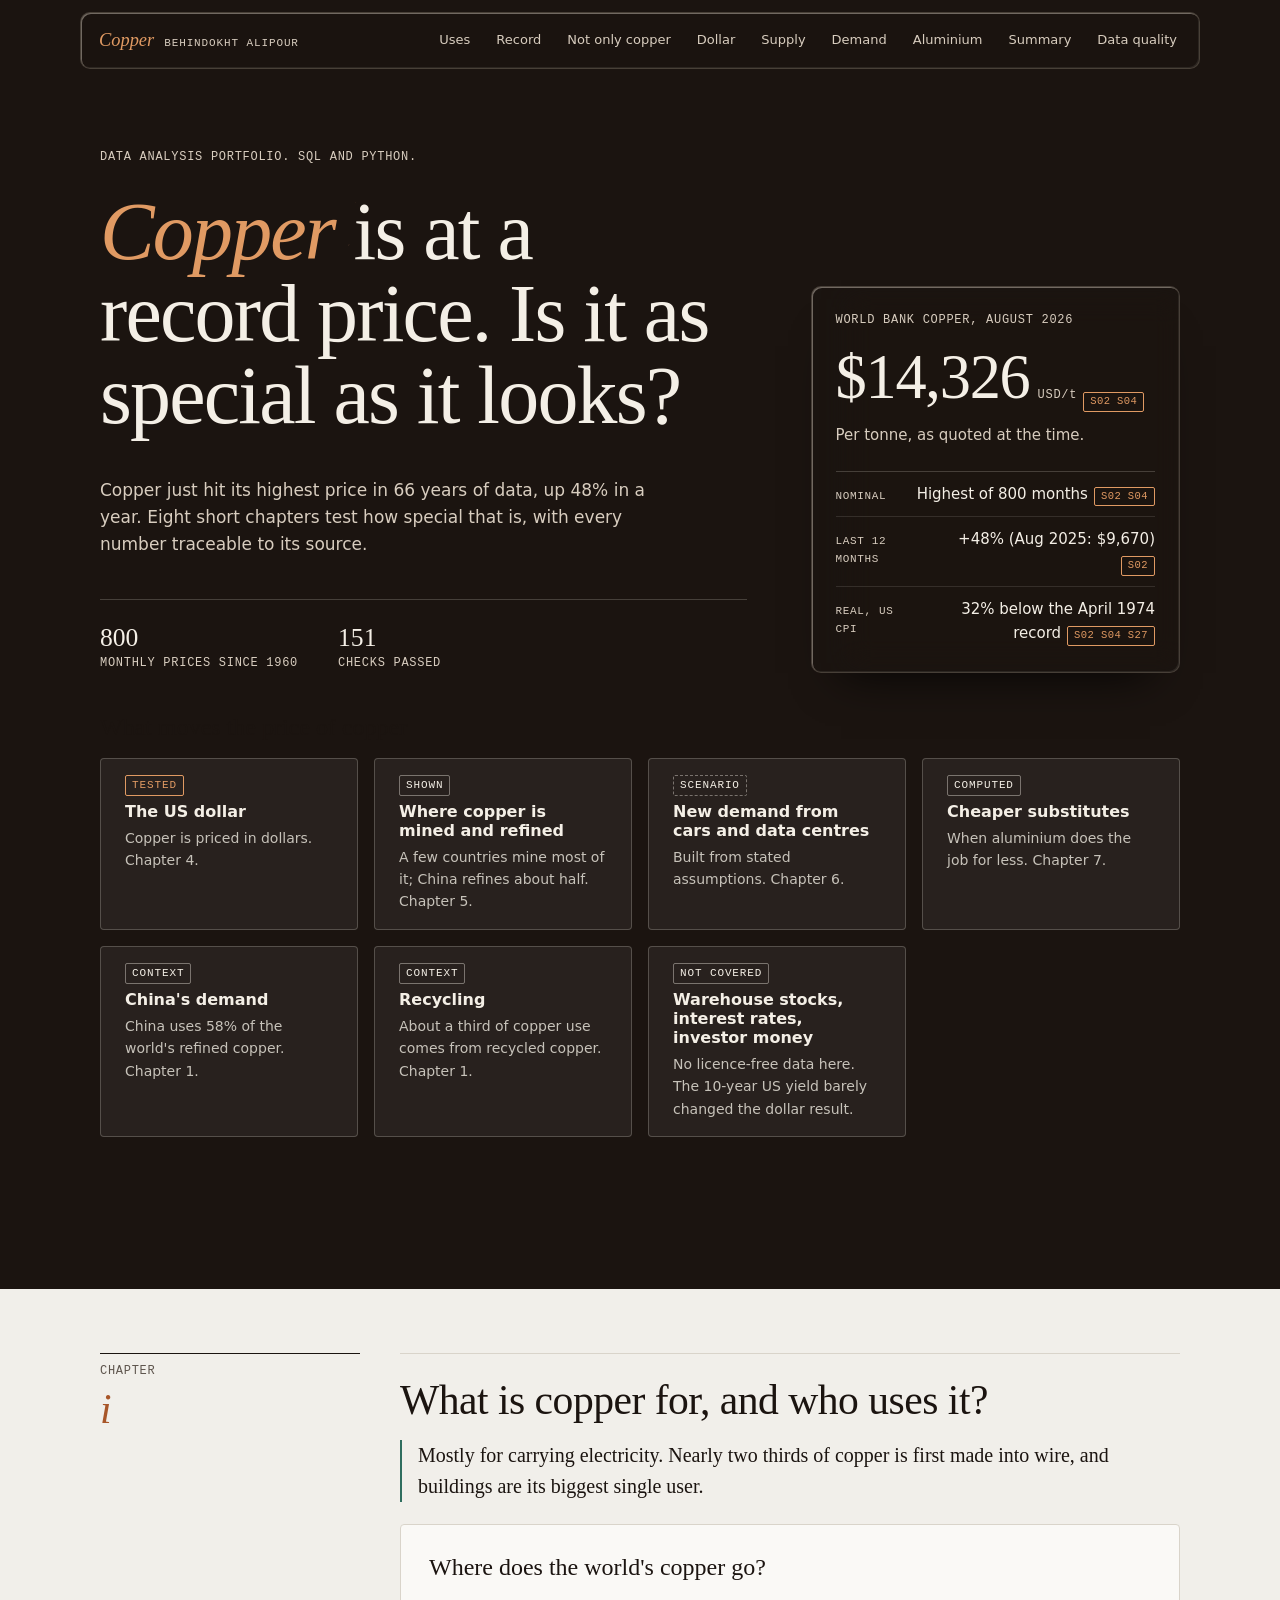
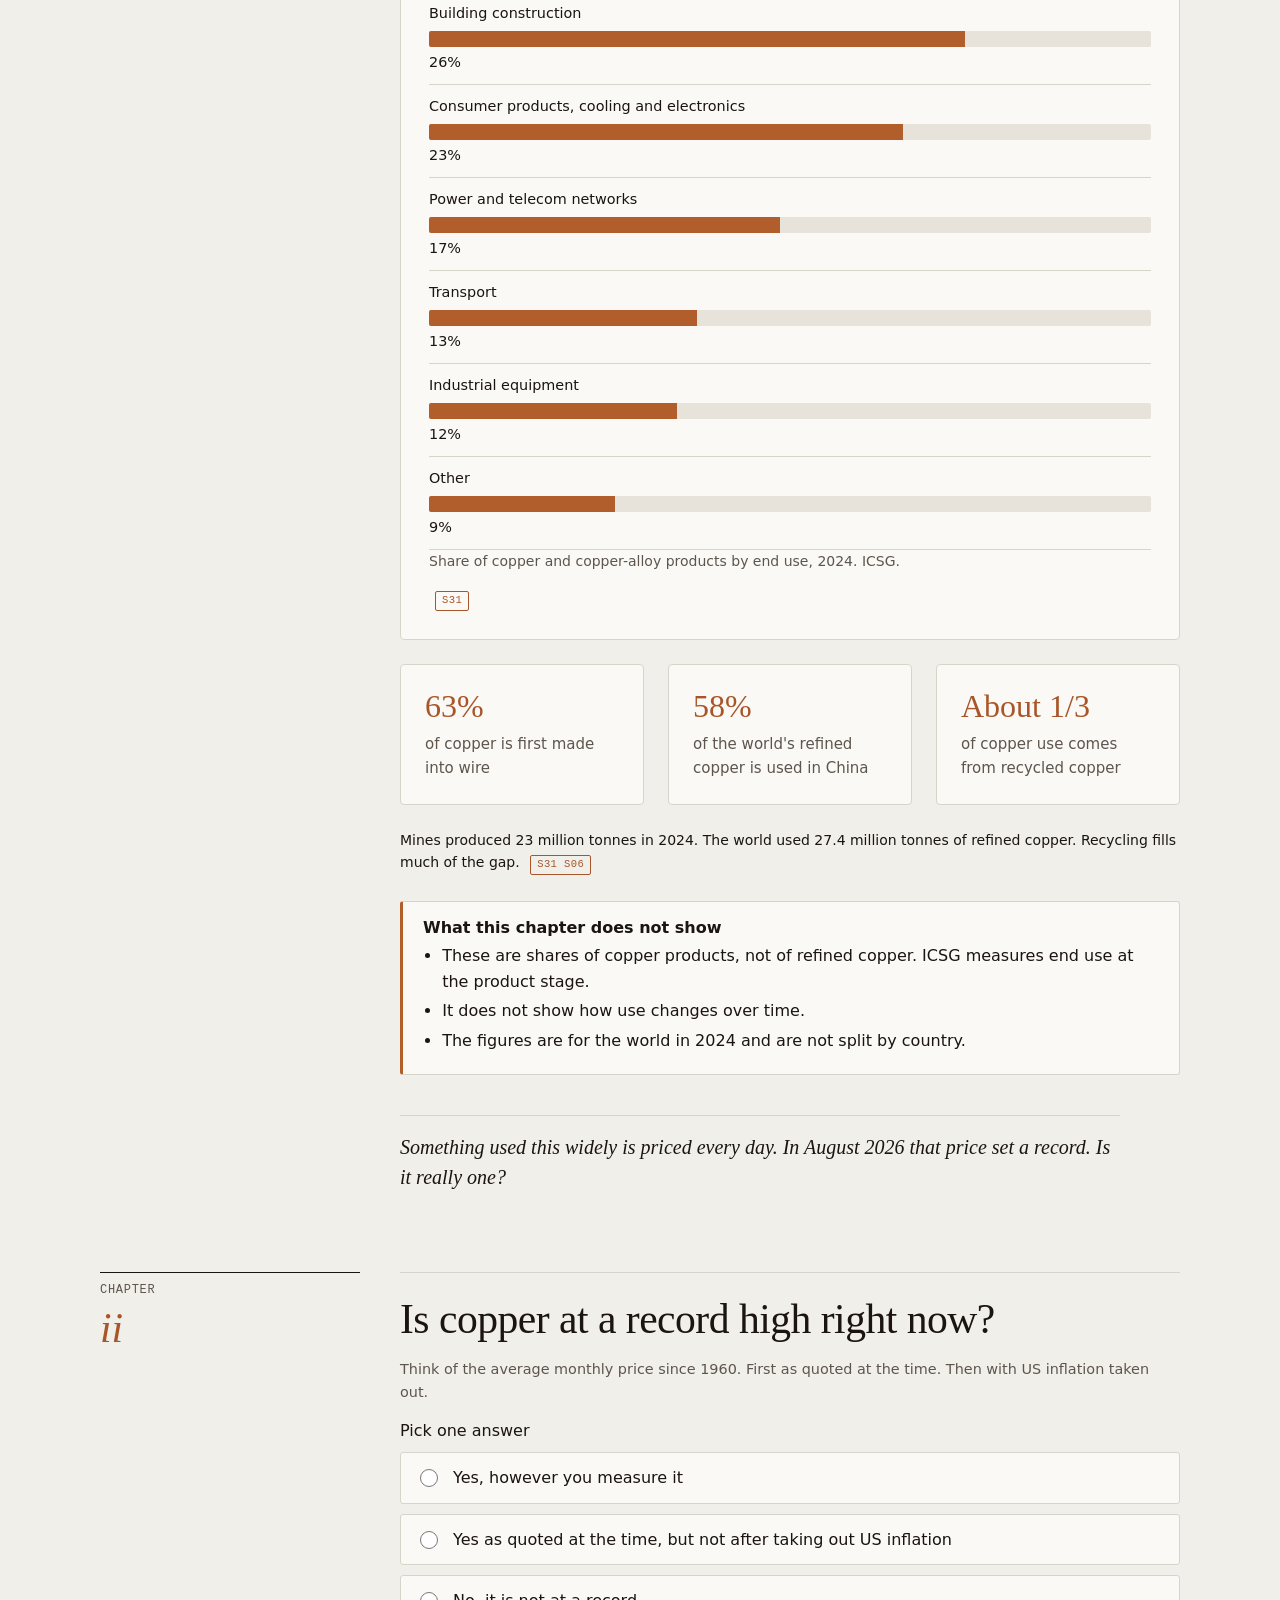
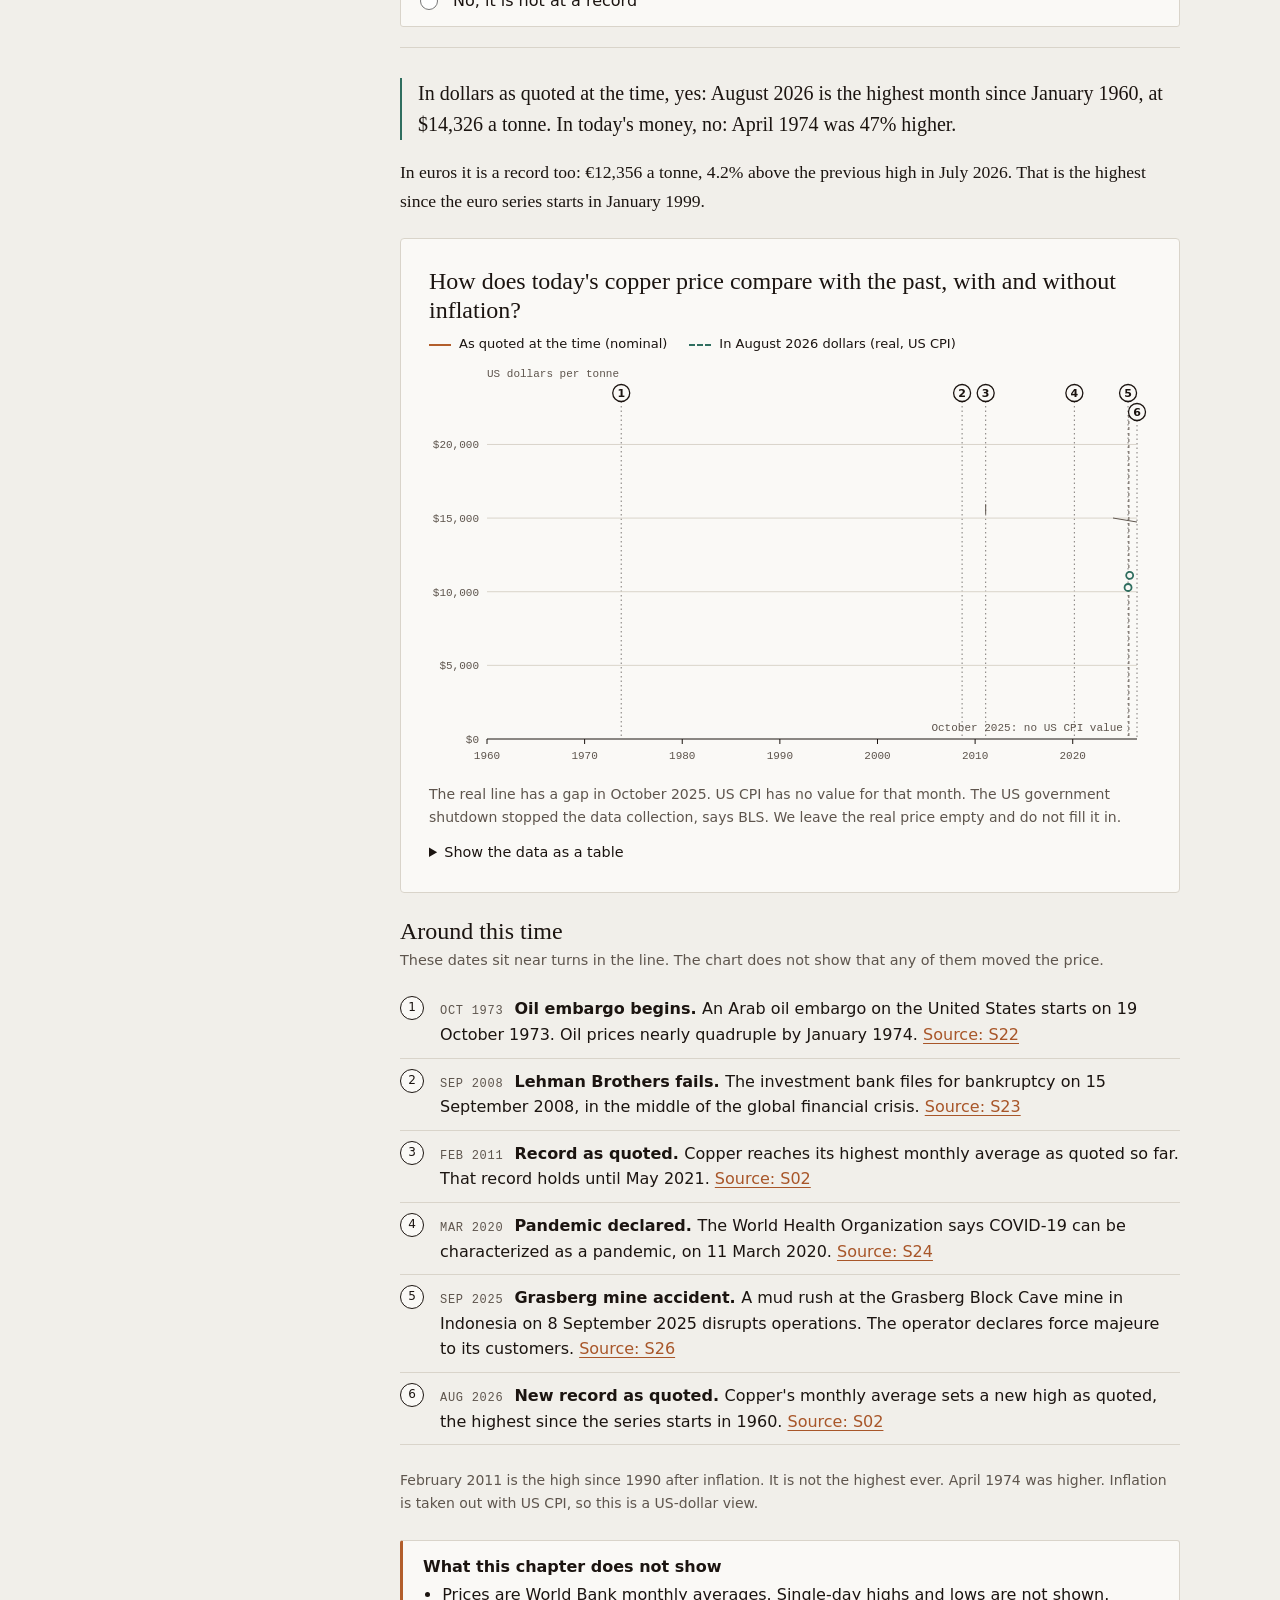
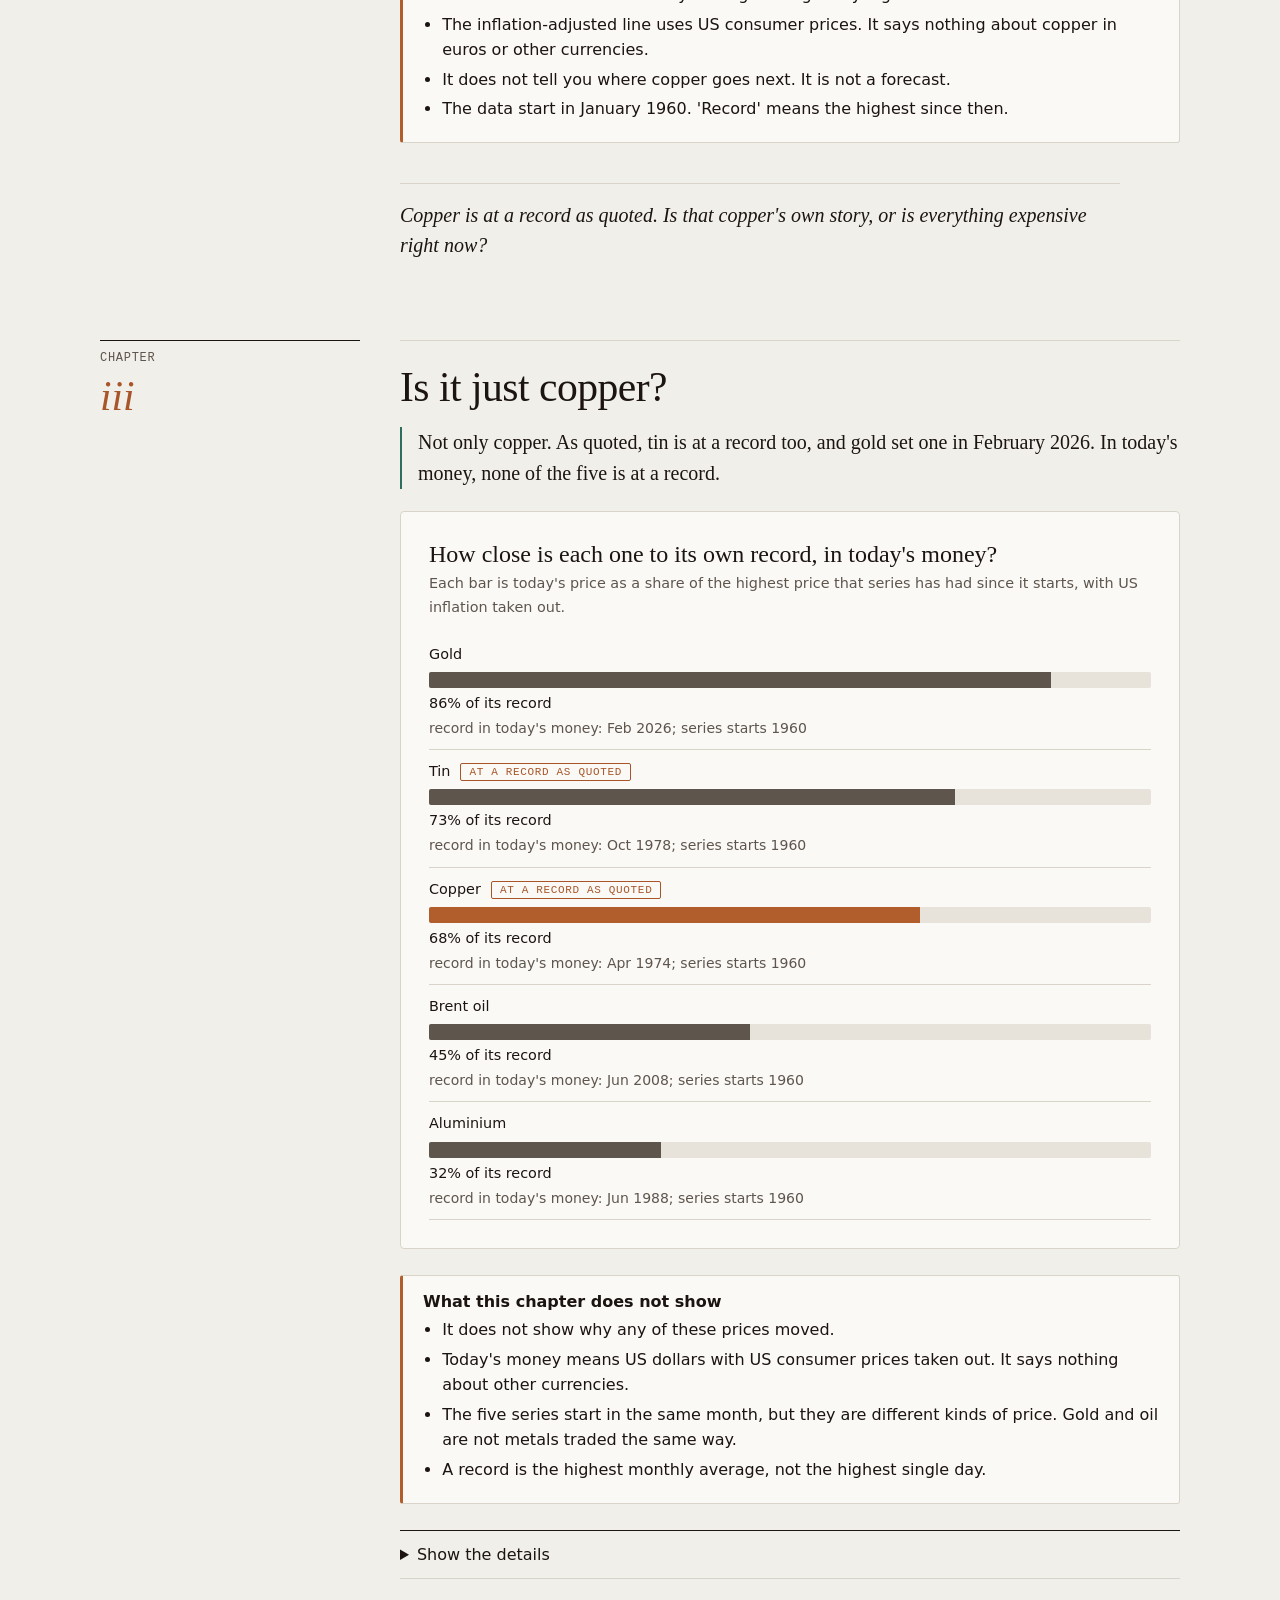
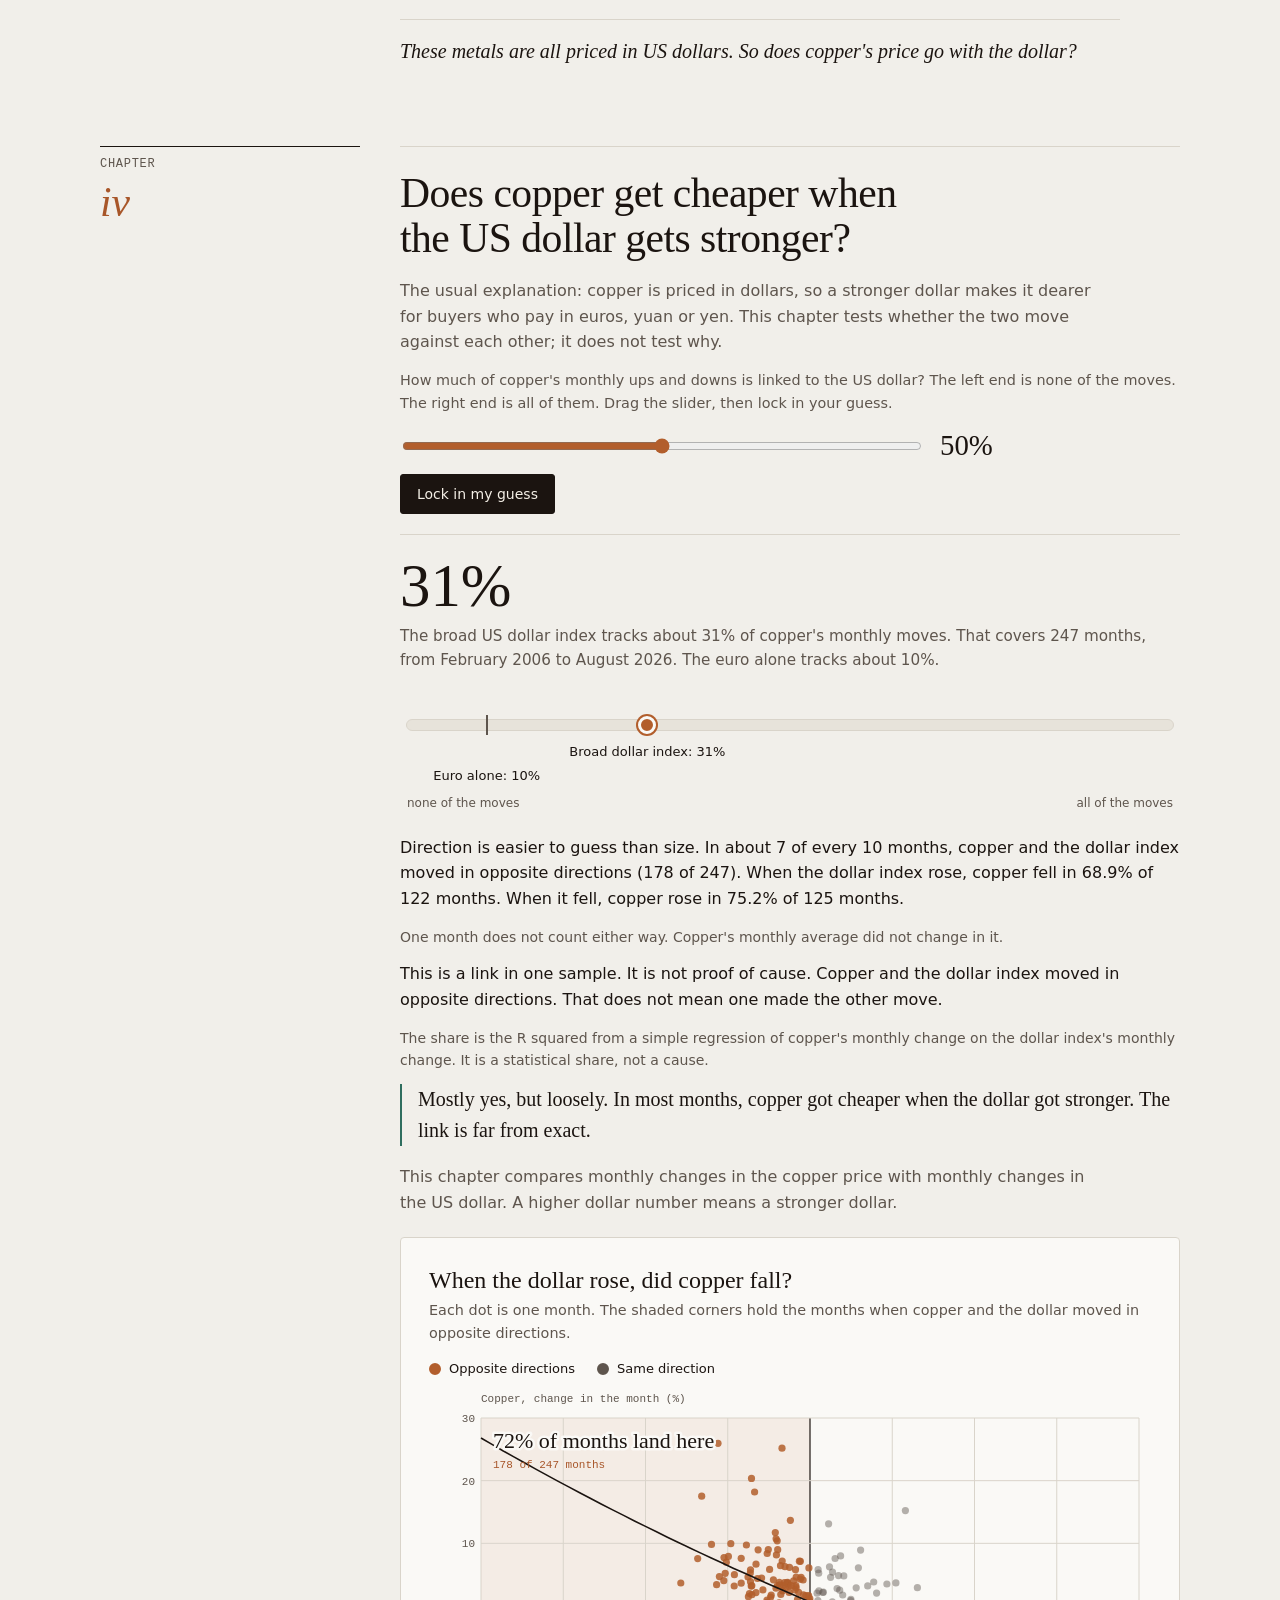
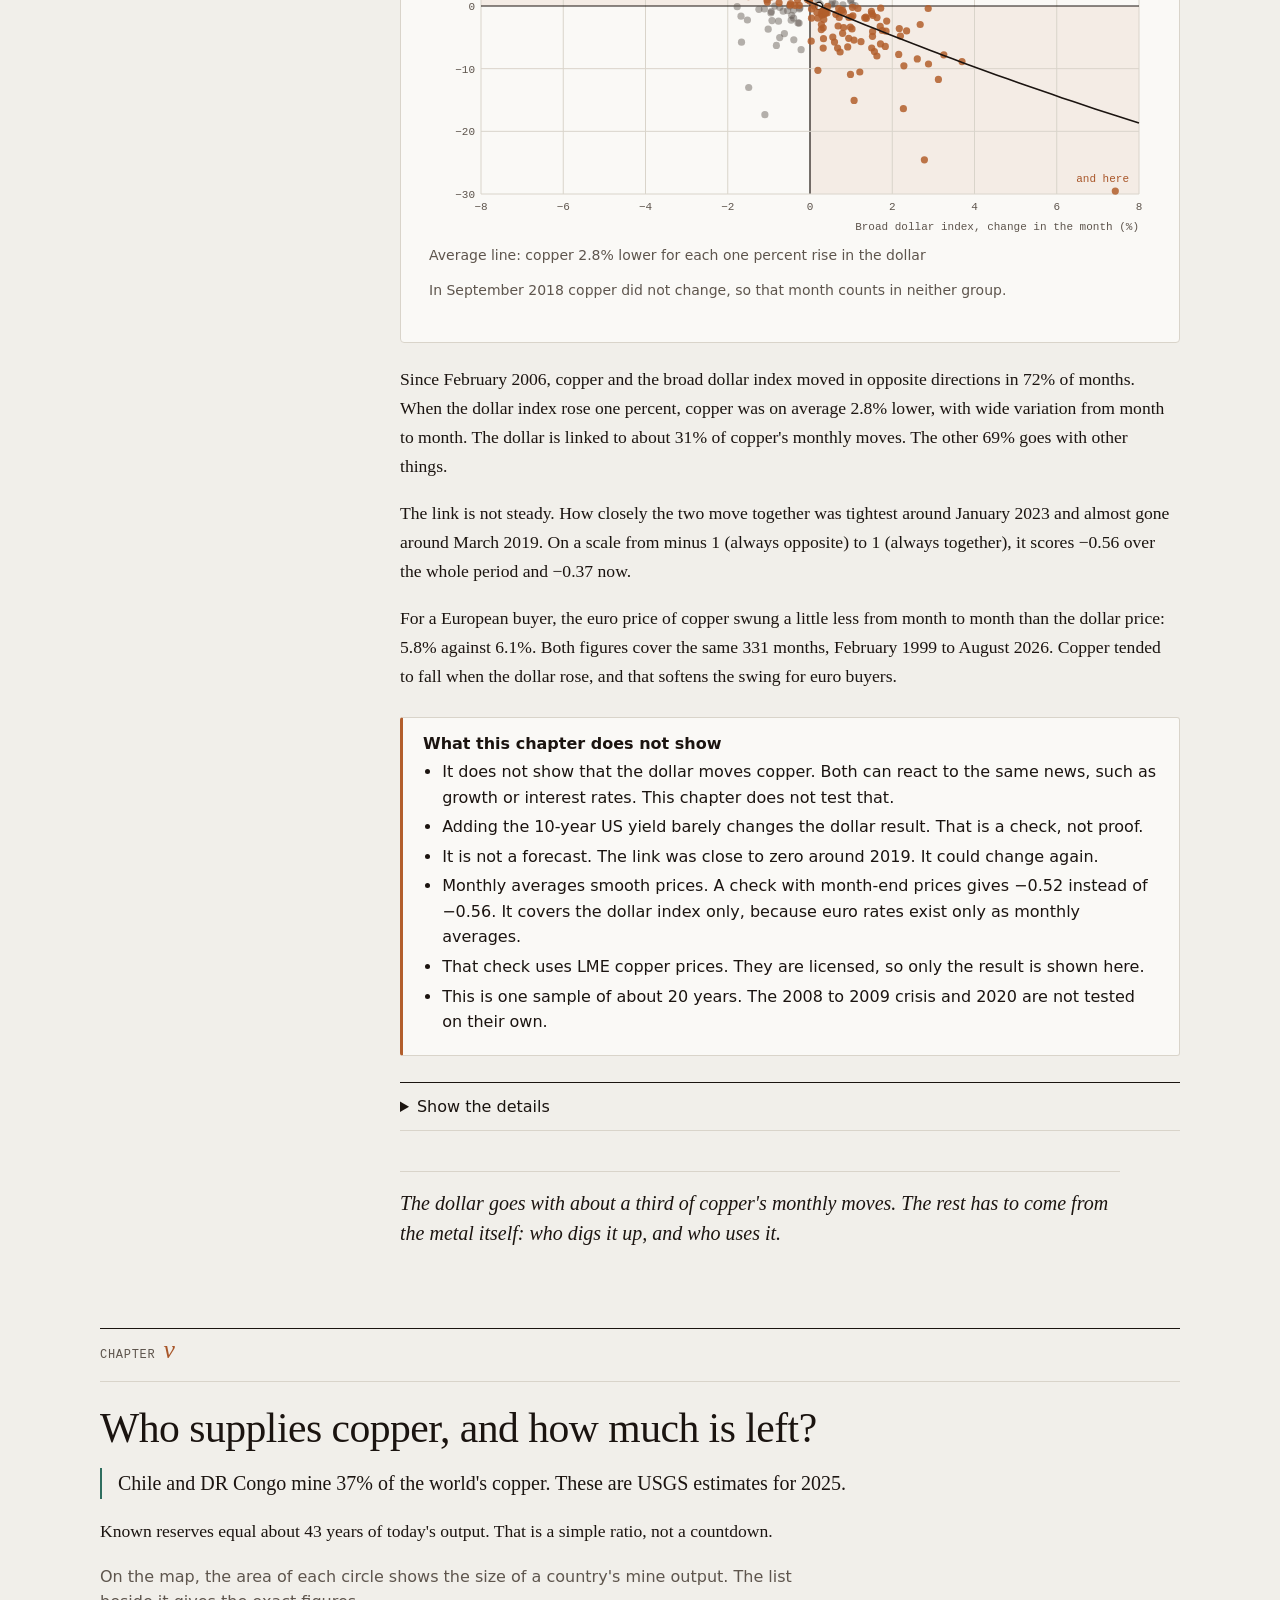
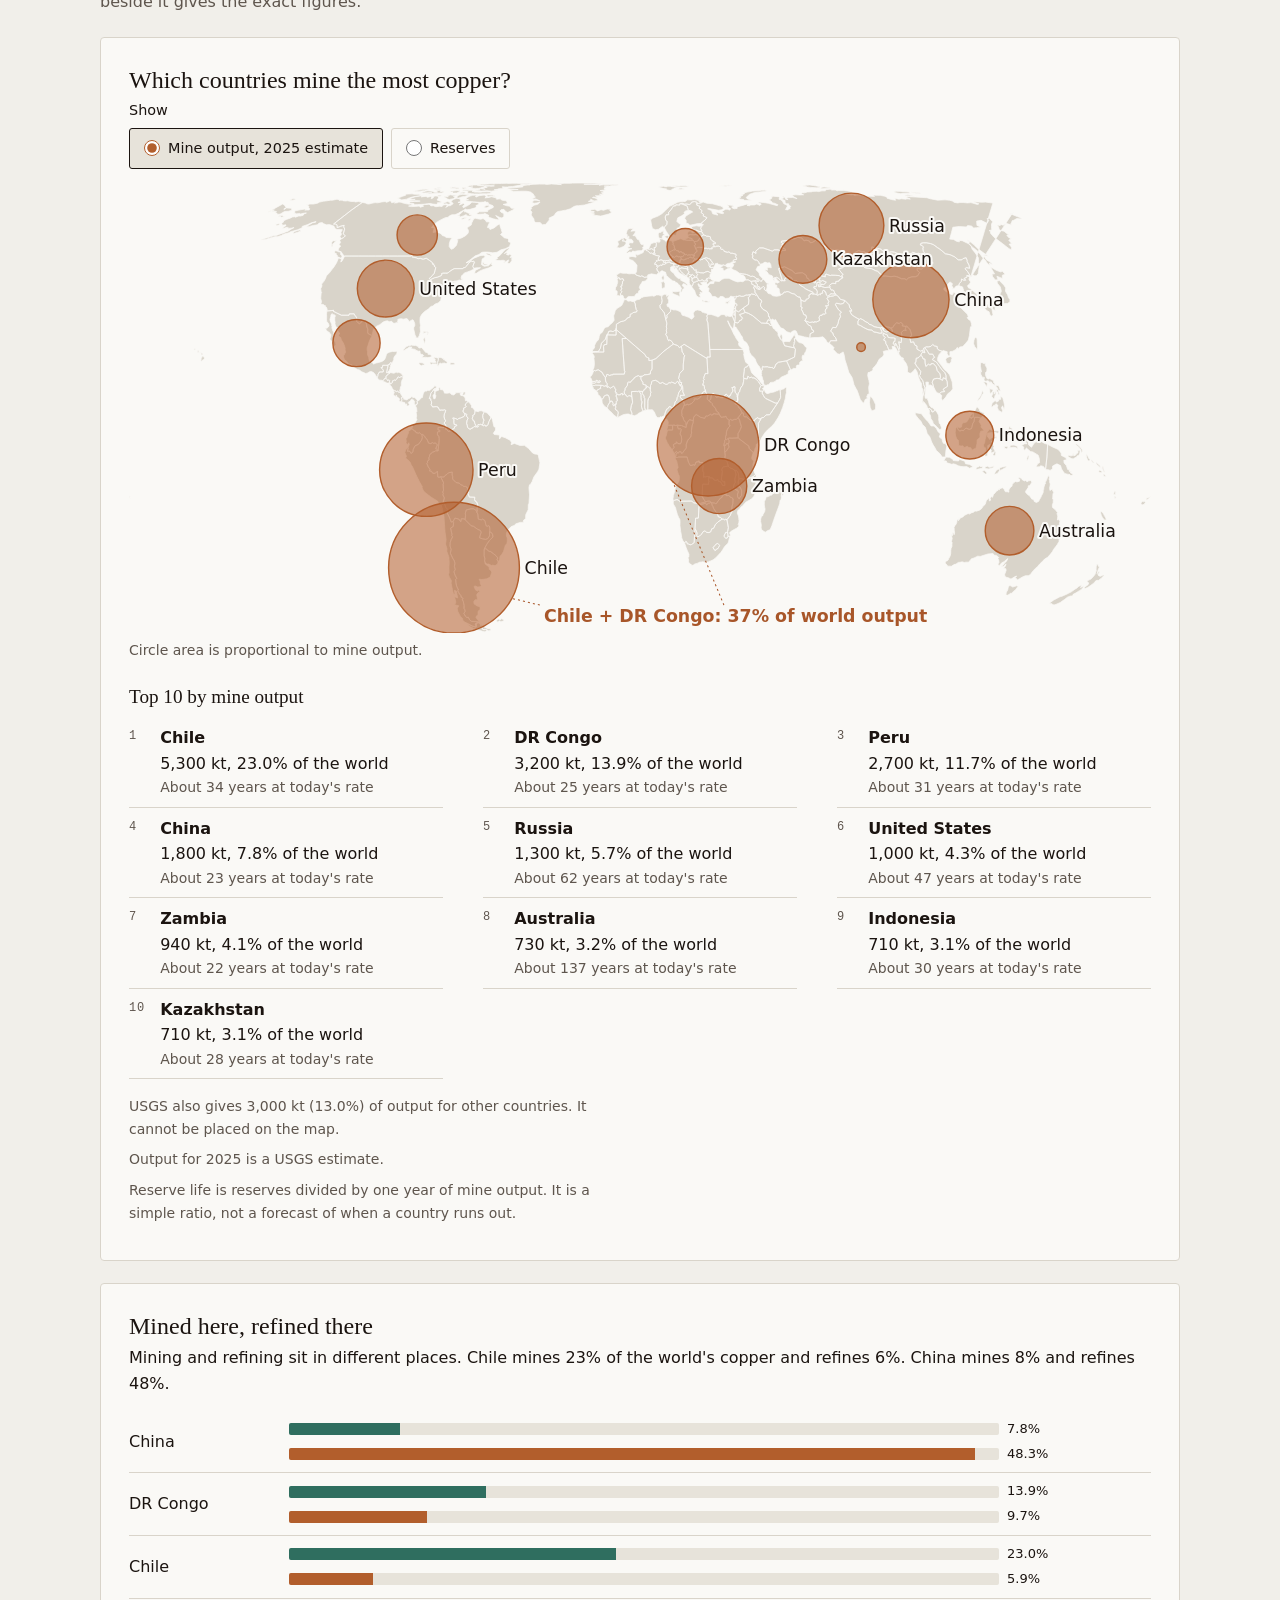
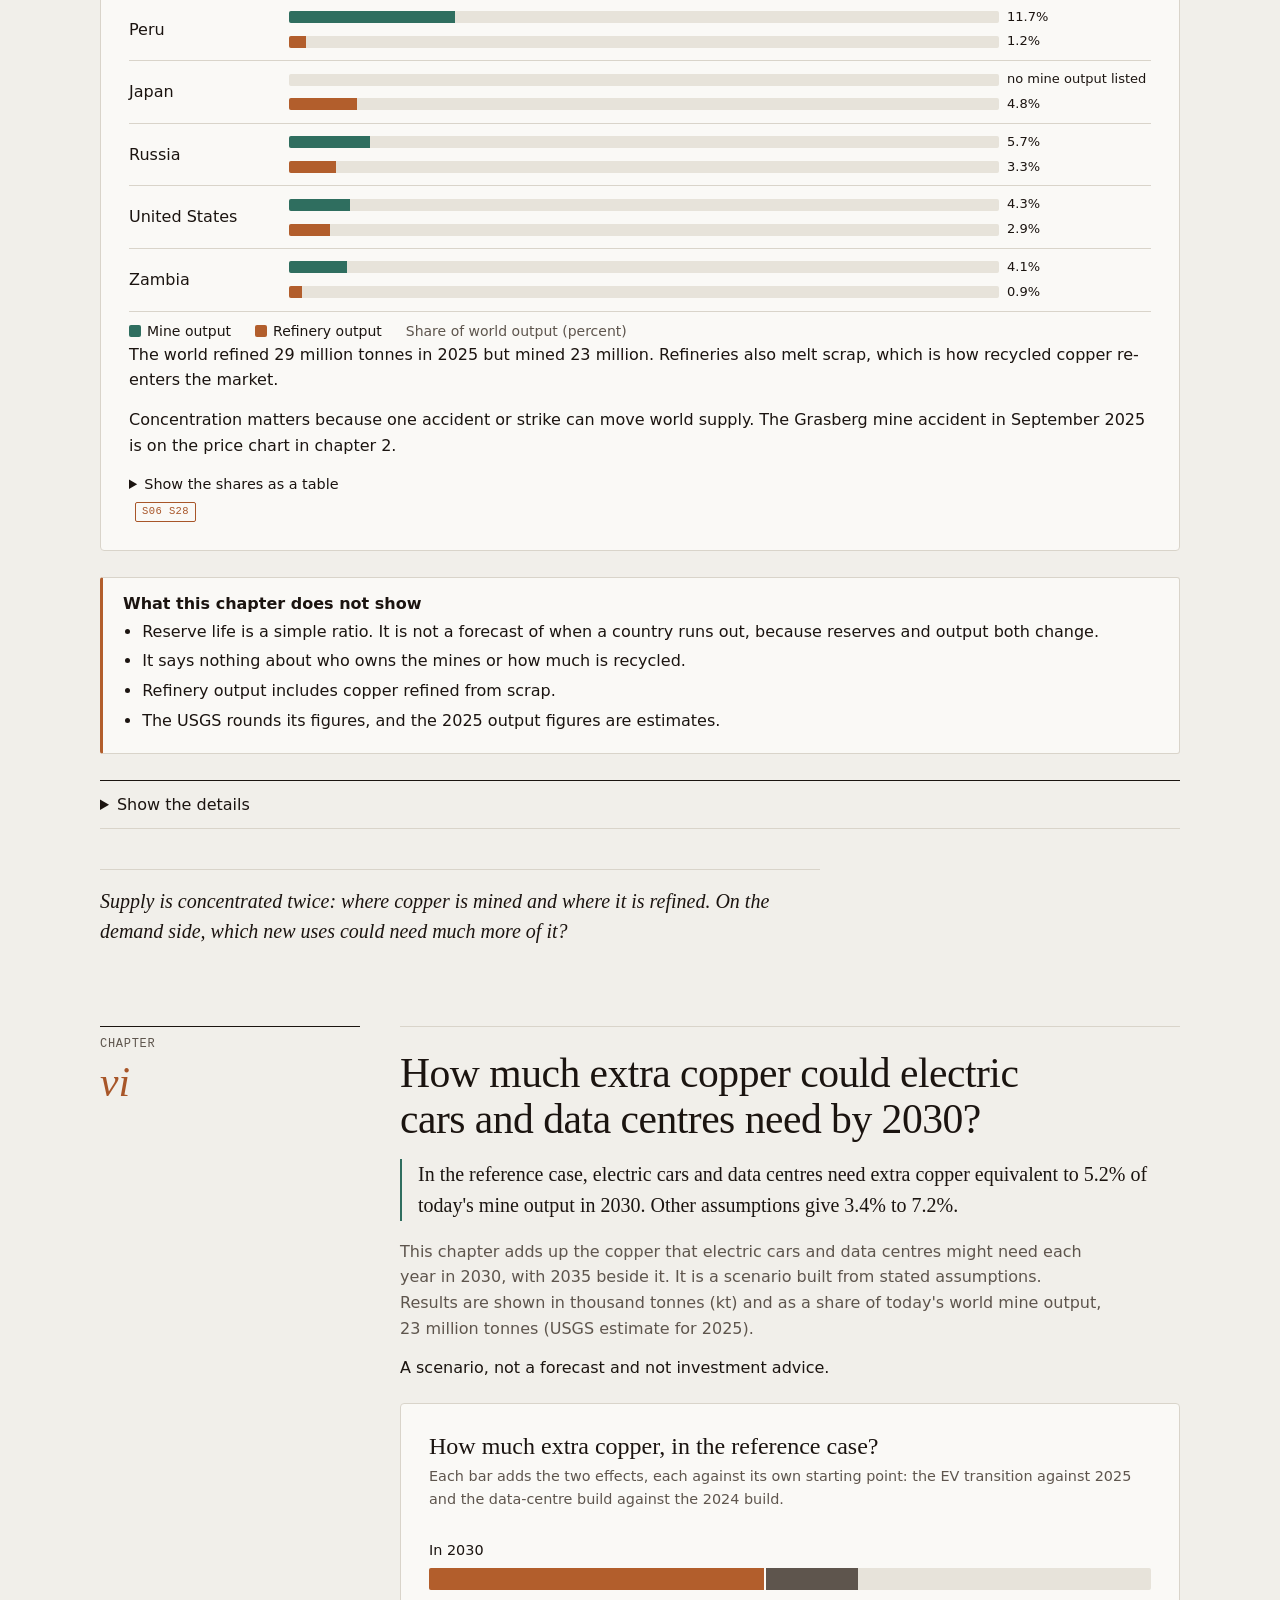
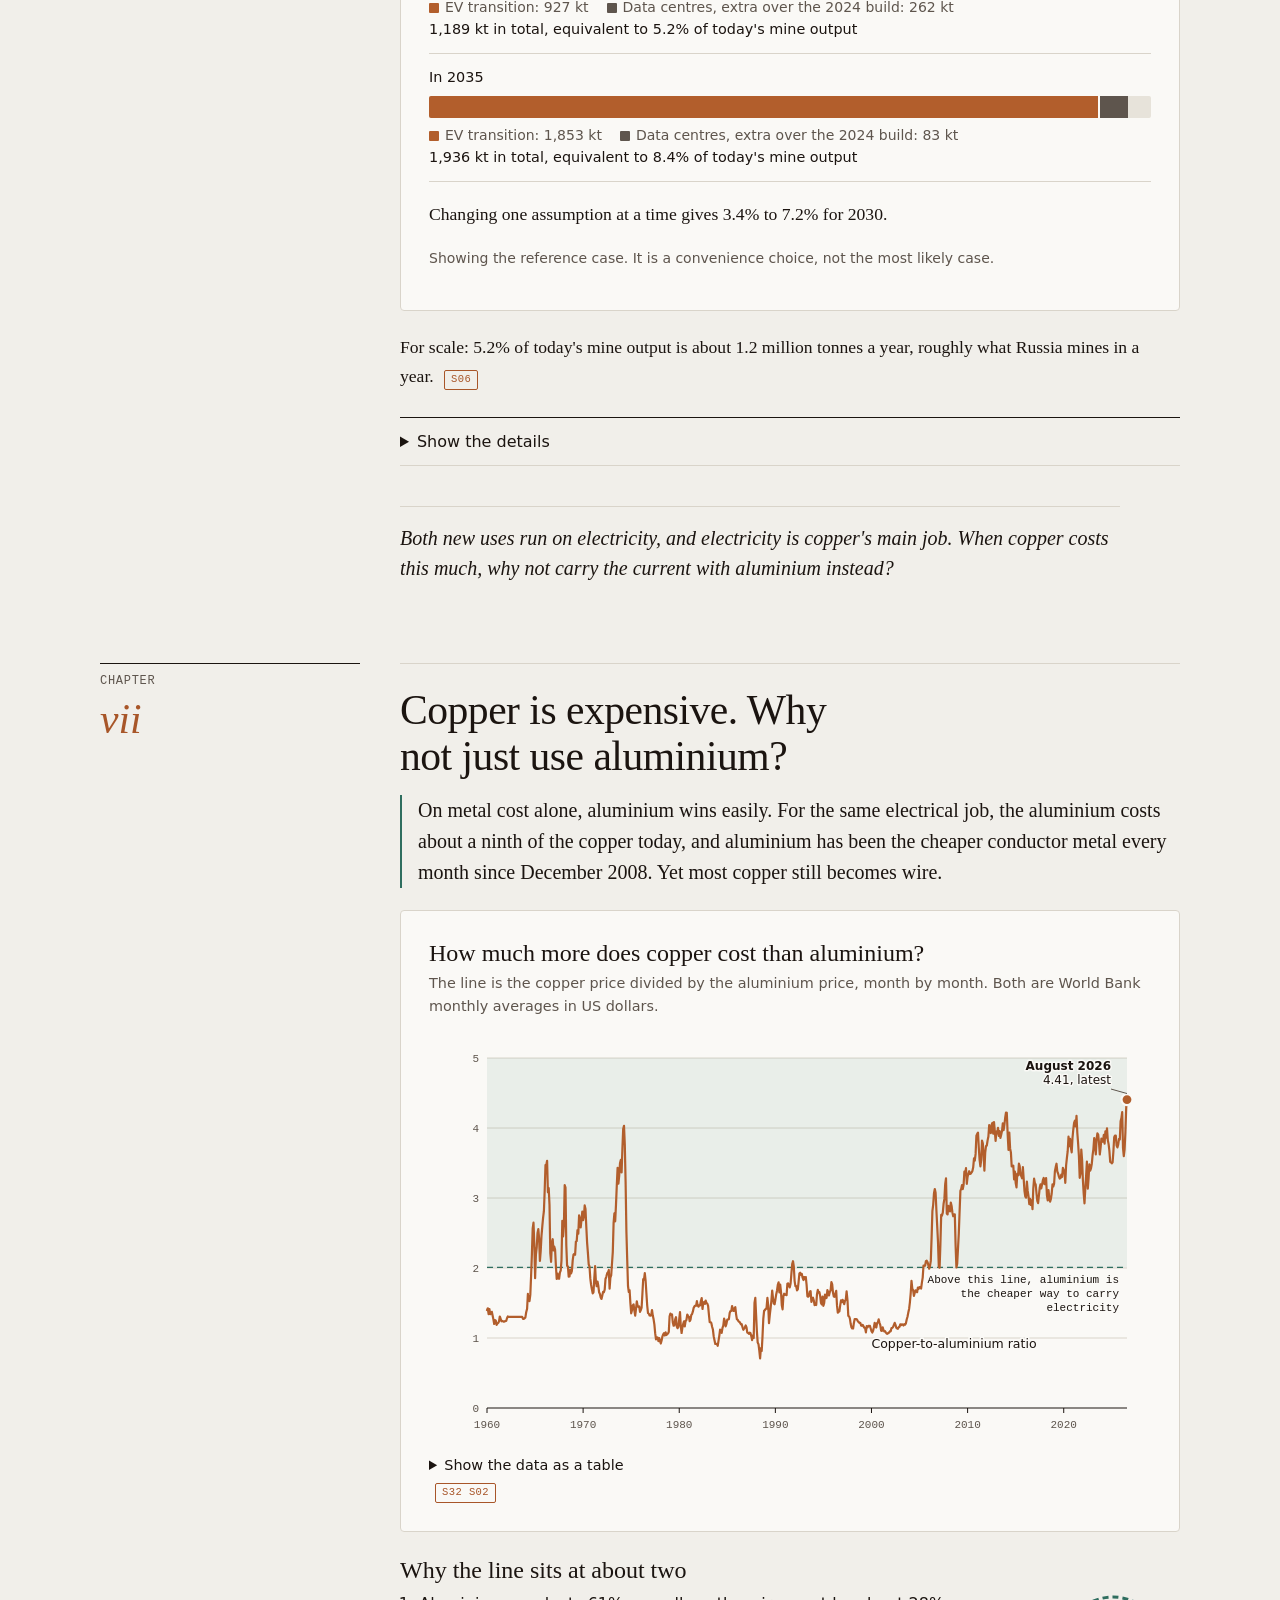
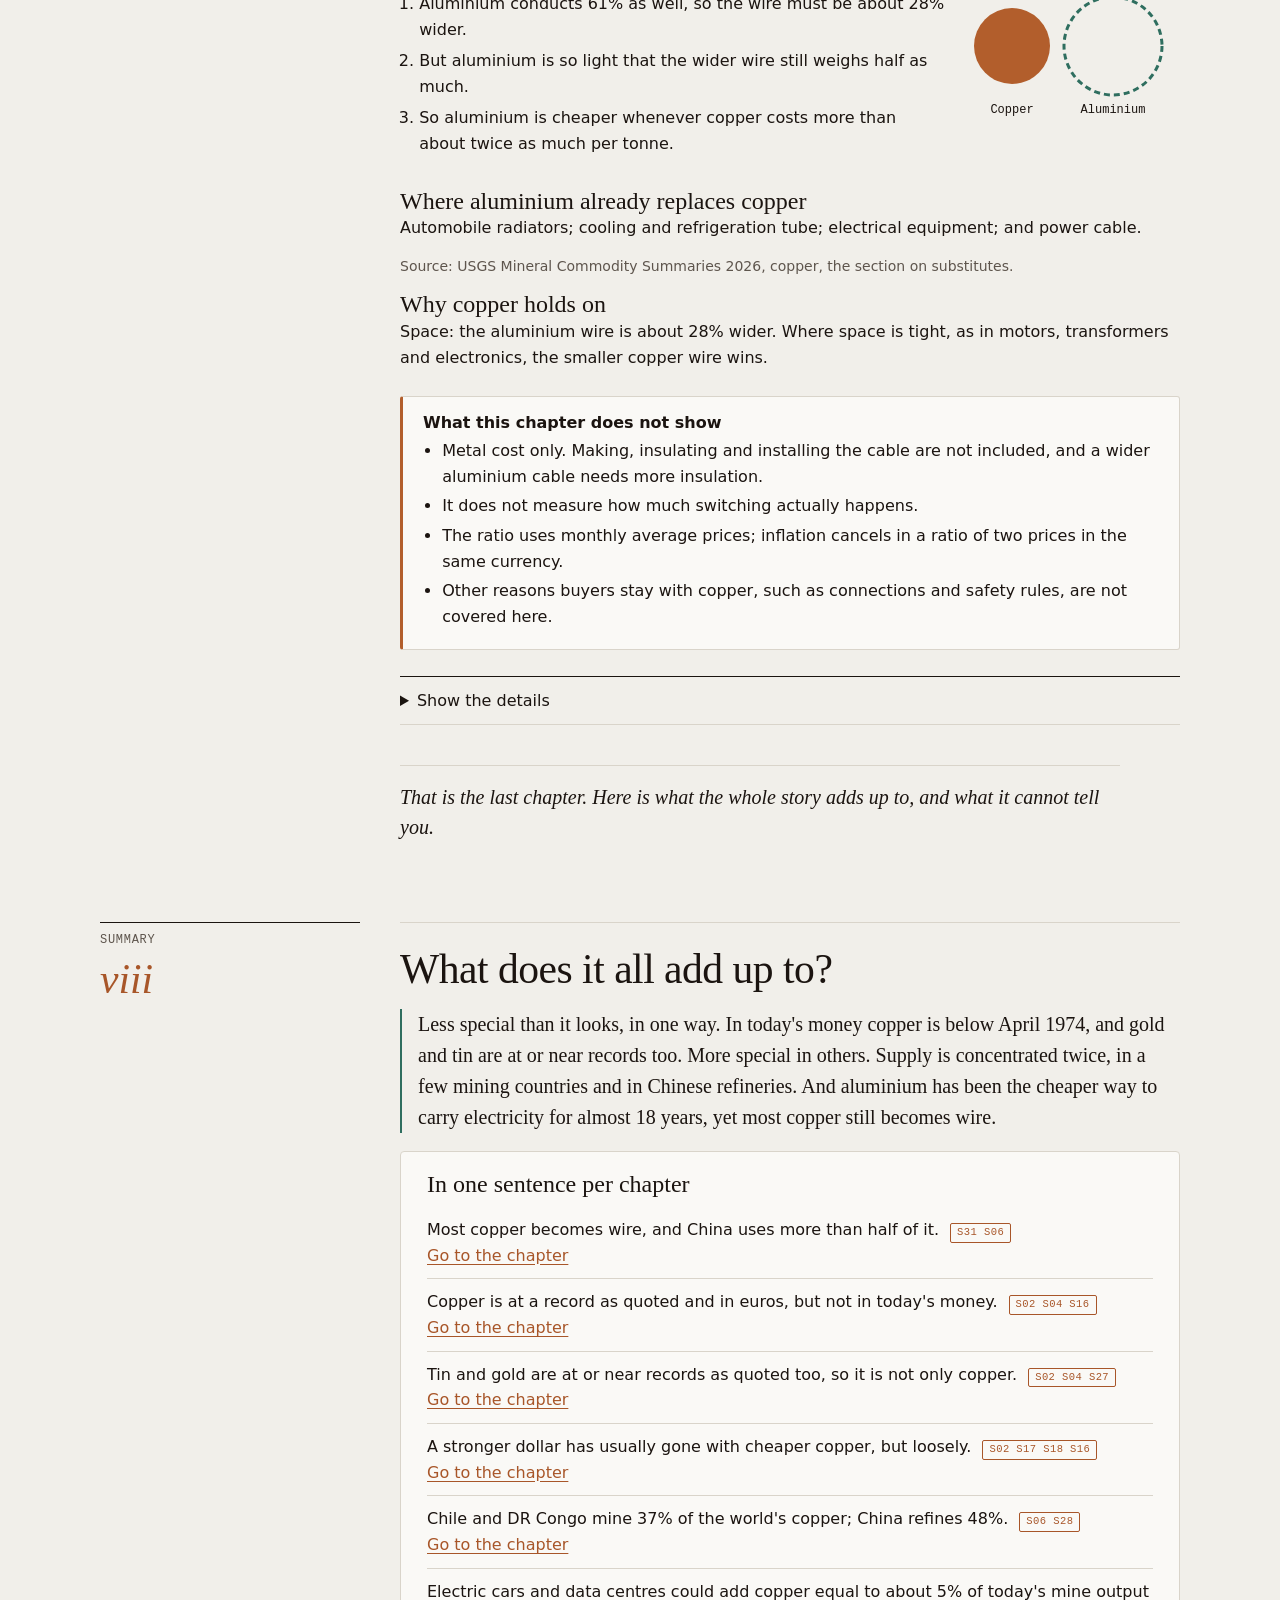
==== docs/index.html @ 36cb6d70 "Story brief v2: uses chapter, rebuilt aluminium chapter, mined-versus-refined chart, driver strip, t" ====
<!doctype html>
<html lang="en">
<head>
<meta charset="utf-8">
<meta name="viewport" content="width=device-width, initial-scale=1, viewport-fit=cover">
<title>Copper market analysis</title>
<meta name="description" content="Who needs copper, who supplies it, and what does the price do when they collide? An analysis with its data checks shown openly.">
<link rel="stylesheet" href="css/site.css">
</head>
<body>
<a class="skip" href="#main">Skip to the content</a>
<header class="nav rise" style="--i:0">
  <div class="nav-bar glass">
    <a class="brand" href="#story" id="brand"></a>
    <nav class="main" id="nav" aria-label="Pages"></nav>
  </div>
</header>
<main id="main" tabindex="-1">
  <section class="page" id="story"></section>
  <section class="page no-hero" id="quality" aria-labelledby="quality-title" hidden></section>
  <section class="page no-hero" id="method" aria-labelledby="method-title" hidden></section>
</main>
<footer class="foot" id="footer"></footer>
<div class="sr" id="live" aria-live="polite"></div>
<noscript><div class="wrap"><p>This site draws its charts with JavaScript. The numbers behind every chart are in the repository.</p></div></noscript>
<script src="js/strings.en.js"></script>
<script src="js/photo.js"></script>
<script src="data/story.js"></script>
<script src="data/chapters.js"></script>
<script src="data/quality.js"></script>
<script src="data/dollar.js"></script>
<script src="data/ratio.js"></script>
<script src="data/uses.js"></script>
<script src="data/supply.js"></script>
<script src="data/map.js"></script>
<script src="data/demand.js"></script>
<script src="data/provenance.js"></script>
<script src="js/util.js"></script>
<script src="js/glass.js"></script>
<script src="js/charts.js"></script>
<script src="js/pages/drivers.js"></script>
<script src="js/pages/uses.js"></script>
<script src="js/pages/record.js"></script>
<script src="js/pages/just.js"></script>
<script src="js/pages/dollar.js"></script>
<script src="js/pages/ratio.js"></script>
<script src="js/pages/aluminium.js"></script>
<script src="js/pages/supply.js"></script>
<script src="js/pages/demand.js"></script>
<script src="js/pages/summary.js"></script>
<script src="js/pages/story.js"></script>
<script src="js/pages/quality.js"></script>
<script src="js/pages/method.js"></script>
<script src="js/app.js"></script>
</body>
</html>
---- docs/css/site.css ----
/* Copper market analysis: site styles. Light content on neutral paper, a dark opener, smoked glass on the nav bar and the opener plaque only.
   Every colour is a state of copper: bright metal, oxidised ink, verdigris patina, and paper to read on.
   Fonts (Newsreader, IBM Plex Sans, IBM Plex Mono) are self-hosted in ../fonts; nothing is loaded from the web.
   tools/contrast_report.py reads the tokens below and checks every pair of colours that is used. */

@font-face { font-family: "Newsreader"; src: url("../fonts/newsreader-latin-opsz-normal.woff2") format("woff2"); font-weight: 200 800; font-style: normal; font-display: swap; }
@font-face { font-family: "Newsreader"; src: url("../fonts/newsreader-latin-opsz-italic.woff2") format("woff2"); font-weight: 200 800; font-style: italic; font-display: swap; }
@font-face { font-family: "IBM Plex Sans"; src: url("../fonts/ibm-plex-sans-latin-400-normal.woff2") format("woff2"); font-weight: 400; font-style: normal; font-display: swap; }
@font-face { font-family: "IBM Plex Sans"; src: url("../fonts/ibm-plex-sans-latin-500-normal.woff2") format("woff2"); font-weight: 500; font-style: normal; font-display: swap; }
@font-face { font-family: "IBM Plex Sans"; src: url("../fonts/ibm-plex-sans-latin-600-normal.woff2") format("woff2"); font-weight: 600; font-style: normal; font-display: swap; }
@font-face { font-family: "IBM Plex Mono"; src: url("../fonts/ibm-plex-mono-latin-400-normal.woff2") format("woff2"); font-weight: 400; font-style: normal; font-display: swap; }
@font-face { font-family: "IBM Plex Mono"; src: url("../fonts/ibm-plex-mono-latin-500-normal.woff2") format("woff2"); font-weight: 500; font-style: normal; font-display: swap; }

:root {
  color-scheme: light;
  --ink: #1B1410;            /* text on paper, opener background, footer */
  --ink-2: #2A1D16;          /* glass fallback */
  --ivory: #F4EFE6;          /* text on ink and on glass */
  --ivory-dim: #D8CDBF;      /* secondary text on ink */
  --paper: #F1EFEA;          /* page background of the reading section */
  --card: #FAF9F6;           /* chart and table cards: always solid */
  --track: #E7E3DA;          /* bar tracks and chips: a step between paper and the rules */
  --rule: #D9D4CA;           /* hairlines, card borders, grid lines */
  --muted: #5E554D;          /* secondary text on paper */
  --copper: #B25E2C;         /* data marks (main series), accents */
  --copper-text: #A85629;    /* copper-coloured text and labels on paper (the brief said #A9572A, which measures 4.48:1 on paper; this is 4.54:1) */
  --copper-bright: #E09A63;  /* accent on ink only: title word, nav underline, spark */
  --verdigris: #2F6E5F;      /* second data series (always dashed), plain-answer rule */
  --display: "Newsreader", "Iowan Old Style", Georgia, serif;
  --sans: "IBM Plex Sans", "Segoe UI", system-ui, sans-serif;
  --mono: "IBM Plex Mono", ui-monospace, "SFMono-Regular", Menlo, monospace;
  --ease: cubic-bezier(.22, .61, .36, 1);
  --s1: 4px; --s2: 8px; --s3: 16px; --s4: 24px; --s5: 40px; --s6: 64px; --s7: 112px;
}

*, *::before, *::after { box-sizing: border-box; }
html { scroll-behavior: smooth; -webkit-text-size-adjust: 100%; }
body {
  margin: 0;
  background: var(--paper);
  color: var(--ink);
  font: 400 16px/1.6 var(--sans);
  -webkit-font-smoothing: antialiased;
}
/* a very faint paper grain behind the content; cards sit on top of it as solid colour */
body::before {
  content: ""; position: fixed; inset: 0; z-index: -1; pointer-events: none; opacity: .5;
  background-image: url("data:image/svg+xml,%3Csvg xmlns='http://www.w3.org/2000/svg' width='240' height='240'%3E%3Cfilter id='n'%3E%3CfeTurbulence type='fractalNoise' baseFrequency='0.9' numOctaves='2' seed='3' stitchTiles='stitch'/%3E%3CfeColorMatrix values='0 0 0 0 0.35 0 0 0 0 0.3 0 0 0 0 0.26 0 0 0 0.09 0'/%3E%3C/filter%3E%3Crect width='100%25' height='100%25' filter='url(%23n)'/%3E%3C/svg%3E");
}
h1, h2, h3, h4 { font-family: var(--display); color: var(--ink); margin: 0; }
h2 { font-weight: 400; font-size: clamp(1.9rem, 3.4vw, 2.6rem); line-height: 1.1; letter-spacing: -.012em; text-wrap: balance; font-variation-settings: "opsz" 60; }
h3 { font-weight: 400; font-size: 1.5rem; line-height: 1.2; font-variation-settings: "opsz" 36; }
h4 { font-weight: 400; font-size: 1.2rem; line-height: 1.25; font-variation-settings: "opsz" 30; }
p { margin: 0 0 .9em; }
a { color: var(--copper-text); text-underline-offset: 3px; }
a:hover { color: var(--ink); }
:focus-visible { outline: 2px solid var(--copper-text); outline-offset: 3px; border-radius: 2px; }
.sr { position: absolute; width: 1px; height: 1px; overflow: hidden; clip: rect(0 0 0 0); white-space: nowrap; }
.skip { position: absolute; left: 8px; top: -60px; z-index: 50; background: var(--ink); color: var(--ivory); padding: 10px 14px; border-radius: 0 0 3px 3px; }
.skip:focus { top: env(safe-area-inset-top, 0px); outline-color: var(--copper-bright); }
.wrap { max-width: 1160px; margin-inline: auto; padding-inline: clamp(16px, 4vw, 40px); }
.small { font-size: .875rem; }
.muted { color: var(--muted); }
.mono, .eyebrow { font-family: var(--mono); font-size: 12px; letter-spacing: .06em; text-transform: uppercase; }
.eyebrow { color: var(--muted); margin: 0 0 var(--s2); }
.num, table, svg text, output, .tabular { font-variant-numeric: lining-nums tabular-nums; }

/* entrance: one sequence, nothing loops */
.rise { animation: rise 640ms var(--ease) both; animation-delay: calc(var(--i, 0) * 90ms); }
@keyframes rise { from { opacity: 0; transform: translateY(16px); } to { opacity: 1; transform: none; } }

/* ---------- smoked glass: the nav bar and the opener plaque, nowhere else ---------- */
.glass {
  background: rgba(27, 20, 16, .5);
  -webkit-backdrop-filter: blur(16px) saturate(1.3);
  backdrop-filter: blur(16px) saturate(1.3);
  border: 1px solid rgba(255, 238, 220, .2);
  border-radius: 10px;
  box-shadow: inset 1px 1px 0 rgba(255, 244, 232, .38), inset -1px -1px 0 rgba(255, 244, 232, .08), 0 30px 44px -30px rgba(0, 0, 0, .85);
  color: var(--ivory);
}
@supports not ((backdrop-filter: blur(1px)) or (-webkit-backdrop-filter: blur(1px))) { .glass { background: rgba(27, 20, 16, .9); } }
@media (prefers-reduced-transparency: reduce) { .glass { background: var(--ink-2); -webkit-backdrop-filter: none; backdrop-filter: none; } }
.glass :focus-visible, footer.foot :focus-visible, .hero :focus-visible { outline-color: var(--copper-bright); }

/* ---------- nav ---------- */
.nav { position: fixed; top: 0; left: 0; right: 0; z-index: 20; padding: calc(env(safe-area-inset-top, 0px) + 12px) 16px 0; pointer-events: none; }
.nav-bar { pointer-events: auto; max-width: 1120px; margin-inline: auto; display: flex; align-items: center; gap: var(--s4); padding: 10px 10px 10px 18px; background: rgba(27, 20, 16, .86); }
.brand { font-family: var(--display); font-size: 1.15rem; font-style: italic; color: var(--copper-bright); text-decoration: none; white-space: nowrap; font-variation-settings: "opsz" 24; }
.brand:hover { color: var(--copper-bright); }
.brand span { font-family: var(--mono); font-style: normal; font-size: 11px; letter-spacing: .08em; text-transform: uppercase; color: var(--ivory-dim); margin-left: 10px; }
nav.main { display: flex; gap: 2px; margin-left: auto; overflow-x: auto; scrollbar-width: none; min-width: 0; }
nav.main::-webkit-scrollbar { display: none; }
nav.main a { font-size: 13px; font-weight: 500; text-decoration: none; color: var(--ivory-dim); padding: 7px 12px; border-radius: 6px; white-space: nowrap; flex: none; transition: color 160ms var(--ease), background-color 160ms var(--ease); }
nav.main a:hover { color: var(--ivory); background: rgba(255, 244, 232, .08); }
nav.main a[aria-current] { color: var(--ivory); box-shadow: inset 0 -1px 0 var(--copper-bright); border-radius: 0; }

/* ---------- opener (Story page) ---------- */
.hero { position: relative; color: var(--ivory); background-color: var(--ink); background-size: cover; background-position: 62% 38%; padding-block: 148px var(--s7); }
.hero.has-photo { background-image: linear-gradient(90deg, rgba(27, 20, 16, .94) 0%, rgba(27, 20, 16, .82) 42%, rgba(27, 20, 16, .38) 100%), var(--photo); }
.hero-grid { display: grid; grid-template-columns: minmax(0, 7fr) minmax(0, 4fr); gap: var(--s6); align-items: end; }
.hero .eyebrow { color: var(--ivory-dim); margin: 0 0 var(--s4); }
.hero h1 { font-weight: 340; font-size: clamp(2.7rem, 6.4vw, 5.6rem); line-height: 1; letter-spacing: -.022em; text-wrap: balance; font-variation-settings: "opsz" 72; color: var(--ivory); }
.hero h1 em { font-style: italic; color: var(--copper-bright); font-weight: 380; }
.spark-anchor { position: relative; display: inline-block; width: 0; height: 0; }
.spark-title { position: absolute; left: -.66em; top: -1.05em; width: 1.2em; height: 1.2em; overflow: visible; pointer-events: none; }
.lede { margin: var(--s5) 0 0; max-width: 33em; font-size: 1.0625rem; color: var(--ivory-dim); }
.facts { display: flex; flex-wrap: wrap; gap: var(--s3) var(--s5); margin: var(--s5) 0 0; padding: var(--s4) 0 0; border-top: 1px solid rgba(244, 239, 230, .2); list-style: none; }
.facts li { display: grid; gap: 2px; }
.facts b { font-family: var(--display); font-weight: 400; font-size: 1.6rem; line-height: 1.1; font-variant-numeric: lining-nums tabular-nums; color: var(--ivory); font-variation-settings: "opsz" 36; }
.facts span { color: var(--ivory-dim); }
.plaque { padding: var(--s4) var(--s4) var(--s3); }
.plaque .mono { color: var(--ivory-dim); margin: 0; }
.price { margin: var(--s3) 0 0; font-family: var(--display); font-weight: 400; font-size: clamp(2.8rem, 5vw, 3.9rem); line-height: 1; letter-spacing: -.02em; font-variant-numeric: lining-nums tabular-nums; font-variation-settings: "opsz" 72; }
.price small { font-family: var(--mono); font-size: 12px; letter-spacing: .06em; color: var(--ivory-dim); margin-left: 8px; }
.unit { margin: var(--s2) 0 var(--s4); color: var(--ivory-dim); font-size: .9375rem; }
.cert { margin: 0; border-top: 1px solid rgba(244, 239, 230, .2); }
.cert div { display: flex; justify-content: space-between; align-items: baseline; gap: var(--s4); padding: 10px 0; }
.cert div + div { border-top: 1px solid rgba(244, 239, 230, .12); }
.cert dt { font-family: var(--mono); font-size: 11px; letter-spacing: .06em; text-transform: uppercase; color: var(--ivory-dim); }
.cert dd { margin: 0; text-align: right; font-size: .9375rem; }

/* spark: nine thin rays, once */
.spark:not(.go) { visibility: hidden; }
.spark line { stroke: var(--copper-bright); stroke-width: 1.6; stroke-dasharray: var(--len) var(--len); stroke-dashoffset: var(--len); fill: none; }
.spark circle { fill: #F6D3A8; opacity: 0; transform-box: fill-box; transform-origin: center; }
.spark.go line { animation: streak 640ms var(--ease) both; animation-delay: var(--d); }
.spark.go circle { animation: core 380ms var(--ease) both; }
.chart .spark line { stroke: var(--copper); }
.chart .spark circle { fill: var(--copper-bright); }
@keyframes streak { from { stroke-dashoffset: var(--len); } 45% { stroke-dashoffset: 0; } to { stroke-dashoffset: var(--neg); } }
@keyframes core { from { opacity: 1; transform: scale(.3); } to { opacity: 0; transform: scale(1.9); } }

/* ---------- reading section ---------- */
.page { padding-bottom: var(--s6); }
.page.no-hero { padding-top: 112px; }
.page-head { padding: clamp(8px, 2vw, 24px) 0 8px; }
.intro { color: var(--muted); max-width: 44em; margin-top: 10px; }
.finding { font: 400 1.1rem/1.65 var(--display); max-width: 44em; margin: 18px 0; font-variation-settings: "opsz" 20; }
.card { background: var(--card); border: 1px solid var(--rule); border-radius: 4px; padding: clamp(16px, 3vw, 28px); margin: 22px 0; }
.card h3 { margin-bottom: 6px; }
.hint { color: var(--muted); font-size: .9rem; margin-bottom: 14px; }
.answer { font: 400 1.25rem/1.55 var(--display); max-width: 40em; margin: 12px 0 18px; padding-left: var(--s3); border-left: 2px solid var(--verdigris); font-variation-settings: "opsz" 24; }
.hook { font: 400 clamp(1.7rem, 4.5vw, 2.4rem)/1.2 var(--display); max-width: 24em; margin: 8px 0 6px; font-variation-settings: "opsz" 48; }
.story { display: grid; grid-template-columns: minmax(0, 3fr) minmax(0, 9fr); gap: var(--s5); margin-top: var(--s6); }
.index { border-top: 1px solid var(--ink); padding-top: var(--s2); color: var(--muted); font-family: var(--mono); font-size: 12px; letter-spacing: .06em; text-transform: uppercase; }
.index b { display: block; font-family: var(--display); font-style: italic; font-weight: 400; font-size: 2.6rem; line-height: 1; color: var(--copper-text); margin-top: var(--s2); text-transform: none; letter-spacing: 0; font-variation-settings: "opsz" 48; }
.story-body { border-top: 1px solid var(--rule); padding-top: var(--s2); min-width: 0; }
.story-body h2 { margin: var(--s3) 0; }
.found { background: var(--card); border: 1px solid var(--rule); border-radius: 4px; padding: 18px clamp(16px, 3vw, 26px); margin: 0 0 20px; }
.found h3 { margin-bottom: 8px; }
.found ul { list-style: none; margin: 0; padding: 0; }
.found li { padding: 10px 0; border-top: 1px solid var(--rule); max-width: 46em; }
.found li:first-child { border-top: 0; }
.found a { font-weight: 500; white-space: nowrap; }

/* buttons and inputs */
.btn { font: 500 14px/1 var(--sans); background: var(--ink); color: var(--ivory); border: 1px solid var(--ink); border-radius: 3px; padding: 12px 16px; cursor: pointer; text-decoration: none; display: inline-block; transition: background-color 160ms var(--ease), color 160ms var(--ease); }
.btn:hover { background: transparent; color: var(--ink); }
.btn.secondary { background: transparent; color: var(--ink); }
.btn.secondary:hover { background: var(--ink); color: var(--ivory); }
.btn.small { padding: 8px 12px; font-size: 13px; margin-top: 12px; }
.btn[disabled] { opacity: .5; cursor: not-allowed; }
.row { display: flex; flex-wrap: wrap; gap: 12px 16px; align-items: center; }
input[type="range"] { width: min(520px, 100%); accent-color: var(--copper); height: 28px; }
.guess-value { font: 400 1.8rem var(--display); min-width: 3.4em; font-variation-settings: "opsz" 36; }
fieldset.opts { border: 0; padding: 0; margin: 0; display: grid; gap: 10px; }
fieldset.opts legend { padding: 0; margin-bottom: 8px; font-weight: 500; }
.opt { display: flex; gap: 12px; align-items: flex-start; padding: 12px 14px; border: 1px solid var(--rule); border-radius: 3px; background: var(--card); cursor: pointer; }
.opt:hover { border-color: var(--muted); }
.opt input { margin-top: 4px; accent-color: var(--copper); width: 18px; height: 18px; flex: none; }
.opt:has(input:checked) { border-color: var(--ink); background: var(--track); }
.opt:has(input:focus-visible) { outline: 2px solid var(--copper-text); outline-offset: 2px; }

/* reveal blocks */
.reveal { margin-top: 20px; padding-top: 18px; border-top: 1px solid var(--rule); }
.bignum { font: 400 clamp(2.6rem, 7vw, 3.8rem)/1.1 var(--display); color: var(--ink); font-variation-settings: "opsz" 72; }
.bigcap { color: var(--muted); font-size: .95rem; margin-top: 4px; }
.verdict { font-weight: 500; margin: 10px 0; }
.reveal .verdict { padding-left: var(--s3); border-left: 2px solid var(--verdigris); }
.meter { position: relative; height: 12px; margin: 46px 6px 104px; background: var(--track); border: 1px solid var(--rule); border-radius: 6px; }
.meter .tick { position: absolute; top: -5px; width: 2px; height: 20px; background: var(--muted); transform: translateX(-1px); }
.meter .dot { position: absolute; top: 50%; width: 18px; height: 18px; border-radius: 50%; transform: translate(-50%, -50%); border: 3px solid var(--card); box-shadow: 0 0 0 2px var(--ink); }
.meter .dot.actual { background: var(--copper); box-shadow: 0 0 0 2px var(--copper); }
.meter .dot.you { background: var(--card); }
.meter .lab { position: absolute; font-size: .8125rem; white-space: nowrap; transform: translateX(-50%); }
.meter .lab.up { bottom: 22px; }
.meter .lab.down { top: 22px; }
.meter .lab.down2 { top: 46px; }
.meter .ends { position: absolute; top: 74px; left: 0; right: 0; display: flex; justify-content: space-between; font-size: .75rem; color: var(--muted); }

/* charts (always on solid cards) */
.chart-card .qtitle { margin-bottom: 4px; }
.chart { position: relative; width: 100%; margin-top: 8px; }
.chart svg { display: block; width: 100%; height: auto; overflow: visible; touch-action: pan-y; }
.chart svg:focus-visible { outline: 2px solid var(--copper-text); outline-offset: 4px; }
.chart .gridline { stroke: var(--rule); stroke-width: 1; }
.chart .leader { stroke: var(--muted); stroke-width: 1; }
.chart .zeroline { stroke: var(--ink); stroke-width: 1.2; }
.chart .axisline { stroke: var(--ink); stroke-width: 1; }
.chart .ax { font-family: var(--mono); font-size: 11px; fill: var(--muted); }
.chart .lbl { font-size: 12.5px; font-weight: 500; fill: var(--ink); }
.chart .callout { font-size: 12px; fill: var(--ink); }
.chart .callout .strong { font-weight: 600; }
.chart .badge { font-size: 11px; font-weight: 600; }
.chart .evline { stroke: var(--ink); stroke-width: 1; stroke-dasharray: 1.5 3; opacity: .55; }
.chart .gapline { stroke: var(--muted); stroke-width: 1; stroke-dasharray: 3 3; }
.chart.will-draw .reveal-rect { transform: scaleX(0); transform-box: fill-box; transform-origin: left center; }
.chart.will-draw.draw .reveal-rect { transform: scaleX(1); transition: transform 1200ms cubic-bezier(.45, 0, .2, 1); }
.chart.will-draw .endmark { opacity: 0; }
.chart.will-draw.done .endmark { opacity: 1; transition: opacity 200ms var(--ease); }
.marklist { display: none; margin: 10px 0 0; padding-left: 1.4em; font-size: .875rem; }
.marklist.letters { list-style: none; padding-left: 0; }
.chart[data-narrow="true"] ~ .marklist { display: block; }
.chart-tip { position: absolute; z-index: 5; pointer-events: none; background: var(--card); border: 1px solid var(--muted); border-radius: 3px; padding: 8px 10px; font-size: .8125rem; line-height: 1.45; box-shadow: 0 2px 8px rgba(27, 20, 16, .18); max-width: 260px; }
.chart-tip strong { display: block; margin-bottom: 2px; }
.key { display: flex; flex-wrap: wrap; gap: 6px 22px; margin: 10px 0 2px; font-size: 13px; color: var(--muted); }
.key .sw { display: inline-block; width: 22px; height: 0; border-top: 2px solid currentColor; vertical-align: middle; margin-right: 8px; }
.key .sw.dash { border-top-style: dashed; }
.key .sw.dot { width: 12px; height: 12px; border: 2px solid currentColor; border-radius: 50%; background: currentColor; }
.key .sw.dot.hollow { background: var(--card); }
.tableview { margin-top: 12px; }
.tableview summary { cursor: pointer; font-weight: 500; font-size: .9rem; }
.tablewrap { max-height: 320px; overflow: auto; margin-top: 8px; border: 1px solid var(--rule); border-radius: 4px; background: var(--card); }
.tablewrap table { border-collapse: collapse; width: 100%; font-size: .875rem; }
.tablewrap th, .tablewrap td { padding: 6px 12px; text-align: right; border-bottom: 1px solid var(--rule); }
.tablewrap th:first-child, .tablewrap td:first-child { text-align: left; }
.tablewrap thead th { position: sticky; top: 0; background: var(--track); z-index: 1; }
.tablewrap.tall { max-height: 520px; }

/* the numbers table */
.numtable { width: 100%; border-collapse: collapse; font-size: .9rem; margin-top: 8px; }
.numtable th, .numtable td { padding: 8px 12px; text-align: left; vertical-align: top; border-bottom: 1px solid var(--rule); }
.numtable thead th { background: var(--track); font-weight: 500; font-size: .8125rem; }
.numtable td.res, .numtable td.mon, .numtable thead th.res, .numtable thead th.mon { text-align: right; white-space: nowrap; }
.numtable tbody th.group { background: var(--card); font: 600 .9rem var(--sans); padding-top: 18px; border-bottom: 1px solid var(--ink); text-align: left; }
.numwrap { overflow-x: auto; border: 1px solid var(--rule); border-radius: 4px; background: var(--card); }
@media (max-width: 640px) { .numtable td.res { white-space: normal; } }

/* ratio page: segmented pickers, the dot-and-whisker chart, the detail panel */
fieldset.seg { border: 0; padding: 0; margin: 0 0 14px; }
fieldset.seg legend { padding: 0; margin-bottom: 6px; font-weight: 500; font-size: .9rem; }
.seg .opts-row { display: flex; flex-wrap: wrap; gap: 8px; }
.seg label { display: inline-flex; align-items: center; gap: 8px; padding: 8px 14px; border: 1px solid var(--rule); border-radius: 3px; background: var(--card); cursor: pointer; font-size: .9rem; }
.seg label:hover { border-color: var(--muted); }
.seg input { accent-color: var(--copper); width: 16px; height: 16px; margin: 0; }
.seg label:has(input:checked) { border-color: var(--ink); background: var(--track); font-weight: 500; }
.seg label:has(input:focus-visible) { outline: 2px solid var(--copper-text); outline-offset: 2px; }
.dots { position: relative; width: 100%; margin-top: 8px; }
.dots svg { display: block; width: 100%; height: auto; overflow: visible; }
.dots .rowbg { fill: transparent; }
.dots .row-sel .rowbg { fill: var(--track); }
.dots g.rowg { cursor: pointer; outline: none; }
.dots g.rowg:hover .rowbg { fill: var(--track); opacity: .6; }
.dots g.rowg:focus-visible .rowbg { stroke: var(--copper-text); stroke-width: 2; }
.dots .rowlab { font-size: 13px; font-weight: 500; fill: var(--ink); }
.dots .rowsub { font-size: 12px; fill: var(--muted); }
.dots .val { font-size: 12px; font-weight: 500; fill: var(--ink); }
.dots .ax { font-family: var(--mono); font-size: 11px; fill: var(--muted); }
.dots .gridline { stroke: var(--rule); stroke-width: 1; }
.dots .zeroline { stroke: var(--ink); stroke-width: 1.2; }
.dots .axisline { stroke: var(--ink); stroke-width: 1; }
.detail { margin-top: 18px; padding-top: 14px; border-top: 1px solid var(--rule); }
.detail h4 { margin: 0 0 8px; }
.detail p { margin: 6px 0; max-width: 46em; }
.eptable { width: 100%; border-collapse: collapse; font-size: .875rem; margin-top: 8px; }
.eptable th, .eptable td { padding: 6px 12px; text-align: right; border-bottom: 1px solid var(--rule); }
.eptable th:first-child, .eptable td:first-child { text-align: left; white-space: nowrap; }
.eptable thead th { background: var(--track); font-weight: 500; font-size: .8125rem; }
@media (max-width: 560px) { .eptable th, .eptable td { padding: 6px 7px; font-size: .8125rem; } }

/* demand page: selectors, bars, ranges, tornado; quality page: pills and tables */
.selgrid { display: grid; grid-template-columns: repeat(auto-fit, minmax(min(100%, 320px), 1fr)); gap: 16px 28px; margin: 12px 0; }
fieldset.selgroup { border: 1px solid var(--rule); border-radius: 4px; padding: 12px 16px 14px; margin: 0; min-width: 0; }
fieldset.selgroup legend { font: 400 1.05rem var(--display); padding: 0 6px; }
.field { margin: 10px 0 0; }
.field label { display: block; font-weight: 500; font-size: .875rem; margin-bottom: 4px; }
.field select { width: 100%; font: 400 .9rem var(--sans); color: var(--ink); background: var(--card); border: 1px solid var(--rule); border-radius: 3px; padding: 8px 10px; }
.field select:hover { border-color: var(--muted); }
.field p { margin: 4px 0 0; }
.panels { display: grid; grid-template-columns: repeat(auto-fit, minmax(min(100%, 380px), 1fr)); gap: 20px 32px; margin-top: 8px; }
.panel h4 { margin: 0 0 4px; }
ul.bars, ul.ranges, ul.tornado, ul.issues { list-style: none; margin: 10px 0 0; padding: 0; }
.brow { padding: 10px 0; border-bottom: 1px solid var(--rule); }
.brow.total { border-top: 1px solid var(--ink); border-bottom: 0; margin-top: 6px; }
.bname { font-weight: 500; font-size: .9rem; }
.btrack { height: 16px; background: var(--track); border-radius: 2px; margin: 6px 0 4px; overflow: hidden; }
.bfill { display: block; height: 100%; min-width: 0; }
.brow.ev .bfill { background: var(--verdigris); }
.brow.dc .bfill { background: var(--copper); }
.brow.dcx .bfill { background: var(--copper); opacity: .5; }
.brow.mkt .bfill { background: var(--verdigris); opacity: .45; }
.brow.total .bfill { background: var(--ink); }
.bval { font-size: .9rem; }
.bsub { margin-top: 2px; }
.rrow { padding: 10px 0; border-bottom: 1px solid var(--rule); }
.rname { font-weight: 500; font-size: .9rem; }
.rtrack { position: relative; height: 18px; background: var(--track); border-radius: 2px; margin: 8px 0 4px; }
.rbar { position: absolute; top: 0; height: 100%; background: var(--verdigris); border-radius: 2px; opacity: .85; }
.rref { position: absolute; top: -4px; bottom: -4px; width: 3px; margin-left: -1px; background: var(--copper); }
.rdot { position: absolute; top: 1px; width: 16px; height: 16px; margin-left: -8px; border-radius: 50%; background: var(--copper); border: 2px solid var(--card); }
.rval { font-size: .9rem; }
.raxis { position: relative; height: 18px; margin-top: 8px; font-family: var(--mono); font-size: 11px; color: var(--muted); }
.raxis span { position: absolute; transform: translateX(-50%); }
.raxis-label { margin-top: 2px; }
.trow { padding: 10px 0; border-bottom: 1px solid var(--rule); }
.tname { font-size: .875rem; font-weight: 500; margin-bottom: 6px; }
.ttrack { position: relative; height: 22px; margin: 0 64px; }
.tzero { position: absolute; left: 50%; top: -4px; bottom: -4px; width: 2px; margin-left: -1px; background: var(--ink); }
.tseg { position: absolute; top: 3px; height: 16px; border-radius: 2px; }
.tseg.neg { background: var(--verdigris); }
.tseg.pos { background: var(--copper); }
.tlab { position: absolute; top: 2px; font-size: .8125rem; font-weight: 500; white-space: nowrap; }
.tlab.l { transform: translateX(calc(-100% - 6px)); }
.tlab.r { margin-left: 6px; }
.tzero-label { text-align: center; margin-top: 6px; }
.pill { display: inline-block; font: 500 11px var(--mono); letter-spacing: .06em; padding: 2px 8px; border-radius: 2px; border: 1px solid var(--muted); color: var(--ink); background: var(--card); text-transform: uppercase; vertical-align: middle; }
.pill.warn { border-color: var(--copper-text); color: var(--copper-text); }
.pill.fail { background: var(--ink); border-color: var(--ink); color: var(--ivory); }
.pill.pass { border-color: var(--verdigris); color: var(--verdigris); }
.pill.info { border-color: var(--rule); color: var(--muted); }
.issue { padding: 10px 0; border-bottom: 1px solid var(--rule); }
.issue p { margin: 0 0 4px; max-width: 46em; }
.srctable td, .srctable th { font-size: .8125rem; }
.srctable td:nth-child(2) { min-width: 240px; }
.checktable { width: 100%; border-collapse: collapse; font-size: .8125rem; }
.checktable th, .checktable td { padding: 6px 10px; text-align: left; vertical-align: top; border-bottom: 1px solid var(--rule); }
.checktable thead th { position: sticky; top: 0; background: var(--track); z-index: 1; }
.checktable td:last-child { word-break: break-word; min-width: 200px; }
.card-details { margin: 16px 0; }
.statusbar { display: flex; height: 22px; border-radius: 2px; overflow: hidden; margin: 10px 0 6px; background: var(--track); }
.statusbar span { display: block; height: 100%; min-width: 3px; }
.statusbar .s-pass { background: var(--verdigris); }
.statusbar .s-info { background: var(--rule); }
.statusbar .s-warn { background: var(--copper); }
.statusbar .s-fail { background: var(--ink); }
.statuskey { display: flex; flex-wrap: wrap; gap: 4px 18px; font-size: .875rem; }

/* the technical layer sits behind a fold; the page foot has one Sources line */
details.fold { margin: 26px 0; border-top: 1px solid var(--ink); border-bottom: 1px solid var(--rule); }
details.fold > summary { cursor: pointer; padding: 14px 0; font: 500 1rem var(--sans); color: var(--ink); }
details.fold > summary:hover { color: var(--copper-text); }
details.fold[open] > summary { border-bottom: 1px solid var(--rule); }
.fold-body { padding: 8px 0 18px; }
.fold-body .card { margin: 18px 0; }
.fold-body .numbers h3, .fold-body > section > h3 { margin-top: 18px; }
details.srcfold { margin: 22px 0 6px; }
details.srcfold > summary { cursor: pointer; font-weight: 500; font-size: .9rem; color: var(--copper-text); }
.notadvice { margin: 6px 0 22px; }


/* chapters of the one-page story */
.chapter { scroll-margin-top: var(--navh, 96px); }
.chapter .story-body > h2 { margin: var(--s3) 0; }
.chapter.wide { grid-template-columns: minmax(0, 1fr); gap: var(--s3); }
.chapter.wide .index b { display: inline; font-size: 1.6rem; margin-left: var(--s2); }
.skiprow { margin: 10px 0 0; }
.linkbtn { background: none; border: 0; padding: 0; font: 500 14px var(--sans); color: var(--copper-text); text-decoration: underline; text-underline-offset: 3px; cursor: pointer; }
.linkbtn:hover { color: var(--ink); }
.bridge { font: italic 400 1.25rem/1.5 var(--display); max-width: 36em; margin: var(--s5) 0 var(--s3); padding-top: var(--s3); border-top: 1px solid var(--rule); font-variation-settings: "opsz" 24; }
.events { margin: var(--s4) 0; }
.events h3 { margin-bottom: 4px; }
ol.eventlist { list-style: none; counter-reset: ev; margin: var(--s2) 0 0; padding: 0; }
.eventlist li { counter-increment: ev; position: relative; padding: 10px 0 10px 40px; border-bottom: 1px solid var(--rule); max-width: 50em; }
.eventlist li::before { content: counter(ev); position: absolute; left: 0; top: 10px; width: 24px; height: 24px; border: 1.4px solid var(--ink); border-radius: 50%; background: var(--card); font: 500 12px/21px var(--sans); text-align: center; }
.evdate { color: var(--muted); margin-right: 6px; }
.cangrid { display: grid; grid-template-columns: repeat(auto-fit, minmax(min(100%, 320px), 1fr)); gap: var(--s4); margin: var(--s4) 0; }
.cancan { border-top: 1px solid var(--ink); padding-top: var(--s2); }
.cancan h3 { font-size: 1.3rem; margin-bottom: var(--s2); }
.cancan ul { margin: 0; padding-left: 1.2em; }
.cancan li { margin: 6px 0; }

/* supply chapter: the map and the ranked list */
.supply-grid { display: grid; grid-template-columns: minmax(0, 8fr) minmax(0, 4fr); gap: var(--s4) var(--s5); align-items: start; margin-top: var(--s2); }
.mapwrap { position: relative; min-width: 0; }
.mapbox svg { display: block; width: 100%; height: auto; }
.mapbox .land { fill: var(--rule); stroke: var(--card); stroke-width: .7; }
.mapnotes { margin-top: var(--s3); }
.mapnotes p { margin: 0 0 .6em; max-width: 34em; }
.bubble { outline: none; cursor: default; }
.bubble .disc { fill-opacity: .55; stroke-width: 1.4; }
.bubble.out .disc { fill: var(--copper); stroke: var(--copper); }
.bubble.res .disc { fill: var(--verdigris); stroke: var(--verdigris); }
.bubble:hover .disc, .bubble:focus-visible .disc { fill-opacity: .8; stroke: var(--ink); stroke-width: 2.4; }
.maplab { font: 500 17px var(--sans); fill: var(--ink); paint-order: stroke; stroke: var(--card); stroke-width: 4px; stroke-linejoin: round; pointer-events: none; }
.mapwrap.narrow .maplab { display: none; }
.toplist h4 { margin-bottom: var(--s2); }
.toplist ol { list-style: none; margin: 0; padding: 0; }
.toplist li { display: flex; gap: 12px; padding: 8px 0; border-bottom: 1px solid var(--rule); }
.toplist .rank { width: 1.6em; color: var(--muted); flex: none; padding-top: 2px; }
@media (max-width: 880px) { .supply-grid { grid-template-columns: minmax(0, 1fr); } }


/* the dollar chapter scatter */
.scatter { position: relative; width: 100%; margin-top: 8px; }
.scatter svg { display: block; width: 100%; height: auto; overflow: visible; }
.scatter svg:focus-visible { outline: 2px solid var(--copper-text); outline-offset: 4px; }
.scatter .quad { fill: var(--copper); opacity: .08; }
.scatter .gridline { stroke: var(--rule); stroke-width: 1; }
.scatter .zeroline { stroke: var(--ink); stroke-width: 1.2; }
.scatter .ax { font-family: var(--mono); font-size: 11px; fill: var(--muted); }
.scatter .ax.strong { fill: var(--copper-text); font-weight: 500; }
.scatter .pt.opposite { fill: var(--copper); fill-opacity: .85; }
.scatter .pt.same { fill: var(--muted); fill-opacity: .45; }
.scatter .pt.unchanged { fill: var(--card); stroke: var(--ink); stroke-width: 1.2; }
.scatter .fitline { fill: none; stroke: var(--ink); stroke-width: 1.6; }
.scatter .bigl { font: 400 22px var(--display); fill: var(--ink); font-variation-settings: "opsz" 30; paint-order: stroke; stroke: var(--card); stroke-width: 5px; stroke-linejoin: round; }
.scatter .ring { fill: none; stroke: var(--ink); stroke-width: 1.6; }


/* source chips: a tap or focus opens where the number comes from */
details.chipx { display: inline-block; position: relative; vertical-align: baseline; margin-left: 6px; }
details.chipx > summary { list-style: none; display: inline-block; cursor: pointer; font: 500 10.5px var(--mono); letter-spacing: .04em; padding: 1px 6px; border: 1px solid currentColor; border-radius: 2px; color: var(--copper-text); line-height: 1.5; }
details.chipx > summary::-webkit-details-marker { display: none; }
.glass details.chipx > summary, .hero details.chipx > summary { color: var(--copper-bright); }
.chip-panel { position: absolute; z-index: 30; left: 0; top: calc(100% + 6px); width: min(340px, 80vw); background: var(--card); color: var(--ink); border: 1px solid var(--muted); border-radius: 3px; padding: 10px 12px; box-shadow: 0 4px 14px rgba(27, 20, 16, .22); font: 400 13px/1.45 var(--sans); text-align: left; letter-spacing: 0; text-transform: none; }
.chip-panel p { margin: 0 0 6px; }
.chip-panel code { font: 500 12px var(--mono); }
.plaque .chip-panel { right: 0; left: auto; }
.price details.chipx { vertical-align: middle; }

/* the method appendix */
ol.flow { list-style: none; margin: var(--s3) 0; padding: 0; display: grid; grid-template-columns: repeat(auto-fit, minmax(min(100%, 150px), 1fr)); gap: var(--s3); }
.flow li { position: relative; border-top: 2px solid var(--ink); padding-top: var(--s2); display: grid; gap: 4px; align-content: start; }
.flow-n { color: var(--copper-text); }
.flow-c { color: var(--muted); font-size: .9rem; }
.guesses { margin: var(--s3) 0; padding: var(--s3) var(--s4); background: var(--card); border: 1px solid var(--rule); border-left: 2px solid var(--verdigris); border-radius: 3px; }
.guesses ul { margin: 6px 0 0; padding-left: 1.2em; }

/* the interlude: copper in copper, the rest in ink-grey */
.brow.grey .bfill { background: var(--muted); }


/* demand main view: stacked bars */
ul.stacks { list-style: none; margin: var(--s3) 0 0; padding: 0; }
.srow { padding: 12px 0; border-bottom: 1px solid var(--rule); }
.strack { display: flex; height: 22px; background: var(--track); border-radius: 2px; overflow: hidden; margin: 6px 0; }
.strack .seg { display: block; height: 100%; }
.seg.ev, .sw2.ev { background: var(--copper); }
.seg.dcx, .sw2.dcx { background: var(--muted); }
.strack .seg + .seg { border-left: 2px solid var(--card); }
.segvals { display: flex; flex-wrap: wrap; gap: 4px 18px; color: var(--muted); }
.sw2 { display: inline-block; width: 10px; height: 10px; border-radius: 1px; margin-right: 6px; vertical-align: -1px; }


.maplab.pair { font-weight: 600; fill: var(--copper-text); }
.mapbox .pairline { stroke: var(--copper-text); stroke-width: 1; stroke-dasharray: 2 3; }
.toplist { margin-top: var(--s4); }
.toplist ol { display: grid; grid-template-columns: repeat(auto-fit, minmax(min(100%, 230px), 1fr)); column-gap: var(--s5); }


.maplab.pair { font-weight: 600; fill: var(--copper-text); }
.mapbox .pairline { stroke: var(--copper-text); stroke-width: 1; stroke-dasharray: 2 3; }
.toplist { margin-top: var(--s4); }
.toplist ol { display: grid; grid-template-columns: repeat(auto-fit, minmax(min(100%, 230px), 1fr)); column-gap: var(--s5); }

/* note, chips, next, tiles */
.note { background: var(--card); border: 1px solid var(--rule); border-left: 3px solid var(--copper); border-radius: 3px; padding: 16px 20px; margin: 26px 0; }
.note h3 { font: 600 1rem var(--sans); margin-bottom: 6px; }
.note ul { margin: 6px 0 0; padding-left: 1.2em; }
.note li { margin: 4px 0; }
.chips { display: flex; flex-wrap: wrap; gap: 8px; margin: 10px 0; padding: 0; list-style: none; }
.chip { background: var(--track); border: 1px solid var(--rule); border-radius: 2px; padding: 4px 10px; font-size: .8125rem; }
.chip b { font-family: var(--mono); font-weight: 500; }
.attrib { font-size: .85rem; color: var(--muted); max-width: 52em; }
.next { display: flex; flex-wrap: wrap; justify-content: space-between; gap: 12px; margin-top: 28px; }
.placeholder { border: 1px dashed var(--rule); border-radius: 4px; padding: 28px; color: var(--muted); }
.more { display: grid; grid-template-columns: minmax(0, 3fr) minmax(0, 9fr); gap: var(--s5); margin-top: var(--s7); }
.tiles { display: grid; grid-template-columns: minmax(0, 1fr) minmax(0, 1fr); gap: var(--s4); align-items: start; border-top: 1px solid var(--rule); padding-top: var(--s4); }
.tile { background: var(--card); border: 1px solid var(--rule); border-radius: 4px; padding: var(--s4); display: grid; gap: var(--s2); align-content: start; }
.tile:nth-child(2) { margin-top: var(--s6); }
.tile .mono { color: var(--muted); }
.tile h3 { text-wrap: balance; }
.tile p { margin: 0; color: var(--muted); font-size: .9375rem; }
.tile a { margin-top: var(--s2); font-weight: 500; font-size: 14px; color: var(--ink); text-decoration: underline; text-decoration-color: var(--copper); text-underline-offset: 5px; text-decoration-thickness: 1px; transition: text-decoration-thickness 160ms var(--ease); }
.tile a:hover { text-decoration-thickness: 2px; }

/* footer */
footer.foot { background: var(--ink); color: var(--ivory); padding: var(--s6) 0; margin-top: var(--s5); }
footer.foot a { color: var(--ivory); text-decoration-color: var(--copper-bright); }
footer.foot a:hover { color: var(--copper-bright); }
footer.foot .cols { display: grid; gap: 20px 40px; grid-template-columns: repeat(auto-fit, minmax(230px, 1fr)); }
footer.foot h2 { font: 400 1.5rem var(--display); color: var(--ivory); margin-bottom: 8px; font-variation-settings: "opsz" 36; letter-spacing: 0; }
footer.foot p { margin-bottom: .5em; color: var(--ivory-dim); }
footer.foot details { margin-top: 22px; max-width: 60em; color: var(--ivory-dim); }
footer.foot summary { cursor: pointer; font-weight: 500; color: var(--ivory); }
footer.foot .fine { font-size: .85rem; margin-top: 18px; }

[hidden] { display: none !important; }
@media (max-width: 880px) {
  .hero { padding-block: 128px var(--s6); }
  .hero-grid { grid-template-columns: minmax(0, 1fr); gap: var(--s5); }
  .plaque { max-width: 420px; }
  .story, .more { grid-template-columns: minmax(0, 1fr); gap: var(--s3); }
  .index b { display: inline; font-size: 1.6rem; margin-left: var(--s2); }
}
@media (max-width: 620px) {
  .brand span { display: none; }
  .tiles { grid-template-columns: minmax(0, 1fr); }
  .tile:nth-child(2) { margin-top: 0; }
  .nav-bar { gap: var(--s3); padding-left: 14px; }
  .meter .lab { font-size: .75rem; }
}
@media (prefers-reduced-motion: reduce) {
  html { scroll-behavior: auto; }
  *, *::before, *::after { animation: none !important; transition: none !important; }
}

/* tabular lining numerals wherever digits line up (last, because the font shorthand above resets font-variant-numeric) */
.num, table, svg text, output, .tabular, .bignum, .guess-value, .price, .facts b, .chart-tip, .meter .lab, .chip, .verdict, .marklist { font-variant-numeric: lining-nums tabular-nums; }

/* brief v2: uses chapter, aluminium chapter, driver strip, mined-versus-refined chart */
.chart .bandfill { fill: var(--verdigris); opacity: .08; }
.chart .bandline { stroke: var(--verdigris); stroke-width: 1.4; stroke-dasharray: 6 4; }
.chart .bandlabel { fill: var(--ink); }
.usetiles { display: grid; grid-template-columns: repeat(3, minmax(0, 1fr)); gap: var(--s4); margin: var(--s4) 0; }
.usetile { background: var(--card); border: 1px solid var(--rule); border-radius: 4px; padding: var(--s4); display: grid; gap: var(--s2); align-content: start; }
.usetile b { font: 500 2rem/1.1 var(--display); color: var(--copper-text); font-variant-numeric: tabular-nums; }
.usetile span { color: var(--muted); font-size: .9375rem; }
.explain { display: grid; grid-template-columns: minmax(0, 1fr) auto; gap: var(--s4); align-items: center; margin: var(--s4) 0; }
.explain ol { margin: 0; padding-left: 1.2em; }
.explain li { margin: 6px 0; max-width: 34em; }
.wirediagram { width: 210px; height: auto; }
.wirediagram .cu { fill: var(--copper); }
.wirediagram .al { fill: none; stroke: var(--verdigris); stroke-width: 3; stroke-dasharray: 6 4; }
.wirediagram text { font: 500 12px var(--mono); fill: var(--ink); }
.drivers { margin: var(--s5) 0; }
.drivers h3 { margin-bottom: var(--s3); }
.drivers ul { list-style: none; margin: 0; padding: 0; display: grid; grid-template-columns: repeat(auto-fit, minmax(210px, 1fr)); gap: var(--s3); }
.drivers li { background: var(--card); border: 1px solid var(--rule); border-radius: 4px; padding: var(--s3) var(--s4); display: grid; gap: 6px; align-content: start; color: var(--ink); }
.drivers li b { font: 600 1rem var(--sans); }
.drivers li p { margin: 0; color: var(--muted); font-size: .875rem; }
.dtag { font: 500 11px/1 var(--mono); letter-spacing: .08em; text-transform: uppercase; padding: 4px 6px; border: 1px solid var(--rule); border-radius: 2px; justify-self: start; color: var(--ink); }
.dtag.tested { border-color: var(--copper-text); color: var(--copper-text); }
.dtag.scenario { border-style: dashed; }
.hero .drivers li { background: rgba(250, 249, 246, .06); border-color: rgba(244, 239, 230, .22); color: #F4EFE6; }
.hero .drivers li p { color: rgba(244, 239, 230, .78); }
.hero .drivers .dtag { color: #F4EFE6; border-color: rgba(244, 239, 230, .4); }
.hero .drivers .dtag.tested { color: var(--copper-bright); border-color: var(--copper-bright); }
.mr .mrrow { display: grid; grid-template-columns: 9em minmax(0, 1fr); gap: var(--s3); align-items: center; padding: 8px 0; border-bottom: 1px solid var(--rule); }
.mr .mrname { font-weight: 500; }
.mr .mrbars { display: grid; gap: 4px; }
.mr .mrbar { display: grid; grid-template-columns: minmax(0, 1fr) 9em; gap: var(--s2); align-items: center; }
.mr .mrtrack { height: 12px; background: var(--track); border-radius: 2px; overflow: hidden; }
.mr .mrfill { display: block; height: 100%; }
.mr .mine .mrfill { background: var(--verdigris); }
.mr .ref .mrfill { background: var(--copper); }
.mr .mrval { font-size: .8125rem; color: var(--ink); font-variant-numeric: tabular-nums; }
.mr .mrkey { display: flex; flex-wrap: wrap; gap: var(--s4); margin: 8px 0 0; font-size: .875rem; }
.mr .mrkey i { display: inline-block; width: 12px; height: 12px; margin-right: 6px; vertical-align: -1px; border-radius: 2px; }
.mr .mrkey .mine i { background: var(--verdigris); }
.mr .mrkey .ref i { background: var(--copper); }
@media (max-width: 620px) {
  .usetiles { grid-template-columns: minmax(0, 1fr); }
  .explain { grid-template-columns: minmax(0, 1fr); }
  .mr .mrrow { grid-template-columns: minmax(0, 1fr); gap: 4px; }
}
.chart-host[data-narrow="false"] ~ .bandkey, .bandkey { display: none; }
.chart-host[data-narrow="true"] ~ .bandkey { display: block; }
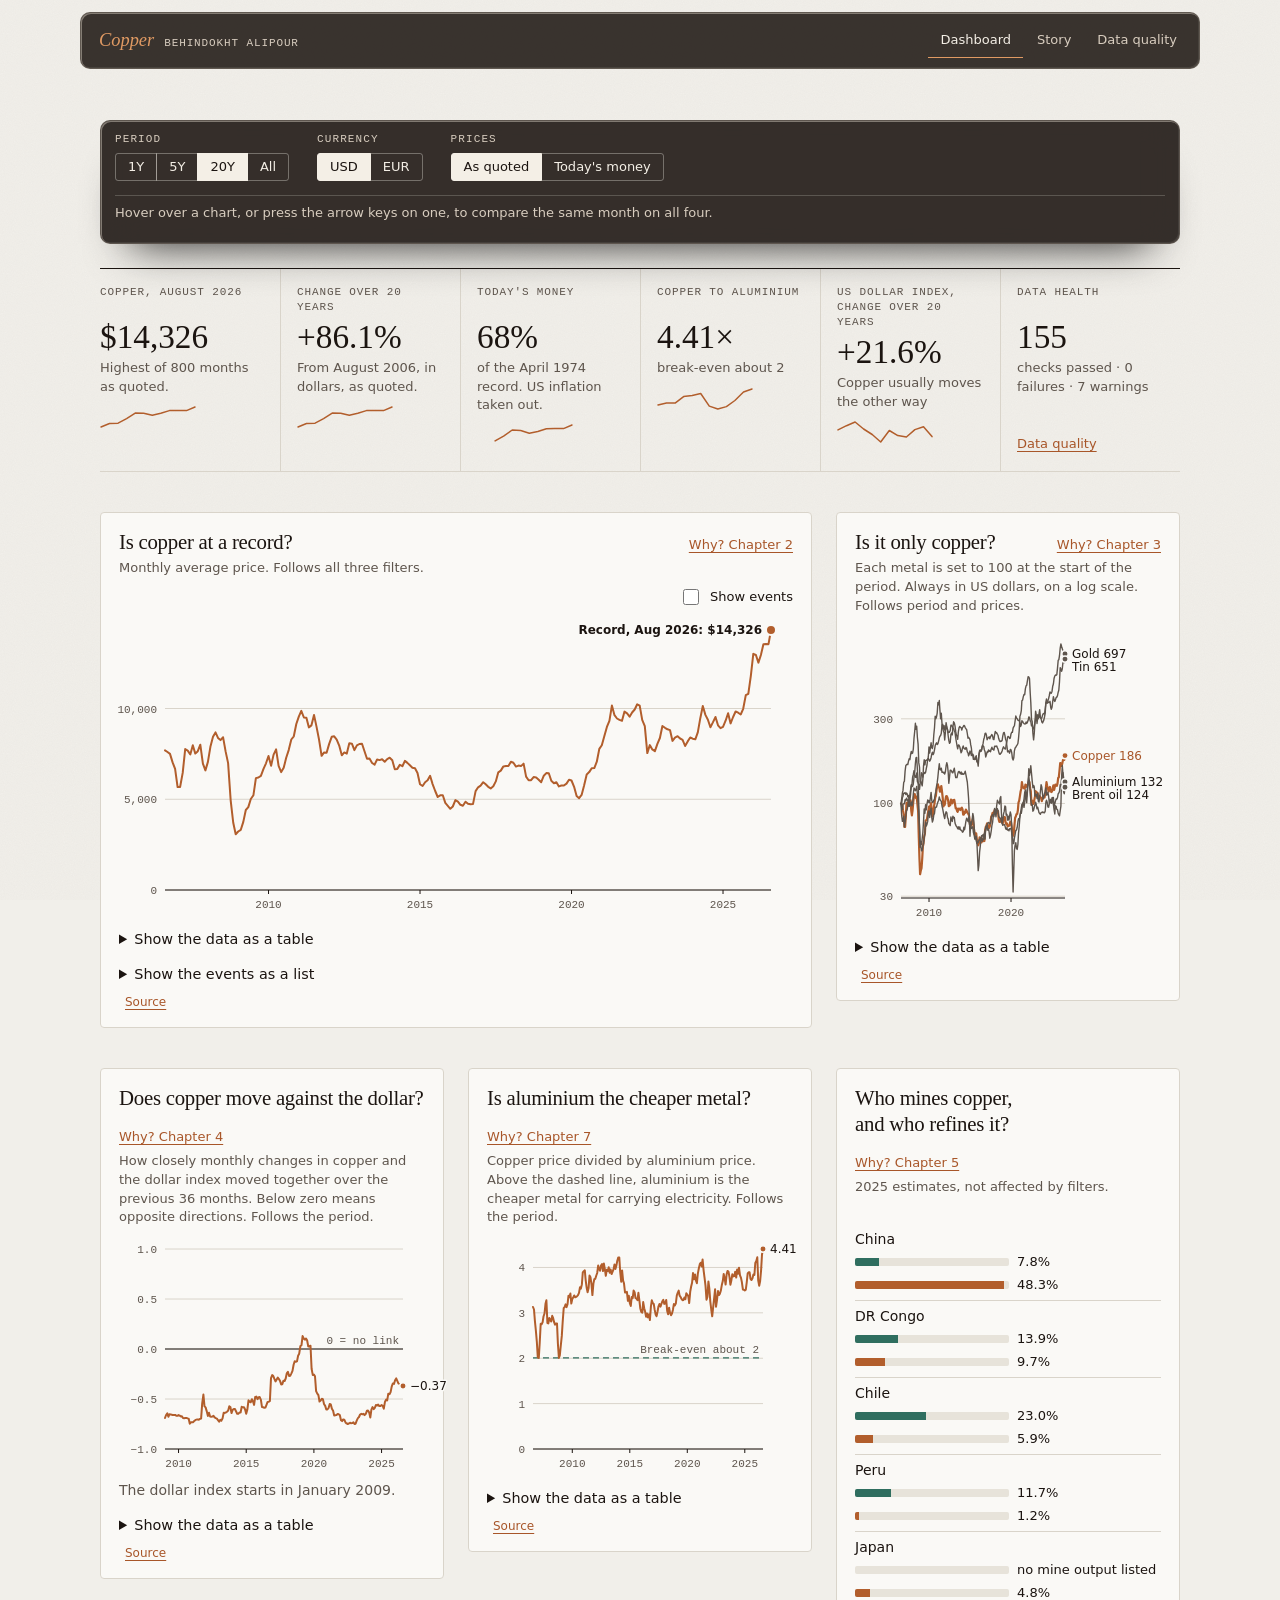
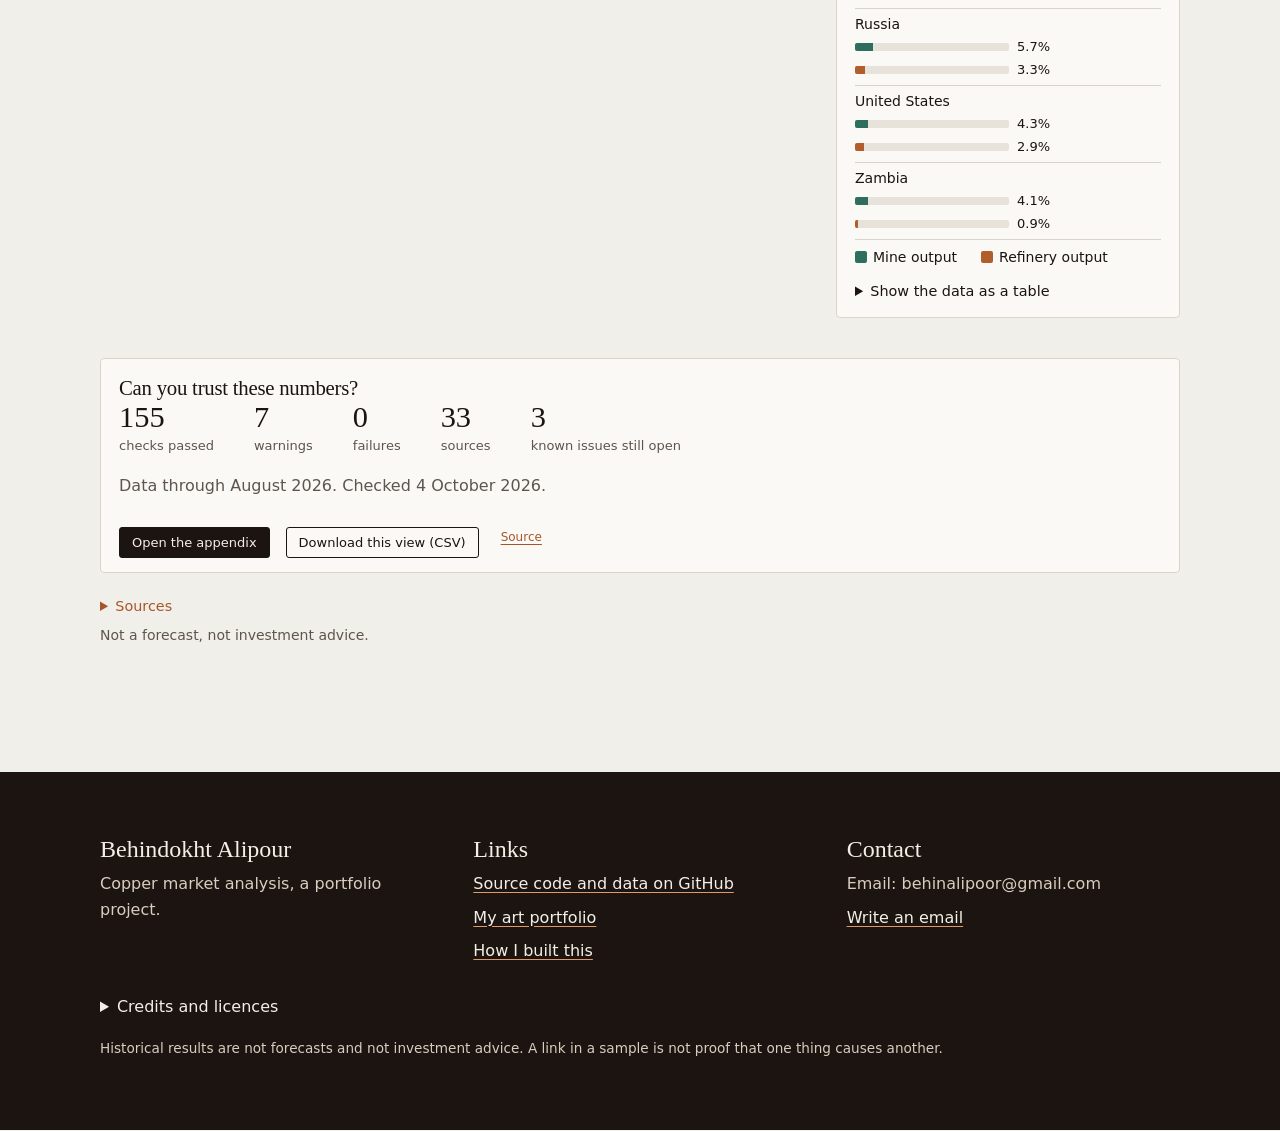
==== commit 1cdd7313: "Dashboard layout: two views, sticky filter bar, KPI band, five panels and data-health panel, seconda" ====
--- a/docs/index.html
+++ b/docs/index.html
@@ -11,12 +11,16 @@
 <a class="skip" href="#main">Skip to the content</a>
 <header class="nav rise" style="--i:0">
   <div class="nav-bar glass">
-    <a class="brand" href="#story" id="brand"></a>
-    <nav class="main" id="nav" aria-label="Pages"></nav>
+    <a class="brand" href="#dashboard" id="brand"></a>
+    <nav class="main" id="nav" aria-label="Views"></nav>
+  </div>
+  <div class="subnav glass" id="subnav-wrap" hidden>
+    <nav class="main sub" id="subnav" aria-label="Chapters"></nav>
   </div>
 </header>
 <main id="main" tabindex="-1">
-  <section class="page" id="story"></section>
+  <section class="page no-hero" id="dashboard" aria-labelledby="dashboard-title"></section>
+  <section class="page" id="story" hidden></section>
   <section class="page no-hero" id="quality" aria-labelledby="quality-title" hidden></section>
   <section class="page no-hero" id="method" aria-labelledby="method-title" hidden></section>
 </main>
@@ -30,6 +34,7 @@
 <script src="data/quality.js"></script>
 <script src="data/dollar.js"></script>
 <script src="data/ratio.js"></script>
+<script src="data/dash.js"></script>
 <script src="data/uses.js"></script>
 <script src="data/supply.js"></script>
 <script src="data/map.js"></script>
@@ -38,6 +43,7 @@
 <script src="js/util.js"></script>
 <script src="js/glass.js"></script>
 <script src="js/charts.js"></script>
+<script src="js/dashchart.js"></script>
 <script src="js/pages/drivers.js"></script>
 <script src="js/pages/uses.js"></script>
 <script src="js/pages/record.js"></script>
@@ -48,6 +54,7 @@
 <script src="js/pages/supply.js"></script>
 <script src="js/pages/demand.js"></script>
 <script src="js/pages/summary.js"></script>
+<script src="js/pages/dashboard.js"></script>
 <script src="js/pages/story.js"></script>
 <script src="js/pages/quality.js"></script>
 <script src="js/pages/method.js"></script>
--- a/docs/css/site.css
+++ b/docs/css/site.css
@@ -140,11 +140,11 @@
 .card { background: var(--card); border: 1px solid var(--rule); border-radius: 4px; padding: clamp(16px, 3vw, 28px); margin: 22px 0; }
 .card h3 { margin-bottom: 6px; }
 .hint { color: var(--muted); font-size: .9rem; margin-bottom: 14px; }
-.answer { font: 400 1.25rem/1.55 var(--display); max-width: 40em; margin: 12px 0 18px; padding-left: var(--s3); border-left: 2px solid var(--verdigris); font-variation-settings: "opsz" 24; }
+.answer { font: 400 1.25rem/1.55 var(--display); max-width: 40em; margin: 12px 0 18px; font-variation-settings: "opsz" 24; }
 .hook { font: 400 clamp(1.7rem, 4.5vw, 2.4rem)/1.2 var(--display); max-width: 24em; margin: 8px 0 6px; font-variation-settings: "opsz" 48; }
 .story { display: grid; grid-template-columns: minmax(0, 3fr) minmax(0, 9fr); gap: var(--s5); margin-top: var(--s6); }
 .index { border-top: 1px solid var(--ink); padding-top: var(--s2); color: var(--muted); font-family: var(--mono); font-size: 12px; letter-spacing: .06em; text-transform: uppercase; }
-.index b { display: block; font-family: var(--display); font-style: italic; font-weight: 400; font-size: 2.6rem; line-height: 1; color: var(--copper-text); margin-top: var(--s2); text-transform: none; letter-spacing: 0; font-variation-settings: "opsz" 48; }
+.index b { display: inline; font-family: var(--display); font-style: italic; font-weight: 400; font-size: 1.9rem; line-height: 1; color: var(--copper-text); margin: 0 .2em 0 .35em; text-transform: none; letter-spacing: 0; vertical-align: -.1em; font-variation-settings: "opsz" 48; }
 .story-body { border-top: 1px solid var(--rule); padding-top: var(--s2); min-width: 0; }
 .story-body h2 { margin: var(--s3) 0; }
 .found { background: var(--card); border: 1px solid var(--rule); border-radius: 4px; padding: 18px clamp(16px, 3vw, 26px); margin: 0 0 20px; }
@@ -177,7 +177,7 @@
 .bignum { font: 400 clamp(2.6rem, 7vw, 3.8rem)/1.1 var(--display); color: var(--ink); font-variation-settings: "opsz" 72; }
 .bigcap { color: var(--muted); font-size: .95rem; margin-top: 4px; }
 .verdict { font-weight: 500; margin: 10px 0; }
-.reveal .verdict { padding-left: var(--s3); border-left: 2px solid var(--verdigris); }
+.reveal .verdict { font-weight: 500; }
 .meter { position: relative; height: 12px; margin: 46px 6px 104px; background: var(--track); border: 1px solid var(--rule); border-radius: 6px; }
 .meter .tick { position: absolute; top: -5px; width: 2px; height: 20px; background: var(--muted); transform: translateX(-1px); }
 .meter .dot { position: absolute; top: 50%; width: 18px; height: 18px; border-radius: 50%; transform: translate(-50%, -50%); border: 3px solid var(--card); box-shadow: 0 0 0 2px var(--ink); }
@@ -410,7 +410,7 @@
 
 /* source chips: a tap or focus opens where the number comes from */
 details.chipx { display: inline-block; position: relative; vertical-align: baseline; margin-left: 6px; }
-details.chipx > summary { list-style: none; display: inline-block; cursor: pointer; font: 500 10.5px var(--mono); letter-spacing: .04em; padding: 1px 6px; border: 1px solid currentColor; border-radius: 2px; color: var(--copper-text); line-height: 1.5; }
+details.chipx > summary { list-style: none; display: inline-block; cursor: pointer; font: 400 12px var(--sans); text-decoration: underline; text-underline-offset: 3px; text-decoration-thickness: 1px; color: var(--copper-text); line-height: 1.5; }
 details.chipx > summary::-webkit-details-marker { display: none; }
 .glass details.chipx > summary, .hero details.chipx > summary { color: var(--copper-bright); }
 .chip-panel { position: absolute; z-index: 30; left: 0; top: calc(100% + 6px); width: min(340px, 80vw); background: var(--card); color: var(--ink); border: 1px solid var(--muted); border-radius: 3px; padding: 10px 12px; box-shadow: 0 4px 14px rgba(27, 20, 16, .22); font: 400 13px/1.45 var(--sans); text-align: left; letter-spacing: 0; text-transform: none; }
@@ -424,7 +424,7 @@
 .flow li { position: relative; border-top: 2px solid var(--ink); padding-top: var(--s2); display: grid; gap: 4px; align-content: start; }
 .flow-n { color: var(--copper-text); }
 .flow-c { color: var(--muted); font-size: .9rem; }
-.guesses { margin: var(--s3) 0; padding: var(--s3) var(--s4); background: var(--card); border: 1px solid var(--rule); border-left: 2px solid var(--verdigris); border-radius: 3px; }
+.guesses { margin: var(--s3) 0; padding: var(--s3) var(--s4); background: var(--card); border: 1px solid var(--rule); border-radius: 3px; }
 .guesses ul { margin: 6px 0 0; padding-left: 1.2em; }
 
 /* the interlude: copper in copper, the rest in ink-grey */
@@ -455,7 +455,7 @@
 .toplist ol { display: grid; grid-template-columns: repeat(auto-fit, minmax(min(100%, 230px), 1fr)); column-gap: var(--s5); }
 
 /* note, chips, next, tiles */
-.note { background: var(--card); border: 1px solid var(--rule); border-left: 3px solid var(--copper); border-radius: 3px; padding: 16px 20px; margin: 26px 0; }
+
 .note h3 { font: 600 1rem var(--sans); margin-bottom: 6px; }
 .note ul { margin: 6px 0 0; padding-left: 1.2em; }
 .note li { margin: 4px 0; }
@@ -513,10 +513,6 @@
 .chart .bandfill { fill: var(--verdigris); opacity: .08; }
 .chart .bandline { stroke: var(--verdigris); stroke-width: 1.4; stroke-dasharray: 6 4; }
 .chart .bandlabel { fill: var(--ink); }
-.usetiles { display: grid; grid-template-columns: repeat(3, minmax(0, 1fr)); gap: var(--s4); margin: var(--s4) 0; }
-.usetile { background: var(--card); border: 1px solid var(--rule); border-radius: 4px; padding: var(--s4); display: grid; gap: var(--s2); align-content: start; }
-.usetile b { font: 500 2rem/1.1 var(--display); color: var(--copper-text); font-variant-numeric: tabular-nums; }
-.usetile span { color: var(--muted); font-size: .9375rem; }
 .explain { display: grid; grid-template-columns: minmax(0, 1fr) auto; gap: var(--s4); align-items: center; margin: var(--s4) 0; }
 .explain ol { margin: 0; padding-left: 1.2em; }
 .explain li { margin: 6px 0; max-width: 34em; }
@@ -526,17 +522,16 @@
 .wirediagram text { font: 500 12px var(--mono); fill: var(--ink); }
 .drivers { margin: var(--s5) 0; }
 .drivers h3 { margin-bottom: var(--s3); }
-.drivers ul { list-style: none; margin: 0; padding: 0; display: grid; grid-template-columns: repeat(auto-fit, minmax(210px, 1fr)); gap: var(--s3); }
-.drivers li { background: var(--card); border: 1px solid var(--rule); border-radius: 4px; padding: var(--s3) var(--s4); display: grid; gap: 6px; align-content: start; color: var(--ink); }
+.drivers ul { list-style: none; margin: 0; padding: 0; display: grid; grid-template-columns: repeat(2, minmax(0, 1fr)); column-gap: var(--s5); }
+.drivers li { border-top: 1px solid var(--rule); padding: var(--s3) 0; display: grid; gap: 4px; align-content: start; color: var(--ink); }
 .drivers li b { font: 600 1rem var(--sans); }
-.drivers li p { margin: 0; color: var(--muted); font-size: .875rem; }
-.dtag { font: 500 11px/1 var(--mono); letter-spacing: .08em; text-transform: uppercase; padding: 4px 6px; border: 1px solid var(--rule); border-radius: 2px; justify-self: start; color: var(--ink); }
-.dtag.tested { border-color: var(--copper-text); color: var(--copper-text); }
-.dtag.scenario { border-style: dashed; }
-.hero .drivers li { background: rgba(250, 249, 246, .06); border-color: rgba(244, 239, 230, .22); color: #F4EFE6; }
+.drivers li p { margin: 0; color: var(--muted); font-size: .9375rem; }
+.dtag { font: 500 11px/1.2 var(--mono); letter-spacing: .08em; text-transform: uppercase; color: var(--copper-text); }
+.hero .drivers h3 { color: #F4EFE6; }
+.hero .drivers li { border-top-color: rgba(244, 239, 230, .22); color: #F4EFE6; }
 .hero .drivers li p { color: rgba(244, 239, 230, .78); }
-.hero .drivers .dtag { color: #F4EFE6; border-color: rgba(244, 239, 230, .4); }
-.hero .drivers .dtag.tested { color: var(--copper-bright); border-color: var(--copper-bright); }
+.hero .drivers .dtag { color: var(--copper-bright); }
+.dataline { margin: 10px 0 0; color: rgba(244, 239, 230, .7); font-size: 11.5px; letter-spacing: .04em; }
 .mr .mrrow { display: grid; grid-template-columns: 9em minmax(0, 1fr); gap: var(--s3); align-items: center; padding: 8px 0; border-bottom: 1px solid var(--rule); }
 .mr .mrname { font-weight: 500; }
 .mr .mrbars { display: grid; gap: 4px; }
@@ -551,9 +546,124 @@
 .mr .mrkey .mine i { background: var(--verdigris); }
 .mr .mrkey .ref i { background: var(--copper); }
 @media (max-width: 620px) {
-  .usetiles { grid-template-columns: minmax(0, 1fr); }
   .explain { grid-template-columns: minmax(0, 1fr); }
+  .drivers ul { grid-template-columns: minmax(0, 1fr); }
   .mr .mrrow { grid-template-columns: minmax(0, 1fr); gap: 4px; }
 }
 .chart-host[data-narrow="false"] ~ .bandkey, .bandkey { display: none; }
 .chart-host[data-narrow="true"] ~ .bandkey { display: block; }
+
+/* limits: a label, a hairline, two plain muted sentences. No box, no side stripe. */
+.limits { margin: var(--s5) 0 var(--s3); }
+.limits-label { color: var(--muted); letter-spacing: .1em; text-transform: uppercase; font-size: 11px; margin: 0; padding-bottom: 6px; border-bottom: 1px solid var(--rule); }
+.limits .limit { color: var(--muted); font-size: .9375rem; max-width: 46em; margin: 8px 0 0; }
+.limits-full h3 { font: 600 1rem var(--sans); margin-bottom: 6px; }
+.limits-full ul { margin: 6px 0 0; padding-left: 1.2em; }
+.limits-full li { margin: 4px 0; }
+.summary-verdict { font-size: 1.6rem; line-height: 1.45; }
+.hurry { margin: 14px 0 0; }
+.hurry a { color: var(--copper-bright); font-weight: 500; }
+.of-total { color: var(--muted); font-weight: 400; }
+.holds { margin: 6px 0 0; padding-left: 1.2em; }
+.holds li { margin: 8px 0; max-width: 44em; }
+.closing { font: italic 400 1.25rem/1.5 var(--display); max-width: 36em; margin: var(--s4) 0; }
+
+/* ---------- dashboard (landing page) ---------- */
+.subnav { pointer-events: auto; max-width: 1120px; margin: 6px auto 0; padding: 4px 10px; background: rgba(27, 20, 16, .86); }
+.subnav nav.main { margin-left: 0; justify-content: flex-start; }
+.dash { padding-top: 8px; }
+.dashbar { position: sticky; top: var(--filtertop, 72px); z-index: 15; margin: 0 0 var(--s4); padding: 10px 14px 10px; background: rgba(27, 20, 16, .88); }
+.dbar-row { display: flex; flex-wrap: wrap; gap: 10px 28px; align-items: end; }
+.dgroup { display: grid; gap: 4px; }
+.dlab { font-size: 11px; letter-spacing: .1em; text-transform: uppercase; color: var(--ivory-dim); }
+.dseg-row { display: inline-flex; }
+.dseg { font: 500 13px var(--sans); color: var(--ivory); background: transparent; border: 1px solid rgba(244, 239, 230, .34); border-radius: 3px; padding: 5px 12px; margin-left: -1px; cursor: pointer; line-height: 1.3; }
+.dseg:first-child { margin-left: 0; border-top-right-radius: 0; border-bottom-right-radius: 0; }
+.dseg:last-child { border-top-left-radius: 0; border-bottom-left-radius: 0; }
+.dseg:not(:first-child):not(:last-child) { border-radius: 0; }
+.dseg:hover:not(:disabled) { background: rgba(244, 239, 230, .1); }
+.dseg[aria-pressed="true"] { background: var(--ivory); color: var(--ink); border-color: var(--ivory); position: relative; z-index: 1; }
+.dseg:disabled { opacity: .45; cursor: not-allowed; }
+.dseg:focus-visible { outline: 2px solid var(--copper-bright); outline-offset: 2px; position: relative; z-index: 2; }
+.dnotes { margin: 0; min-height: 0; font-size: 12.5px; color: var(--ivory-dim); display: flex; flex-wrap: wrap; gap: 2px 18px; }
+.dnotes:not(:empty) { margin-top: 6px; }
+.dnote:empty { display: none; }
+.dreadout { margin: 8px 0 0; padding-top: 8px; border-top: 1px solid rgba(244, 239, 230, .2); min-height: 2.9em; font-size: 13px; line-height: 1.45; color: var(--ivory); font-variant-numeric: lining-nums tabular-nums; }
+.dreadout.idle { color: var(--ivory-dim); }
+.dreadout .sep { color: var(--ivory-dim); }
+
+.kpiband { display: grid; grid-template-columns: repeat(6, minmax(0, 1fr)); border-top: 1px solid var(--ink); border-bottom: 1px solid var(--rule); margin: 0 0 var(--s5); }
+.kpi { padding: var(--s3) var(--s3) var(--s3); border-left: 1px solid var(--rule); display: grid; gap: 4px; align-content: start; min-width: 0; }
+.kpi:first-child { border-left: 0; padding-left: 0; }
+.klabel { margin: 0; font-size: 11px; letter-spacing: .08em; text-transform: uppercase; color: var(--muted); line-height: 1.35; min-height: 2.7em; }
+.kfig { margin: 0; font: 400 clamp(1.7rem, 2.6vw, 2.2rem)/1.1 var(--display); font-variation-settings: "opsz" 36; font-variant-numeric: lining-nums tabular-nums; color: var(--ink); }
+.kctx { margin: 0; font-size: .8125rem; line-height: 1.4; color: var(--muted); }
+.kspark-host { height: 26px; margin-top: 4px; }
+.kspark { display: block; width: 96px; height: 26px; }
+.klink { font-size: .8125rem; font-weight: 500; }
+
+.dgrid { display: grid; grid-template-columns: repeat(12, minmax(0, 1fr)); gap: var(--s5) var(--s4); align-items: start; }
+.dpanel { background: var(--card); border: 1px solid var(--rule); border-radius: 4px; padding: 16px 18px 14px; min-width: 0; }
+.p-price { grid-column: span 8; }
+.p-metals { grid-column: span 4; }
+.p-dollar, .p-ratio, .p-supply { grid-column: span 4; }
+.p-health { grid-column: span 12; }
+.dhead { display: flex; justify-content: space-between; align-items: baseline; gap: var(--s3); flex-wrap: wrap; }
+.dhead h2 { font: 400 1.3rem/1.25 var(--display); font-variation-settings: "opsz" 24; margin: 0; }
+.why { font-size: .8125rem; font-weight: 500; white-space: nowrap; }
+.dhint { margin: 4px 0 8px; font-size: .8125rem; line-height: 1.45; color: var(--muted); min-height: 2.9em; max-width: 46em; }
+.p-price .dhint, .p-health .dhint { min-height: 0; }
+.dtools { display: flex; justify-content: flex-end; margin: 0 0 4px; }
+.dtoggle { display: inline-flex; gap: 8px; align-items: center; font-size: .8125rem; color: var(--ink); cursor: pointer; }
+.dtoggle input { accent-color: var(--copper); width: 16px; height: 16px; }
+.dtoggle:focus-within { outline: 2px solid var(--copper-text); outline-offset: 3px; }
+.dnote2 { min-height: 0; margin: 4px 0 0; }
+.dsrc { margin: 6px 0 0; font-size: .8125rem; }
+.dchart-host { min-height: 240px; }
+.dchart .dlabel { font: 500 12px var(--sans); }
+.dchart .dlabel.strong { font-weight: 600; }
+.dchart .xh { stroke: var(--ink); stroke-width: 1; pointer-events: none; }
+.dchart .bandline { stroke: var(--verdigris); stroke-width: 1.4; stroke-dasharray: 6 4; }
+.dchart .evm { cursor: pointer; }
+.dchart .evn { font: 600 9.5px var(--sans); fill: var(--ink); pointer-events: none; }
+.dchart .evm:focus-visible { outline: none; }
+.dchart .evm:focus-visible circle { stroke: var(--copper-text); stroke-width: 2.6; }
+.dchart .xhhit { cursor: crosshair; }
+.dchart svg { touch-action: pan-y; }
+.dmr .mrname { font-size: .875rem; }
+.dhealth { display: grid; gap: var(--s3); }
+.dfacts { list-style: none; margin: 0; padding: 0; display: flex; flex-wrap: wrap; gap: var(--s3) var(--s5); }
+.dfacts li { display: grid; gap: 2px; }
+.dfacts b { font: 400 1.9rem/1.1 var(--display); font-variation-settings: "opsz" 36; font-variant-numeric: lining-nums tabular-nums; }
+.dfacts span { font-size: .8125rem; color: var(--muted); }
+.dline { margin: 0; color: var(--muted); }
+
+@media (max-width: 1040px) {
+  .kpiband { grid-template-columns: repeat(3, minmax(0, 1fr)); }
+  .kpi:nth-child(4) { border-left: 0; padding-left: 0; }
+  .kpi:nth-child(n + 4) { border-top: 1px solid var(--rule); }
+}
+@media (max-width: 880px) {
+  .dgrid { grid-template-columns: minmax(0, 1fr); }
+  .p-price, .p-metals, .p-dollar, .p-ratio, .p-supply, .p-health { grid-column: auto; }
+  .dhint { min-height: 0; }
+}
+@media (max-width: 620px) {
+  .kpiband { grid-template-columns: repeat(2, minmax(0, 1fr)); }
+  .kpi { border-left: 1px solid var(--rule); padding-left: var(--s3); }
+  .kpi:nth-child(odd) { border-left: 0; padding-left: 0; }
+  .kpi:nth-child(n + 3) { border-top: 1px solid var(--rule); }
+  .kpi:nth-child(4) { border-left: 1px solid var(--rule); padding-left: var(--s3); }
+  .klabel { min-height: 0; }
+  .dashbar { padding: 8px 10px; }
+  .dbar-row { gap: 8px 14px; }
+  .dseg { padding: 5px 9px; font-size: 12.5px; }
+  .dreadout { min-height: 4.4em; font-size: 12.5px; }
+  .dpanel { padding: 14px 14px 12px; }
+}
+@media (prefers-reduced-motion: reduce) { .dchart *, .reveal-rect { transition: none !important; } }
+.dmr .mrrow { padding: 4px 0; }
+.dmr .mrtrack { height: 8px; }
+.dmr .mrbars { gap: 2px; }
+.dmr .mrkey { margin-top: 6px; }
+.dmr .mrrow { grid-template-columns: minmax(0, 1fr); gap: 2px; }
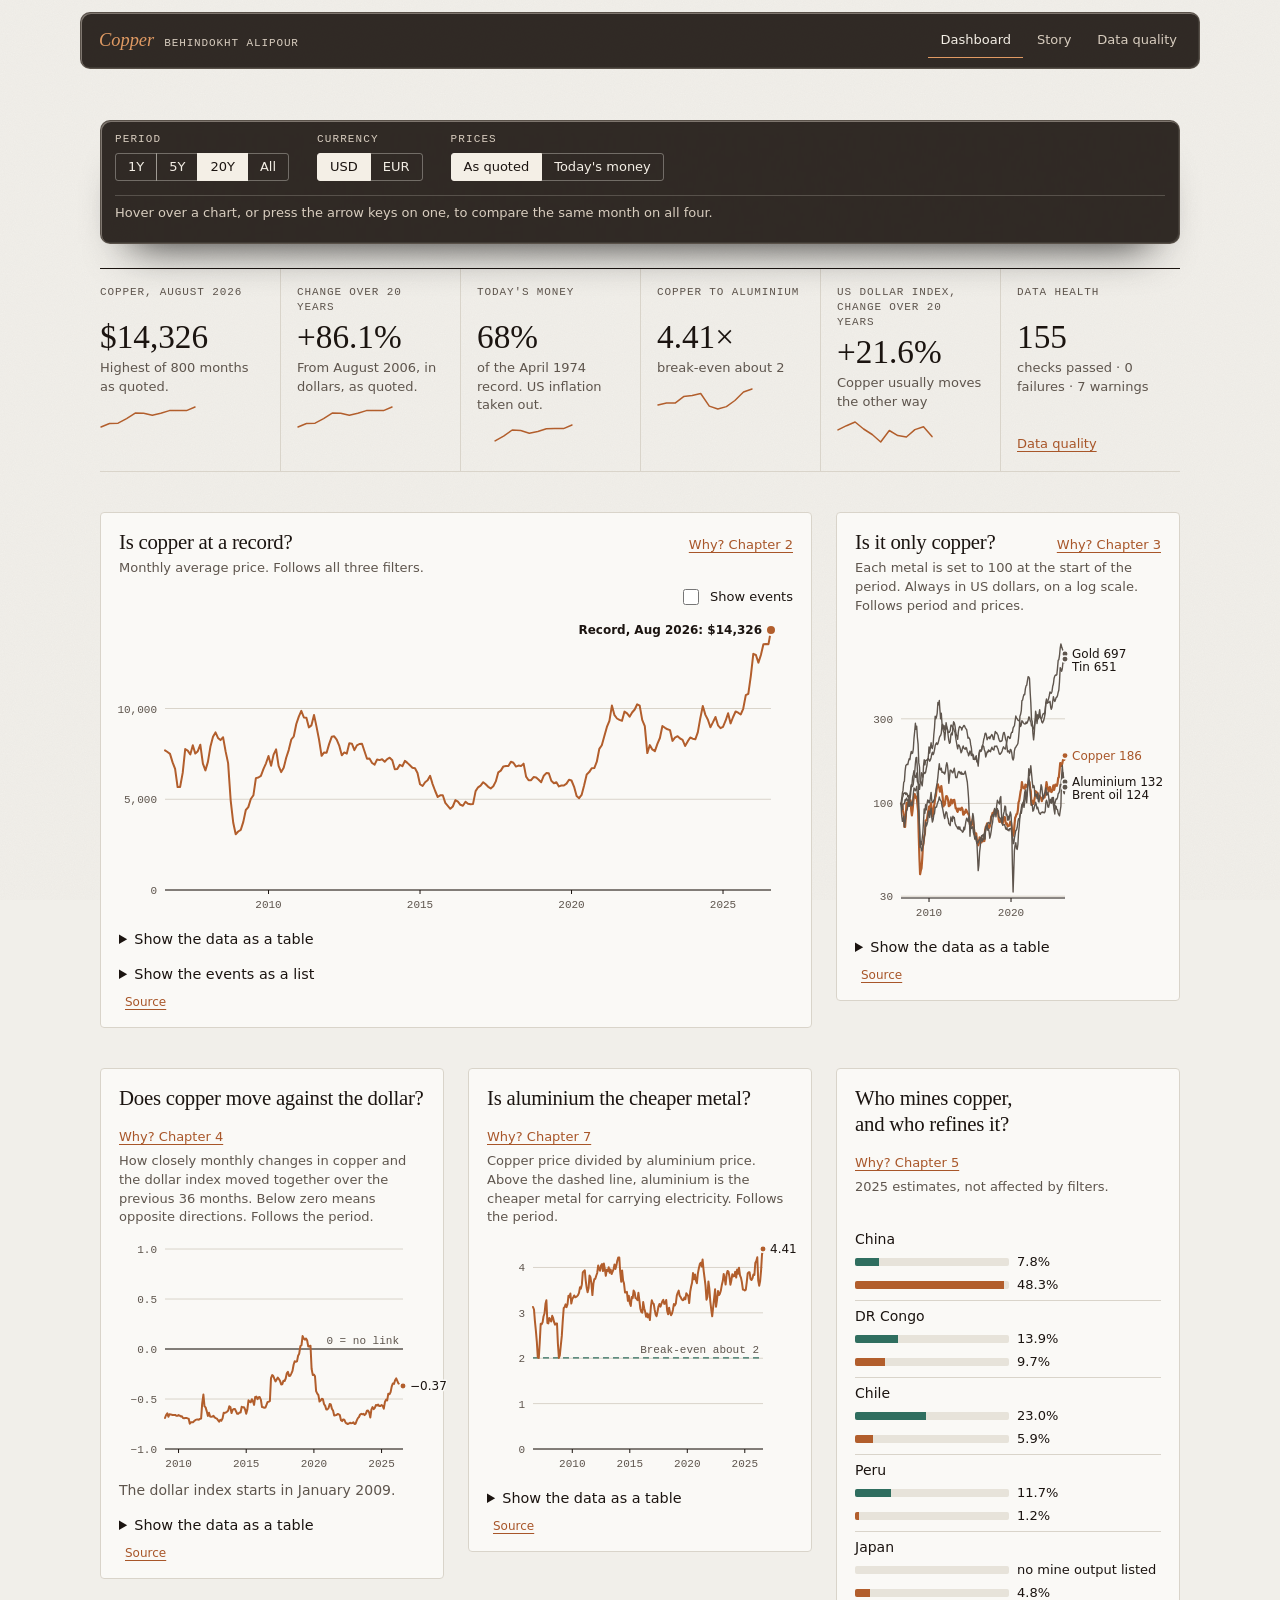
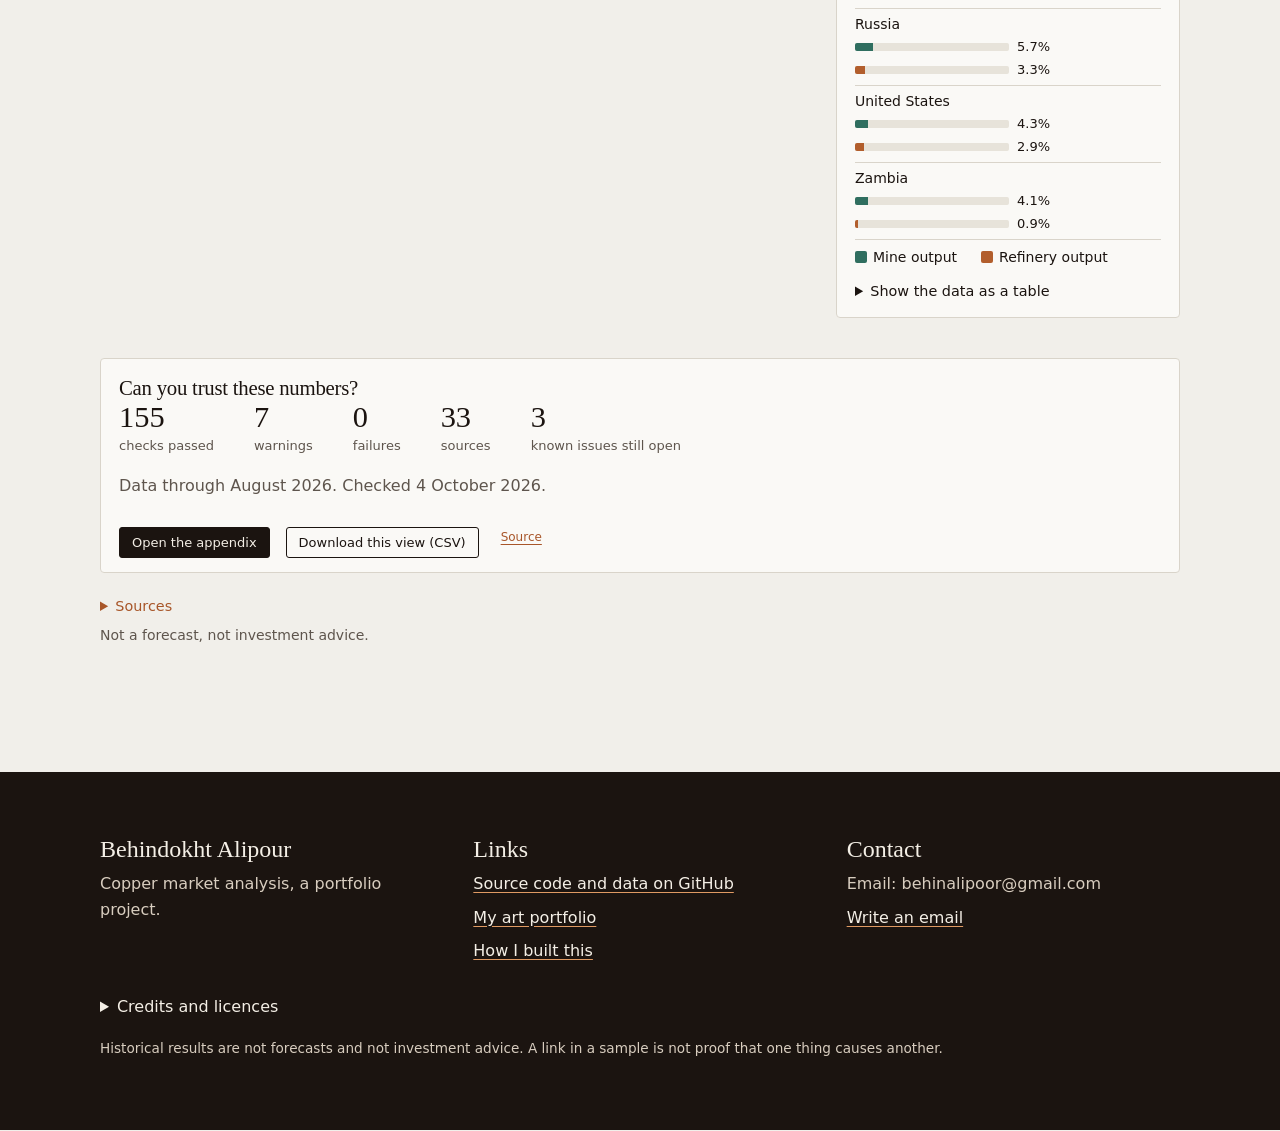
==== commit ce2ef492: "Liquid glass: rim lens, colour split, frost, pointer highlight, plaque tilt (vanilla JS and SVG); cl" ====
--- a/docs/index.html
+++ b/docs/index.html
@@ -10,11 +10,11 @@
 <body>
 <a class="skip" href="#main">Skip to the content</a>
 <header class="nav rise" style="--i:0">
-  <div class="nav-bar glass">
+  <div class="nav-bar glass lens">
     <a class="brand" href="#dashboard" id="brand"></a>
     <nav class="main" id="nav" aria-label="Views"></nav>
   </div>
-  <div class="subnav glass" id="subnav-wrap" hidden>
+  <div class="subnav glass lens" id="subnav-wrap" hidden>
     <nav class="main sub" id="subnav" aria-label="Chapters"></nav>
   </div>
 </header>
--- a/docs/css/site.css
+++ b/docs/css/site.css
@@ -69,23 +69,34 @@
 .rise { animation: rise 640ms var(--ease) both; animation-delay: calc(var(--i, 0) * 90ms); }
 @keyframes rise { from { opacity: 0; transform: translateY(16px); } to { opacity: 1; transform: none; } }
 
-/* ---------- smoked glass: the nav bar and the opener plaque, nowhere else ---------- */
+/* ---------- smoked glass: the nav bars, the sticky filter bar, the opener plaque and the closing panel, nowhere else ----------
+   The tint decides the contrast, not the backdrop: tools/glass_contrast.py measures every version over the brightest point behind it. */
+:root { --tint-bar: .9; --tint-plaque: .86; --tint-panel: .86; }
 .glass {
-  background: rgba(27, 20, 16, .5);
-  -webkit-backdrop-filter: blur(16px) saturate(1.3);
-  backdrop-filter: blur(16px) saturate(1.3);
+  --tint: var(--tint-bar);
+  position: relative; isolation: isolate;
+  background: rgba(27, 20, 16, var(--tint));
+  -webkit-backdrop-filter: blur(3px) saturate(1.4);
+  backdrop-filter: blur(3px) saturate(1.4);
   border: 1px solid rgba(255, 238, 220, .2);
   border-radius: 10px;
   box-shadow: inset 1px 1px 0 rgba(255, 244, 232, .38), inset -1px -1px 0 rgba(255, 244, 232, .08), 0 30px 44px -30px rgba(0, 0, 0, .85);
   color: var(--ivory);
 }
-@supports not ((backdrop-filter: blur(1px)) or (-webkit-backdrop-filter: blur(1px))) { .glass { background: rgba(27, 20, 16, .9); } }
-@media (prefers-reduced-transparency: reduce) { .glass { background: var(--ink-2); -webkit-backdrop-filter: none; backdrop-filter: none; } }
+.plaque.glass { --tint: var(--tint-plaque); }
+.endpiece-panel.glass { --tint: var(--tint-panel); }
+/* a soft highlight that follows the pointer: only while the pointer is over the glass, never on its own */
+.glass::before { content: ""; position: absolute; inset: 0; border-radius: inherit; pointer-events: none; z-index: -1; opacity: 0; transition: opacity 200ms ease;
+  background: radial-gradient(circle 240px at var(--mx, 50%) var(--my, 50%), rgba(255, 244, 232, .06), rgba(255, 244, 232, 0) 70%); }
+.glass.hot::before { opacity: 1; }
+@supports not ((backdrop-filter: blur(1px)) or (-webkit-backdrop-filter: blur(1px))) { .glass { background: var(--ink-2); } }
+@media (prefers-reduced-transparency: reduce) { .glass { background: var(--ink-2) !important; -webkit-backdrop-filter: none !important; backdrop-filter: none !important; } .glass::before { display: none; } }
+@media (hover: none), (pointer: coarse), (prefers-reduced-motion: reduce) { .glass::before { display: none; } }
 .glass :focus-visible, footer.foot :focus-visible, .hero :focus-visible { outline-color: var(--copper-bright); }
 
 /* ---------- nav ---------- */
 .nav { position: fixed; top: 0; left: 0; right: 0; z-index: 20; padding: calc(env(safe-area-inset-top, 0px) + 12px) 16px 0; pointer-events: none; }
-.nav-bar { pointer-events: auto; max-width: 1120px; margin-inline: auto; display: flex; align-items: center; gap: var(--s4); padding: 10px 10px 10px 18px; background: rgba(27, 20, 16, .86); }
+.nav-bar { pointer-events: auto; max-width: 1120px; margin-inline: auto; display: flex; align-items: center; gap: var(--s4); padding: 10px 10px 10px 18px; }
 .brand { font-family: var(--display); font-size: 1.15rem; font-style: italic; color: var(--copper-bright); text-decoration: none; white-space: nowrap; font-variation-settings: "opsz" 24; }
 .brand:hover { color: var(--copper-bright); }
 .brand span { font-family: var(--mono); font-style: normal; font-size: 11px; letter-spacing: .08em; text-transform: uppercase; color: var(--ivory-dim); margin-left: 10px; }
@@ -96,7 +107,7 @@
 nav.main a[aria-current] { color: var(--ivory); box-shadow: inset 0 -1px 0 var(--copper-bright); border-radius: 0; }
 
 /* ---------- opener (Story page) ---------- */
-.hero { position: relative; color: var(--ivory); background-color: var(--ink); background-size: cover; background-position: 62% 38%; padding-block: 148px var(--s7); }
+.hero { position: relative; color: var(--ivory); background-color: var(--ink); background-size: cover; background-position: 62% 38%; padding-block: calc(var(--navh, 96px) + 44px) var(--s7); }
 .hero.has-photo { background-image: linear-gradient(90deg, rgba(27, 20, 16, .94) 0%, rgba(27, 20, 16, .82) 42%, rgba(27, 20, 16, .38) 100%), var(--photo); }
 .hero-grid { display: grid; grid-template-columns: minmax(0, 7fr) minmax(0, 4fr); gap: var(--s6); align-items: end; }
 .hero .eyebrow { color: var(--ivory-dim); margin: 0 0 var(--s4); }
@@ -488,7 +499,7 @@
 
 [hidden] { display: none !important; }
 @media (max-width: 880px) {
-  .hero { padding-block: 128px var(--s6); }
+  .hero { padding-block: calc(var(--navh, 96px) + 28px) var(--s6); }
   .hero-grid { grid-template-columns: minmax(0, 1fr); gap: var(--s5); }
   .plaque { max-width: 420px; }
   .story, .more { grid-template-columns: minmax(0, 1fr); gap: var(--s3); }
@@ -569,10 +580,10 @@
 .closing { font: italic 400 1.25rem/1.5 var(--display); max-width: 36em; margin: var(--s4) 0; }
 
 /* ---------- dashboard (landing page) ---------- */
-.subnav { pointer-events: auto; max-width: 1120px; margin: 6px auto 0; padding: 4px 10px; background: rgba(27, 20, 16, .86); }
+.subnav { pointer-events: auto; max-width: 1120px; margin: 6px auto 0; padding: 4px 10px; }
 .subnav nav.main { margin-left: 0; justify-content: flex-start; }
 .dash { padding-top: 8px; }
-.dashbar { position: sticky; top: var(--filtertop, 72px); z-index: 15; margin: 0 0 var(--s4); padding: 10px 14px 10px; background: rgba(27, 20, 16, .88); }
+.dashbar { position: sticky; top: var(--filtertop, 72px); z-index: 15; margin: 0 0 var(--s4); padding: 10px 14px 10px; }
 .dbar-row { display: flex; flex-wrap: wrap; gap: 10px 28px; align-items: end; }
 .dgroup { display: grid; gap: 4px; }
 .dlab { font-size: 11px; letter-spacing: .1em; text-transform: uppercase; color: var(--ivory-dim); }
@@ -667,3 +678,13 @@
 .dmr .mrbars { gap: 2px; }
 .dmr .mrkey { margin-top: 6px; }
 .dmr .mrrow { grid-template-columns: minmax(0, 1fr); gap: 2px; }
+
+/* the closing section of the story: dark, the verdict on glass, the photo mirrored when it exists */
+.endpiece { position: relative; overflow: hidden; background-color: var(--ink); color: var(--ivory); padding-block: var(--s7); }
+.endpiece.has-photo::before { content: ""; position: absolute; inset: 0; background-image: linear-gradient(270deg, rgba(27, 20, 16, .55) 0%, rgba(27, 20, 16, .15) 100%), var(--photo); background-size: cover; background-position: 38% 38%; transform: scaleX(-1); }
+.endpiece-wrap { position: relative; display: flex; justify-content: flex-start; }
+.endpiece-panel { max-width: 46rem; padding: var(--s5) var(--s5) var(--s4); }
+.endpiece-title { font: 400 1rem var(--sans); letter-spacing: .08em; text-transform: uppercase; color: var(--ivory-dim); margin: 0 0 var(--s3); }
+.endpiece-verdict { margin: 0; font: 400 clamp(1.4rem, 2.6vw, 1.9rem)/1.4 var(--display); font-variation-settings: "opsz" 36; color: var(--ivory); }
+.endpiece-links { display: flex; gap: var(--s4); margin: var(--s4) 0 0; }
+.endpiece-links a { color: var(--copper-bright); font-weight: 500; }
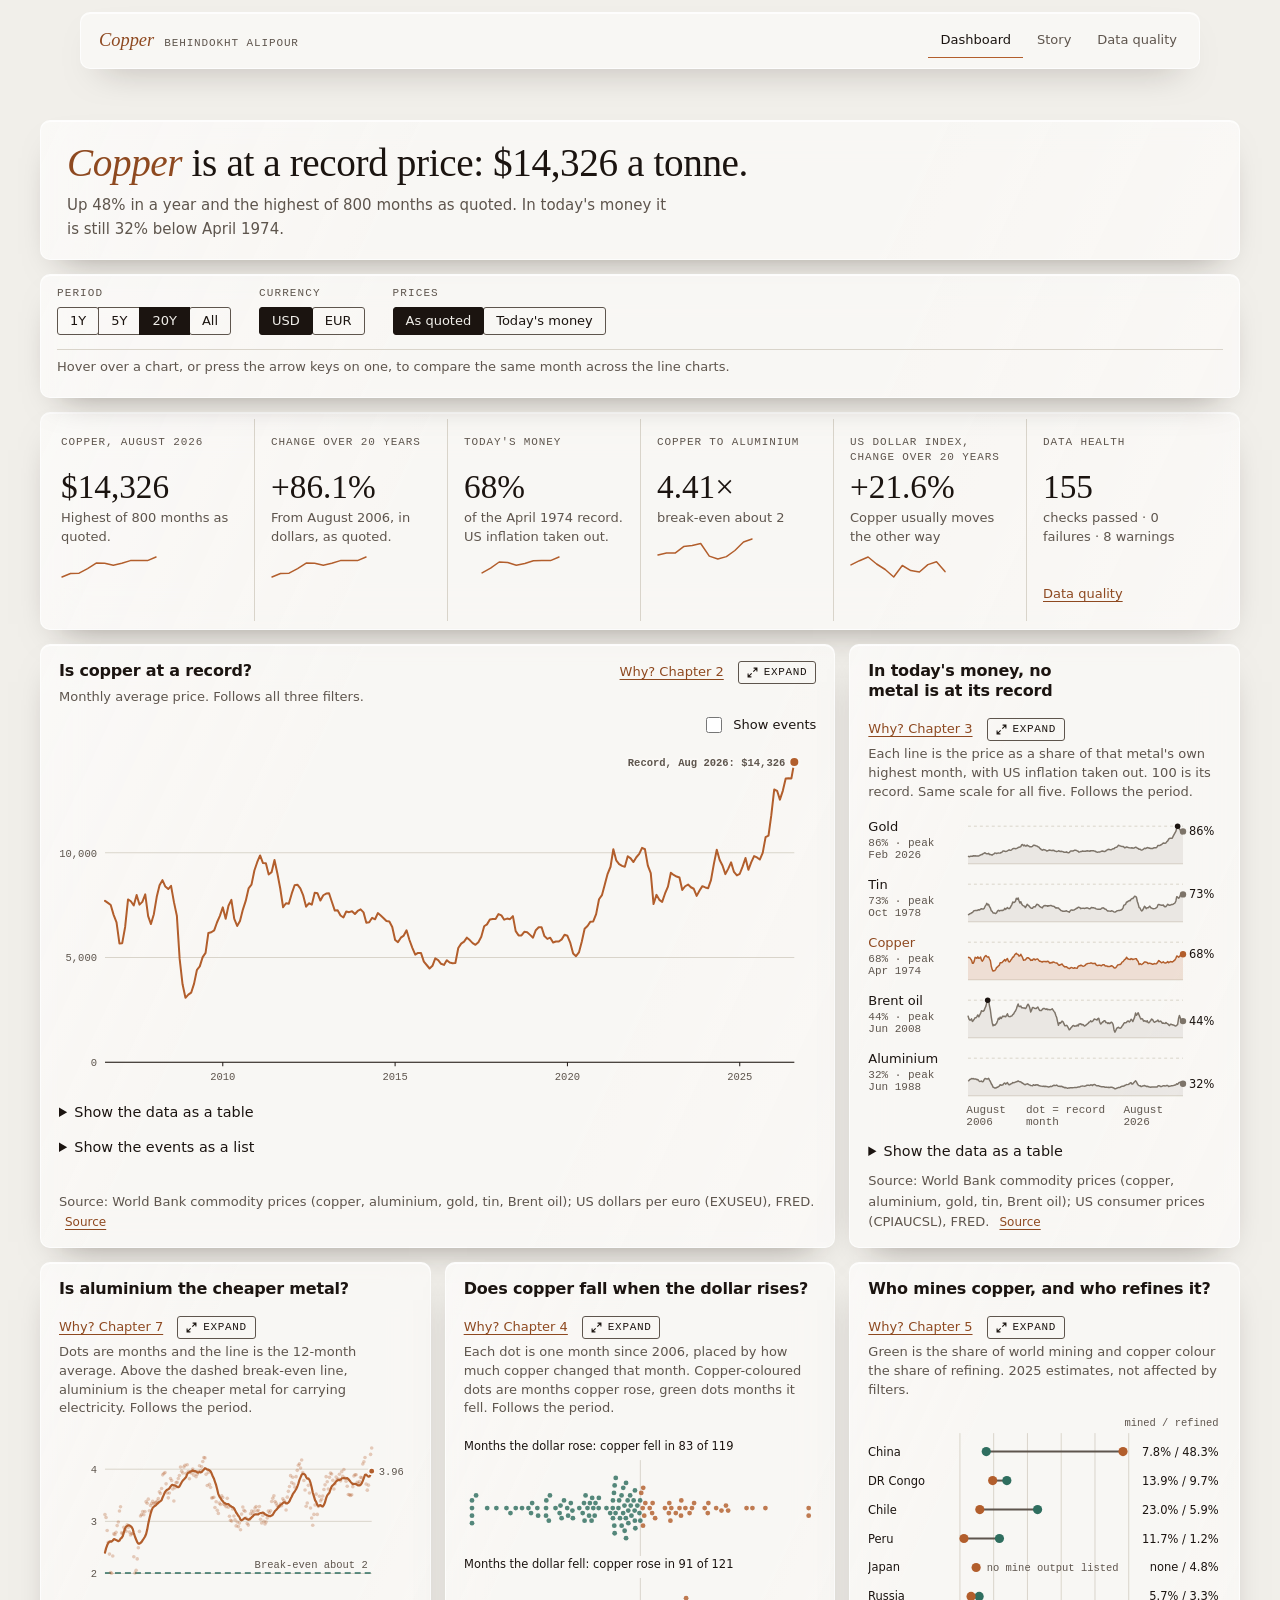
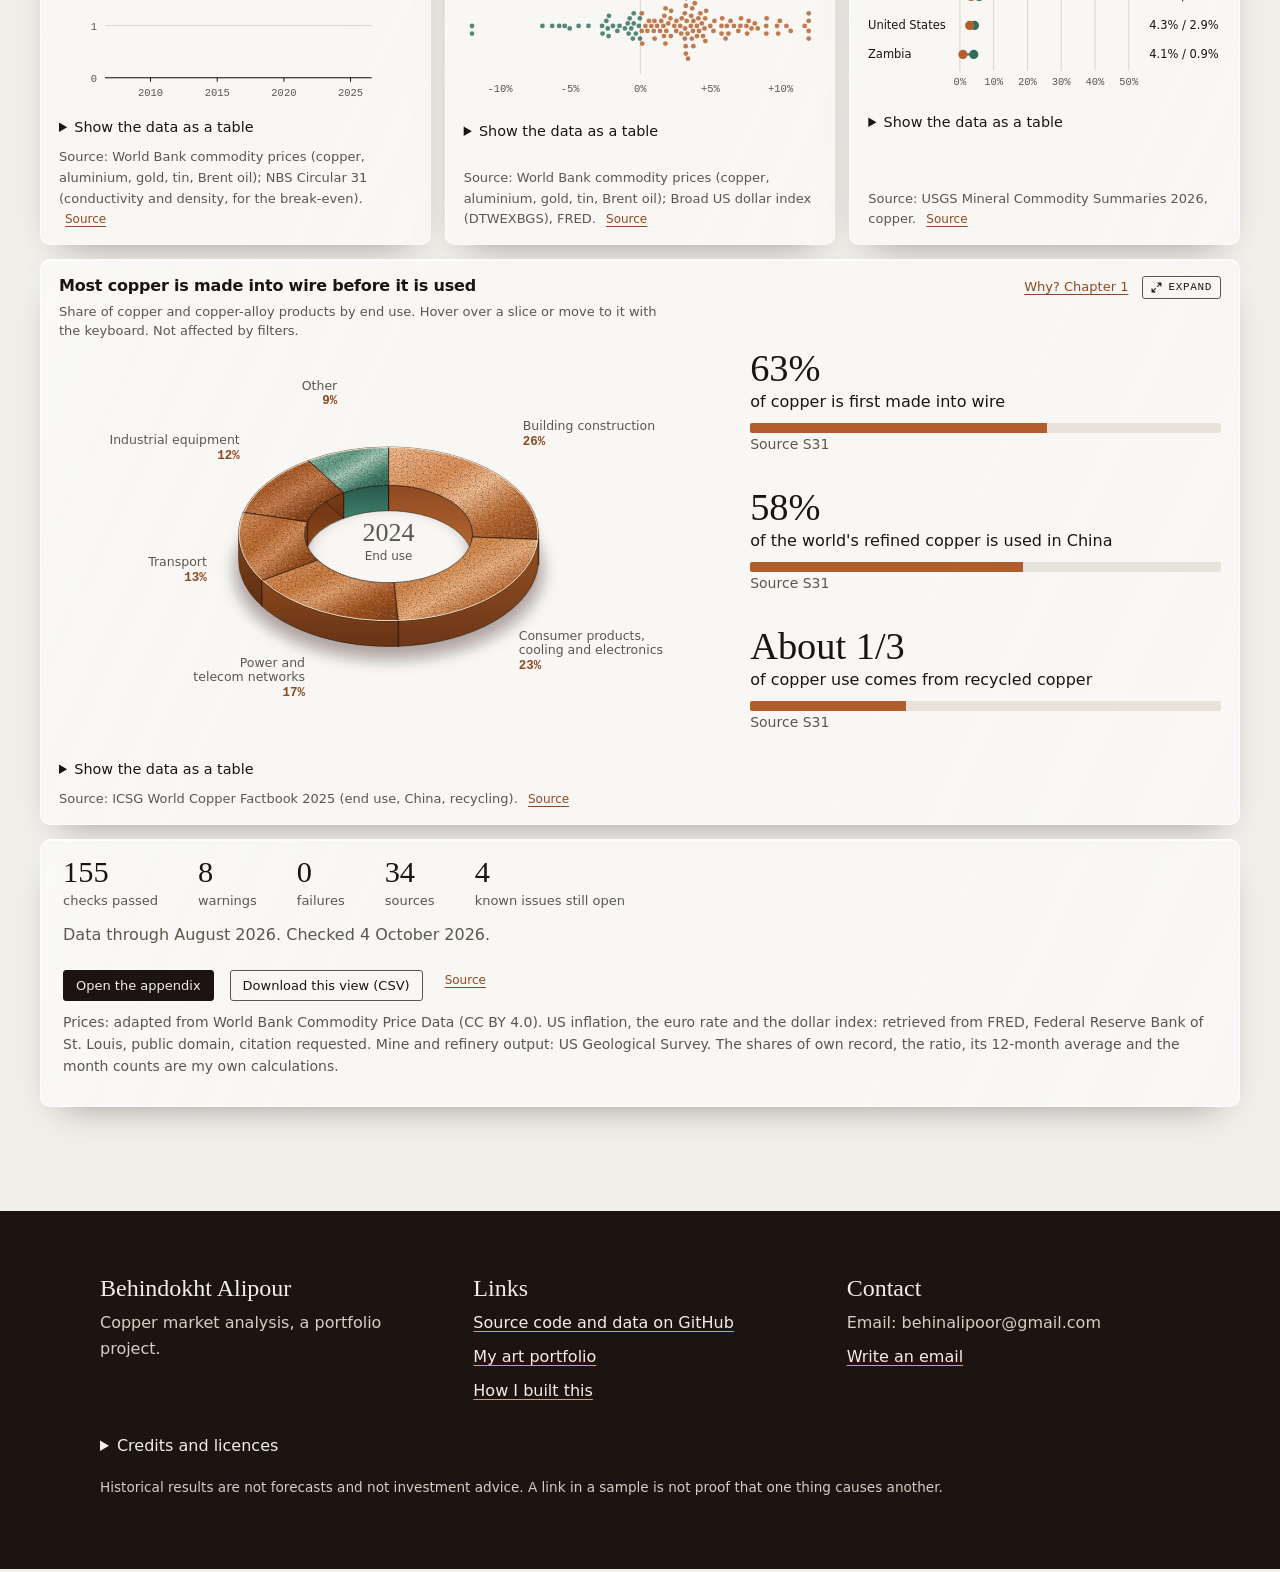
==== commit 8d23107f: "Dashboard round 2 layout: glass plates over a background-photo variable, six chart panels, dumbbell," ====
--- a/docs/index.html
+++ b/docs/index.html
@@ -44,6 +44,7 @@
 <script src="js/glass.js"></script>
 <script src="js/charts.js"></script>
 <script src="js/dashchart.js"></script>
+<script src="js/dashdonut.js"></script>
 <script src="js/pages/drivers.js"></script>
 <script src="js/pages/uses.js"></script>
 <script src="js/pages/record.js"></script>
--- a/docs/css/site.css
+++ b/docs/css/site.css
@@ -688,3 +688,161 @@
 .endpiece-verdict { margin: 0; font: 400 clamp(1.4rem, 2.6vw, 1.9rem)/1.4 var(--display); font-variation-settings: "opsz" 36; color: var(--ivory); }
 .endpiece-links { display: flex; gap: var(--s4); margin: var(--s4) 0 0; }
 .endpiece-links a { color: var(--copper-bright); font-weight: 500; }
+
+/* ================= dashboard, round 2: glass plates over a photo background =================
+   The photo is one CSS variable. assets/patina-background.webp is local only (its licence is not confirmed, known issue K08) and is not in docs/.
+   When the file is missing the page shows the plain paper colour and nothing moves. Text never sits on the photo: header, headline, filters, KPIs, panels,
+   dialog and footer are all plates. Light mode has no shade over the photo, dark mode has a dark one. The plate opacity is set from tools/glass_contrast.py. */
+:root { --bg-photo: url("../../assets/patina-background.webp"); }
+body.has-dash-bg {
+  --plate-a: .86;
+  --plate: rgba(250, 249, 246, var(--plate-a));
+  --plate-edge: rgba(255, 255, 255, .72);
+  --plate-hi: rgba(255, 255, 255, .8);
+  --plate-shadow: 0 16px 36px -22px rgba(30, 18, 10, .5);
+  --sheen-a: .22;
+  --grey: #7D7469;
+  --copper-text: #8E4920;          /* a little deeper than the site's #A85629, so it holds 4.5:1 on the plates over the darkest backdrop */
+  background-color: var(--paper);
+  background-image: var(--bg-photo);
+  background-size: cover; background-position: center; background-attachment: fixed;
+}
+body.has-dash-bg::before { content: ""; position: fixed; inset: 0; z-index: -1; pointer-events: none; background: transparent; }
+@media (prefers-color-scheme: dark) {
+  :root:not([data-theme="light"]) body.has-dash-bg { --paper: #16110E; --card: #1F1814; --ink: #F4EFE6; --muted: #B5AA9C; --rule: #3A2F28; --track: #2E2520; --copper: #D27A43; --copper-text: #E09A63; --verdigris: #5FA592; --grey: #9A9084; --fill: rgba(210, 122, 67, .12);
+    --plate: rgba(31, 24, 20, var(--plate-a)); --plate-edge: rgba(255, 238, 220, .16); --plate-hi: rgba(255, 238, 220, .12); --plate-shadow: 0 16px 36px -22px rgba(0, 0, 0, .8); --sheen-a: .06; color-scheme: dark; }
+  :root:not([data-theme="light"]) body.has-dash-bg::before { background: rgba(12, 8, 6, .6); }
+}
+:root[data-theme="dark"] body.has-dash-bg { --paper: #16110E; --card: #1F1814; --ink: #F4EFE6; --muted: #B5AA9C; --rule: #3A2F28; --track: #2E2520; --copper: #D27A43; --copper-text: #E09A63; --verdigris: #5FA592; --grey: #9A9084; --fill: rgba(210, 122, 67, .12);
+  --plate: rgba(31, 24, 20, var(--plate-a)); --plate-edge: rgba(255, 238, 220, .16); --plate-hi: rgba(255, 238, 220, .12); --plate-shadow: 0 16px 36px -22px rgba(0, 0, 0, .8); --sheen-a: .06; color-scheme: dark; }
+:root[data-theme="dark"] body.has-dash-bg::before { background: rgba(12, 8, 6, .6); }
+
+.plate { position: relative; isolation: isolate; background: var(--plate); color: var(--ink); border: 1px solid var(--plate-edge); border-radius: 10px;
+  box-shadow: inset 0 1px 0 var(--plate-hi), var(--plate-shadow); -webkit-backdrop-filter: blur(22px) saturate(140%); backdrop-filter: blur(22px) saturate(140%); }
+.plate::after { content: ""; position: absolute; inset: 0; border-radius: inherit; pointer-events: none; z-index: -1;
+  background: linear-gradient(115deg, rgba(255, 255, 255, var(--sheen-a)) 0%, rgba(255, 255, 255, 0) 32%, rgba(255, 255, 255, 0) 68%, rgba(255, 255, 255, calc(var(--sheen-a) / 2)) 100%); }
+.plate.lens::before { content: ""; position: absolute; inset: 0; border-radius: inherit; pointer-events: none; z-index: -1; opacity: 0; transition: opacity 200ms ease;
+  background: radial-gradient(circle 260px at var(--mx, 50%) var(--my, 50%), rgba(255, 255, 255, .28), rgba(255, 255, 255, 0) 70%); }
+.plate.lens.hot::before { opacity: 1; }
+@supports not ((backdrop-filter: blur(1px)) or (-webkit-backdrop-filter: blur(1px))) { .plate, body.has-dash-bg .nav-bar.glass, body.has-dash-bg .subnav.glass { background: var(--card) !important; } }
+@media (prefers-reduced-transparency: reduce) { .plate, body.has-dash-bg .nav-bar.glass { background: var(--card) !important; -webkit-backdrop-filter: none !important; backdrop-filter: none !important; } }
+@media (hover: none), (pointer: coarse), (prefers-reduced-motion: reduce) { .plate.lens::before { display: none; } }
+
+/* the nav bar on the dashboard is a light plate too */
+body.has-dash-bg .nav-bar.glass { background: var(--plate); color: var(--ink); border-color: var(--plate-edge); box-shadow: inset 0 1px 0 var(--plate-hi), var(--plate-shadow); -webkit-backdrop-filter: blur(22px) saturate(140%); backdrop-filter: blur(22px) saturate(140%); }
+body.has-dash-bg .brand, body.has-dash-bg .brand:hover { color: var(--copper-text); }
+body.has-dash-bg .brand span { color: var(--muted); }
+body.has-dash-bg nav.main a { color: var(--muted); }
+body.has-dash-bg nav.main a:hover { color: var(--ink); background: rgba(127, 120, 110, .14); }
+body.has-dash-bg nav.main a[aria-current] { color: var(--ink); box-shadow: inset 0 -1px 0 var(--copper); }
+body.has-dash-bg .nav-bar :focus-visible { outline-color: var(--copper); }
+
+.d2.wrap { max-width: 1400px; padding-top: 8px; }
+.d2-head { padding: 20px 26px 18px; margin: 0 0 14px; }
+.d2-h1 { margin: 0; font: 400 clamp(1.7rem, 3.2vw, 2.45rem)/1.12 var(--display); font-variation-settings: "opsz" 48; letter-spacing: -.01em; text-wrap: balance; }
+.d2-h1 em { font-style: italic; color: var(--copper-text); }
+.d2-lede { margin: 8px 0 0; color: var(--muted); font-size: 15px; max-width: 64ch; }
+.d2-bar { position: sticky; top: var(--filtertop, 72px); z-index: 15; padding: 10px 16px 10px; margin: 0 0 14px; }
+.d2-bar .dlab { color: var(--muted); }
+.d2-bar .dseg { color: var(--ink); background: transparent; border: 1px solid var(--muted); border-radius: 3px; }
+.d2-bar .dseg:hover:not(:disabled) { background: rgba(127, 120, 110, .16); }
+.d2-bar .dseg[aria-pressed="true"] { background: var(--ink); color: var(--paper); border-color: var(--ink); }
+.d2-bar .dseg:focus-visible { outline: 2px solid var(--copper); }
+.d2-bar .dnotes { color: var(--muted); }
+.d2-bar .dreadout { color: var(--ink); border-top: 1px solid var(--rule); }
+.d2-bar .dreadout.idle, .d2-bar .dreadout .sep { color: var(--muted); }
+.d2-kpis { display: grid; grid-template-columns: repeat(6, minmax(0, 1fr)); padding: 6px 20px 8px; margin: 0 0 14px; }
+.d2-kpis .kpi { border-left: 1px solid var(--rule); }
+.d2-kpis .kpi:first-child { border-left: 0; padding-left: 0; }
+.d2-kpis .klabel { color: var(--muted); }
+.d2-kpis .kfig { color: var(--ink); }
+.d2-kpis .kctx { color: var(--muted); }
+.d2-grid { display: grid; grid-template-columns: repeat(12, minmax(0, 1fr)); gap: 14px; align-items: stretch; }
+.d2-panel { padding: 16px 18px 14px; min-width: 0; display: flex; flex-direction: column; }
+.d2-panel .dsrc { margin-top: auto; padding-top: 8px; color: var(--muted); }
+.s8 { grid-column: span 8; } .s4 { grid-column: span 4; } .s12 { grid-column: span 12; }
+.d2-panel .dhead h2 { font: 600 1rem/1.3 var(--sans); }
+.d2-acts { display: inline-flex; gap: 14px; align-items: center; }
+.d2-expand { display: inline-flex; gap: 6px; align-items: center; font: 500 11px/1 var(--mono); letter-spacing: .06em; text-transform: uppercase; color: var(--ink); background: transparent; border: 1px solid var(--muted); border-radius: 3px; padding: 5px 8px; cursor: pointer; }
+.d2-expand:hover { background: rgba(127, 120, 110, .16); }
+.d2-expand:focus-visible { outline: 2px solid var(--copper); outline-offset: 2px; }
+.d2-host { min-height: 120px; min-width: 0; }
+.d2-fade { animation: d2fade 300ms ease both; }
+@keyframes d2fade { from { opacity: .2; } to { opacity: 1; } }
+.d2-panel .chart text, .d2-panel svg text { font: 400 10.5px var(--mono); fill: var(--muted); }
+.d2-panel svg text.lbl { font: 500 11.5px var(--sans); fill: var(--ink); }
+.d2-panel .dlabel { font: 500 12px var(--sans); fill: var(--ink); }
+
+/* five small multiples on one scale */
+.sm { display: grid; gap: 4px; margin-top: 4px; }
+.sm-row { display: grid; grid-template-columns: 90px minmax(0, 1fr); gap: 8px; align-items: center; }
+.sm-n { font-weight: 500; font-size: 13px; line-height: 1.15; }
+.sm-n small { display: block; font: 400 11px var(--mono); color: var(--muted); margin-top: 2px; }
+.sm-row.cu .sm-n { color: var(--copper-text); }
+.sm-axis .ro { display: flex; justify-content: space-between; font: 400 11px var(--mono); color: var(--muted); padding-right: 38px; }
+
+/* the donut and the three facts */
+.d2-uses { display: grid; grid-template-columns: minmax(0, 7fr) minmax(0, 5fr); gap: 32px; align-items: center; }
+.d2-facts { display: grid; gap: 20px; }
+.d2-fig { margin: 0; font: 400 clamp(2rem, 3vw, 2.8rem)/1 var(--display); font-variation-settings: "opsz" 48; color: var(--ink); }
+.d2-fact-t { margin: 2px 0 8px; color: var(--ink); }
+.d2-track { height: 10px; background: var(--track); border-radius: 2px; overflow: hidden; }
+.d2-track span { display: block; height: 100%; background: var(--copper); }
+.d2-donut-list { margin: 0; }
+.dn-list { margin: 8px 0 0; padding-left: 1.2em; }
+.donut { display: block; overflow: visible; max-width: 100%; }
+.donut text { fill: var(--ink); }
+.donut .dn-label { font: 500 12.5px var(--sans); }
+.donut .dn-lp { font: 600 12.5px var(--mono); fill: var(--copper-text); }
+.donut .dn-c-big { font-family: var(--display); font-variant-numeric: lining-nums tabular-nums; font-variation-settings: "opsz" 48; }
+.donut .dn-c-big.idle { fill: var(--muted); }
+.donut .dn-c-name { font: 500 12px var(--sans); }
+.donut .dn-slice { transition: transform .26s ease-out, opacity .26s ease-out; transform-box: view-box; transform-origin: var(--ox, 50%) var(--oy, 50%); outline: none; cursor: pointer; }
+.donut .dn-slice.on { transform: translate(var(--dx), var(--dy)) scale(1.07); }
+.donut.has-on .dn-slice:not(.on) { opacity: .6; }
+.donut .dn-slice:focus-visible .dn-outline { stroke: var(--ink); stroke-width: 2; }
+@media (prefers-reduced-motion: reduce) {
+  .donut .dn-slice { transition: none; }
+  .donut .dn-slice.on { transform: translate(var(--dx), var(--dy)); }
+  .d2-fade { animation: none; }
+}
+
+/* the dialog */
+.d2-dialog { width: min(1180px, calc(100vw - 24px)); max-width: none; max-height: calc(100vh - 24px); margin: auto; padding: 0; overflow: auto; color: var(--ink); }
+.d2-dialog::backdrop { background: rgba(22, 16, 12, .5); -webkit-backdrop-filter: blur(3px); backdrop-filter: blur(3px); }
+.dlg-in { padding: 20px 24px 18px; }
+.dlg-head { display: flex; justify-content: space-between; gap: 16px; align-items: flex-start; }
+.dlg-title { margin: 0; font: 400 1.5rem/1.25 var(--display); font-variation-settings: "opsz" 30; }
+.dlg-sub { min-height: 0; }
+.dlg-chart { min-width: 0; margin: 6px 0 10px; }
+.dlg-readout { min-height: 1.5em; }
+html.dlg-open, html.dlg-open body { overflow: hidden; }
+.d2-foot { padding: 16px 22px; margin: 14px 0 0; display: grid; gap: 10px; }
+.d2-foot .dline, .d2-foot .dfacts span, .dfoot-note { color: var(--muted); }
+
+@media (max-width: 1100px) {
+  .d2-kpis { grid-template-columns: repeat(3, minmax(0, 1fr)); }
+  .d2-kpis .kpi:nth-child(4) { border-left: 0; padding-left: 0; }
+  .d2-kpis .kpi:nth-child(n + 4) { border-top: 1px solid var(--rule); }
+  .s8, .s4 { grid-column: span 12; }
+  .d2-grid .p-ratio, .d2-grid .p-dollar, .d2-grid .p-supply { grid-column: span 12; }
+  .d2-uses { grid-template-columns: minmax(0, 1fr); }
+}
+@media (max-width: 620px) {
+  .d2-kpis { grid-template-columns: repeat(2, minmax(0, 1fr)); padding: 4px 14px 8px; }
+  .d2-kpis .kpi { border-left: 1px solid var(--rule); padding-left: var(--s3); }
+  .d2-kpis .kpi:nth-child(odd) { border-left: 0; padding-left: 0; }
+  .d2-kpis .kpi:nth-child(n + 3) { border-top: 1px solid var(--rule); }
+  .d2-head { padding: 16px 16px 14px; }
+  .d2-bar { padding: 8px 12px; }
+  .d2-panel { padding: 14px 14px 12px; }
+  .d2-dialog { width: calc(100vw - 12px); max-height: calc(100vh - 24px); }
+  .dlg-in { padding: 14px 14px 14px; }
+}
+body.has-dash-bg .btn { background: var(--ink); color: var(--paper); border-color: var(--ink); }
+body.has-dash-bg .btn.secondary { background: transparent; color: var(--ink); border-color: var(--muted); }
+.donut .dn-slice { will-change: transform, opacity; }
+.dlg-readout { color: var(--ink); border-top: 1px solid var(--rule); padding-top: 6px; }
+.dlg-readout.idle, .dlg-readout .sep { color: var(--muted); }
+.dlg-chart .d2-uses { grid-template-columns: minmax(0, 1fr) 280px; }
+@media (max-width: 900px) { .dlg-chart .d2-uses { grid-template-columns: minmax(0, 1fr); } }
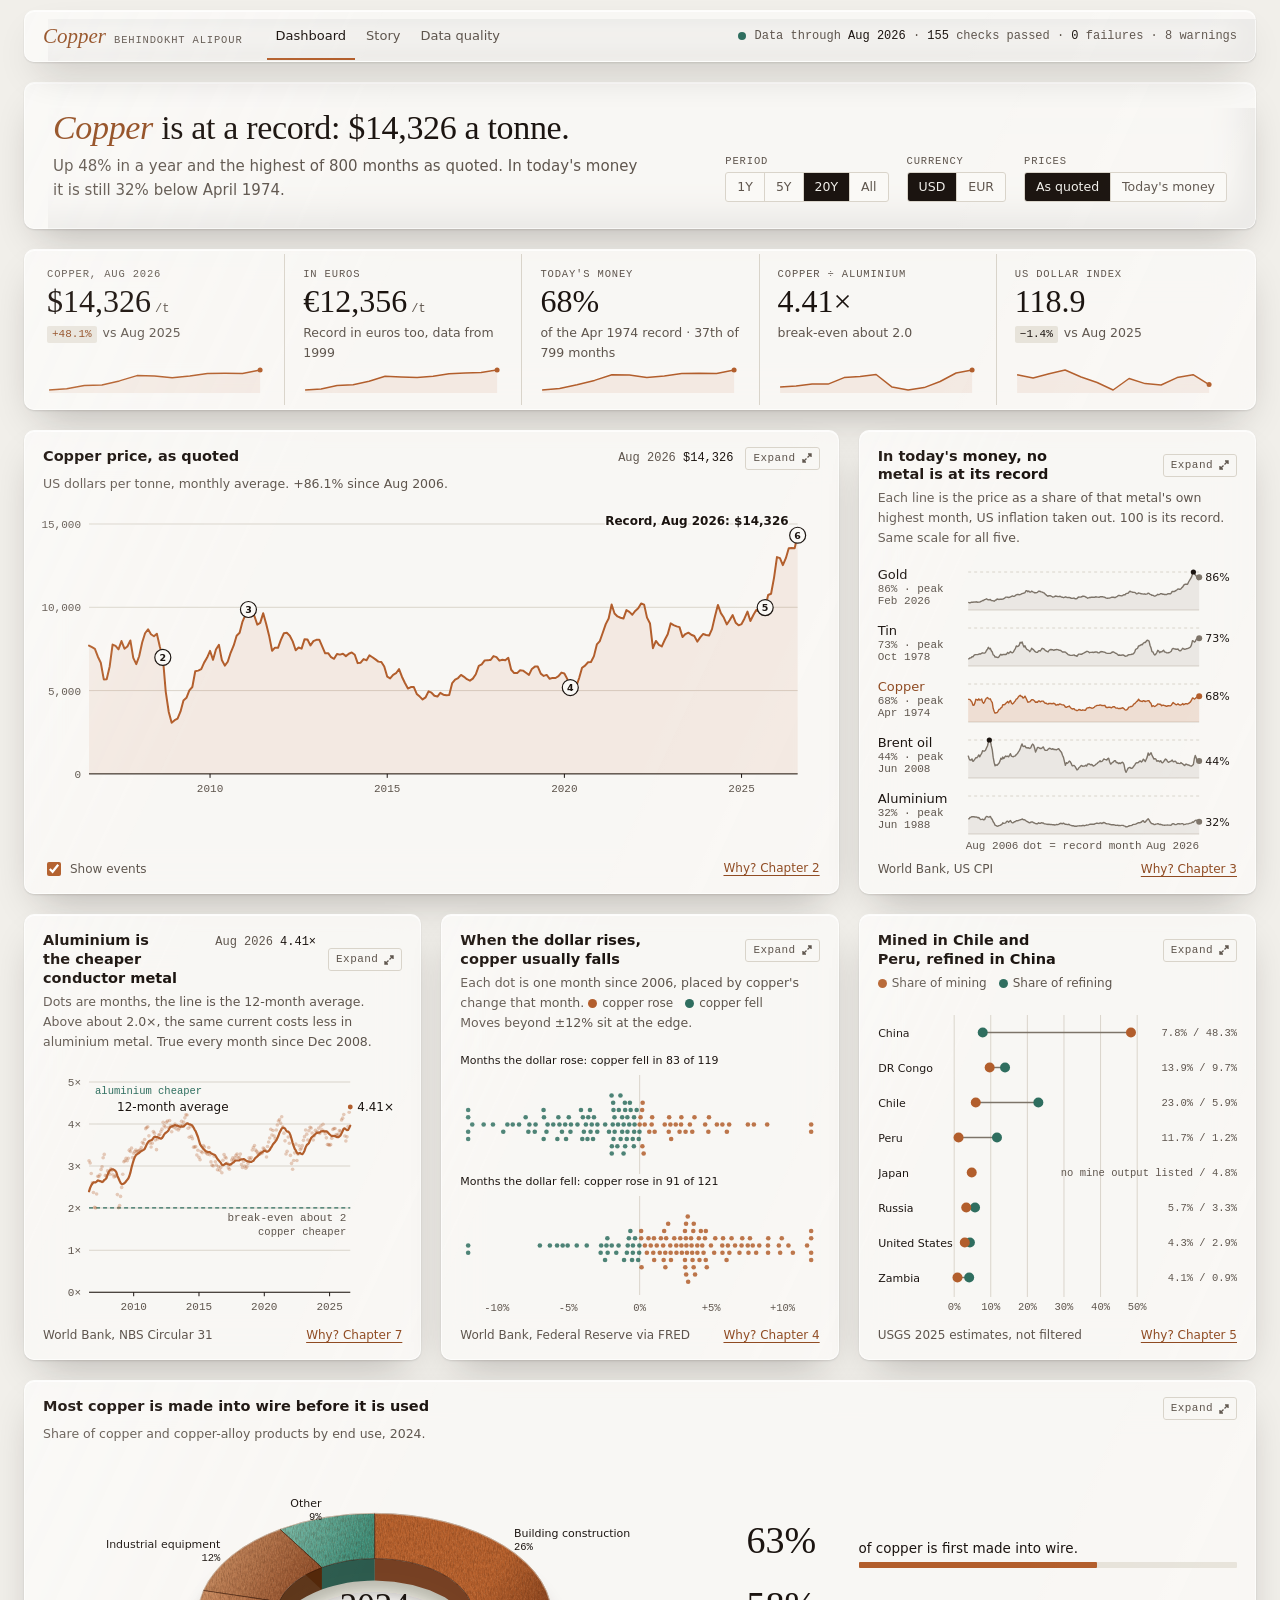
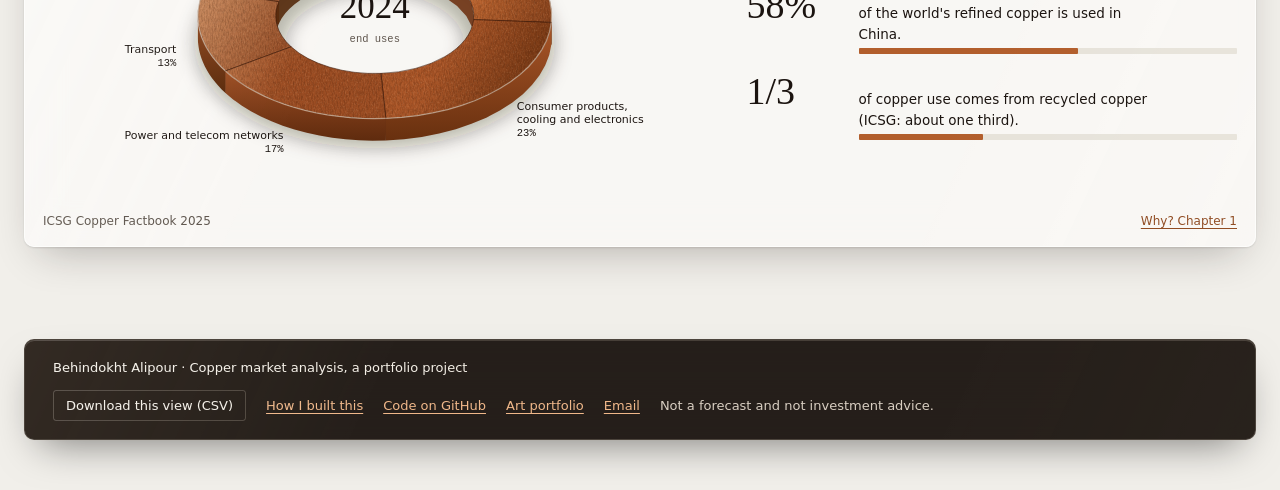
==== commit 65810ab9: "Round 3 layout: patina background, one glass header and footer, dashboard and Story matched to the s" ====
--- a/docs/index.html
+++ b/docs/index.html
@@ -9,26 +9,27 @@
 </head>
 <body>
 <a class="skip" href="#main">Skip to the content</a>
-<header class="nav rise" style="--i:0">
-  <div class="nav-bar glass lens">
+<div class="bg" id="bg" aria-hidden="true"></div>
+<div class="app">
+<header class="top glass lens" id="topbar" data-view="dashboard" data-frost="22">
+  <div class="top-in">
     <a class="brand" href="#dashboard" id="brand"></a>
-    <nav class="main" id="nav" aria-label="Views"></nav>
+    <nav class="views" id="nav" aria-label="Views"></nav>
+    <a class="status" id="status" href="#quality" hidden></a>
   </div>
-  <div class="subnav glass lens" id="subnav-wrap" hidden>
-    <nav class="main sub" id="subnav" aria-label="Chapters"></nav>
-  </div>
+  <nav class="chap" id="subnav" aria-label="Chapters" hidden></nav>
 </header>
 <main id="main" tabindex="-1">
-  <section class="page no-hero" id="dashboard" aria-labelledby="dashboard-title"></section>
+  <section class="page" id="dashboard" aria-labelledby="dashboard-title"></section>
   <section class="page" id="story" hidden></section>
-  <section class="page no-hero" id="quality" aria-labelledby="quality-title" hidden></section>
-  <section class="page no-hero" id="method" aria-labelledby="method-title" hidden></section>
+  <section class="page" id="quality" aria-labelledby="quality-title" hidden></section>
+  <section class="page" id="method" aria-labelledby="method-title" hidden></section>
 </main>
-<footer class="foot" id="footer"></footer>
+<footer class="foot smoke" id="footer"></footer>
+</div>
 <div class="sr" id="live" aria-live="polite"></div>
 <noscript><div class="wrap"><p>This site draws its charts with JavaScript. The numbers behind every chart are in the repository.</p></div></noscript>
 <script src="js/strings.en.js"></script>
-<script src="js/photo.js"></script>
 <script src="data/story.js"></script>
 <script src="data/chapters.js"></script>
 <script src="data/quality.js"></script>
--- a/docs/css/site.css
+++ b/docs/css/site.css
@@ -69,68 +69,6 @@
 .rise { animation: rise 640ms var(--ease) both; animation-delay: calc(var(--i, 0) * 90ms); }
 @keyframes rise { from { opacity: 0; transform: translateY(16px); } to { opacity: 1; transform: none; } }
 
-/* ---------- smoked glass: the nav bars, the sticky filter bar, the opener plaque and the closing panel, nowhere else ----------
-   The tint decides the contrast, not the backdrop: tools/glass_contrast.py measures every version over the brightest point behind it. */
-:root { --tint-bar: .9; --tint-plaque: .86; --tint-panel: .86; }
-.glass {
-  --tint: var(--tint-bar);
-  position: relative; isolation: isolate;
-  background: rgba(27, 20, 16, var(--tint));
-  -webkit-backdrop-filter: blur(3px) saturate(1.4);
-  backdrop-filter: blur(3px) saturate(1.4);
-  border: 1px solid rgba(255, 238, 220, .2);
-  border-radius: 10px;
-  box-shadow: inset 1px 1px 0 rgba(255, 244, 232, .38), inset -1px -1px 0 rgba(255, 244, 232, .08), 0 30px 44px -30px rgba(0, 0, 0, .85);
-  color: var(--ivory);
-}
-.plaque.glass { --tint: var(--tint-plaque); }
-.endpiece-panel.glass { --tint: var(--tint-panel); }
-/* a soft highlight that follows the pointer: only while the pointer is over the glass, never on its own */
-.glass::before { content: ""; position: absolute; inset: 0; border-radius: inherit; pointer-events: none; z-index: -1; opacity: 0; transition: opacity 200ms ease;
-  background: radial-gradient(circle 240px at var(--mx, 50%) var(--my, 50%), rgba(255, 244, 232, .06), rgba(255, 244, 232, 0) 70%); }
-.glass.hot::before { opacity: 1; }
-@supports not ((backdrop-filter: blur(1px)) or (-webkit-backdrop-filter: blur(1px))) { .glass { background: var(--ink-2); } }
-@media (prefers-reduced-transparency: reduce) { .glass { background: var(--ink-2) !important; -webkit-backdrop-filter: none !important; backdrop-filter: none !important; } .glass::before { display: none; } }
-@media (hover: none), (pointer: coarse), (prefers-reduced-motion: reduce) { .glass::before { display: none; } }
-.glass :focus-visible, footer.foot :focus-visible, .hero :focus-visible { outline-color: var(--copper-bright); }
-
-/* ---------- nav ---------- */
-.nav { position: fixed; top: 0; left: 0; right: 0; z-index: 20; padding: calc(env(safe-area-inset-top, 0px) + 12px) 16px 0; pointer-events: none; }
-.nav-bar { pointer-events: auto; max-width: 1120px; margin-inline: auto; display: flex; align-items: center; gap: var(--s4); padding: 10px 10px 10px 18px; }
-.brand { font-family: var(--display); font-size: 1.15rem; font-style: italic; color: var(--copper-bright); text-decoration: none; white-space: nowrap; font-variation-settings: "opsz" 24; }
-.brand:hover { color: var(--copper-bright); }
-.brand span { font-family: var(--mono); font-style: normal; font-size: 11px; letter-spacing: .08em; text-transform: uppercase; color: var(--ivory-dim); margin-left: 10px; }
-nav.main { display: flex; gap: 2px; margin-left: auto; overflow-x: auto; scrollbar-width: none; min-width: 0; }
-nav.main::-webkit-scrollbar { display: none; }
-nav.main a { font-size: 13px; font-weight: 500; text-decoration: none; color: var(--ivory-dim); padding: 7px 12px; border-radius: 6px; white-space: nowrap; flex: none; transition: color 160ms var(--ease), background-color 160ms var(--ease); }
-nav.main a:hover { color: var(--ivory); background: rgba(255, 244, 232, .08); }
-nav.main a[aria-current] { color: var(--ivory); box-shadow: inset 0 -1px 0 var(--copper-bright); border-radius: 0; }
-
-/* ---------- opener (Story page) ---------- */
-.hero { position: relative; color: var(--ivory); background-color: var(--ink); background-size: cover; background-position: 62% 38%; padding-block: calc(var(--navh, 96px) + 44px) var(--s7); }
-.hero.has-photo { background-image: linear-gradient(90deg, rgba(27, 20, 16, .94) 0%, rgba(27, 20, 16, .82) 42%, rgba(27, 20, 16, .38) 100%), var(--photo); }
-.hero-grid { display: grid; grid-template-columns: minmax(0, 7fr) minmax(0, 4fr); gap: var(--s6); align-items: end; }
-.hero .eyebrow { color: var(--ivory-dim); margin: 0 0 var(--s4); }
-.hero h1 { font-weight: 340; font-size: clamp(2.7rem, 6.4vw, 5.6rem); line-height: 1; letter-spacing: -.022em; text-wrap: balance; font-variation-settings: "opsz" 72; color: var(--ivory); }
-.hero h1 em { font-style: italic; color: var(--copper-bright); font-weight: 380; }
-.spark-anchor { position: relative; display: inline-block; width: 0; height: 0; }
-.spark-title { position: absolute; left: -.66em; top: -1.05em; width: 1.2em; height: 1.2em; overflow: visible; pointer-events: none; }
-.lede { margin: var(--s5) 0 0; max-width: 33em; font-size: 1.0625rem; color: var(--ivory-dim); }
-.facts { display: flex; flex-wrap: wrap; gap: var(--s3) var(--s5); margin: var(--s5) 0 0; padding: var(--s4) 0 0; border-top: 1px solid rgba(244, 239, 230, .2); list-style: none; }
-.facts li { display: grid; gap: 2px; }
-.facts b { font-family: var(--display); font-weight: 400; font-size: 1.6rem; line-height: 1.1; font-variant-numeric: lining-nums tabular-nums; color: var(--ivory); font-variation-settings: "opsz" 36; }
-.facts span { color: var(--ivory-dim); }
-.plaque { padding: var(--s4) var(--s4) var(--s3); }
-.plaque .mono { color: var(--ivory-dim); margin: 0; }
-.price { margin: var(--s3) 0 0; font-family: var(--display); font-weight: 400; font-size: clamp(2.8rem, 5vw, 3.9rem); line-height: 1; letter-spacing: -.02em; font-variant-numeric: lining-nums tabular-nums; font-variation-settings: "opsz" 72; }
-.price small { font-family: var(--mono); font-size: 12px; letter-spacing: .06em; color: var(--ivory-dim); margin-left: 8px; }
-.unit { margin: var(--s2) 0 var(--s4); color: var(--ivory-dim); font-size: .9375rem; }
-.cert { margin: 0; border-top: 1px solid rgba(244, 239, 230, .2); }
-.cert div { display: flex; justify-content: space-between; align-items: baseline; gap: var(--s4); padding: 10px 0; }
-.cert div + div { border-top: 1px solid rgba(244, 239, 230, .12); }
-.cert dt { font-family: var(--mono); font-size: 11px; letter-spacing: .06em; text-transform: uppercase; color: var(--ivory-dim); }
-.cert dd { margin: 0; text-align: right; font-size: .9375rem; }
-
 /* spark: nine thin rays, once */
 .spark:not(.go) { visibility: hidden; }
 .spark line { stroke: var(--copper-bright); stroke-width: 1.6; stroke-dasharray: var(--len) var(--len); stroke-dashoffset: var(--len); fill: none; }
@@ -144,7 +82,6 @@
 
 /* ---------- reading section ---------- */
 .page { padding-bottom: var(--s6); }
-.page.no-hero { padding-top: 112px; }
 .page-head { padding: clamp(8px, 2vw, 24px) 0 8px; }
 .intro { color: var(--muted); max-width: 44em; margin-top: 10px; }
 .finding { font: 400 1.1rem/1.65 var(--display); max-width: 44em; margin: 18px 0; font-variation-settings: "opsz" 20; }
@@ -153,17 +90,6 @@
 .hint { color: var(--muted); font-size: .9rem; margin-bottom: 14px; }
 .answer { font: 400 1.25rem/1.55 var(--display); max-width: 40em; margin: 12px 0 18px; font-variation-settings: "opsz" 24; }
 .hook { font: 400 clamp(1.7rem, 4.5vw, 2.4rem)/1.2 var(--display); max-width: 24em; margin: 8px 0 6px; font-variation-settings: "opsz" 48; }
-.story { display: grid; grid-template-columns: minmax(0, 3fr) minmax(0, 9fr); gap: var(--s5); margin-top: var(--s6); }
-.index { border-top: 1px solid var(--ink); padding-top: var(--s2); color: var(--muted); font-family: var(--mono); font-size: 12px; letter-spacing: .06em; text-transform: uppercase; }
-.index b { display: inline; font-family: var(--display); font-style: italic; font-weight: 400; font-size: 1.9rem; line-height: 1; color: var(--copper-text); margin: 0 .2em 0 .35em; text-transform: none; letter-spacing: 0; vertical-align: -.1em; font-variation-settings: "opsz" 48; }
-.story-body { border-top: 1px solid var(--rule); padding-top: var(--s2); min-width: 0; }
-.story-body h2 { margin: var(--s3) 0; }
-.found { background: var(--card); border: 1px solid var(--rule); border-radius: 4px; padding: 18px clamp(16px, 3vw, 26px); margin: 0 0 20px; }
-.found h3 { margin-bottom: 8px; }
-.found ul { list-style: none; margin: 0; padding: 0; }
-.found li { padding: 10px 0; border-top: 1px solid var(--rule); max-width: 46em; }
-.found li:first-child { border-top: 0; }
-.found a { font-weight: 500; white-space: nowrap; }
 
 /* buttons and inputs */
 .btn { font: 500 14px/1 var(--sans); background: var(--ink); color: var(--ivory); border: 1px solid var(--ink); border-radius: 3px; padding: 12px 16px; cursor: pointer; text-decoration: none; display: inline-block; transition: background-color 160ms var(--ease), color 160ms var(--ease); }
@@ -177,9 +103,6 @@
 .guess-value { font: 400 1.8rem var(--display); min-width: 3.4em; font-variation-settings: "opsz" 36; }
 fieldset.opts { border: 0; padding: 0; margin: 0; display: grid; gap: 10px; }
 fieldset.opts legend { padding: 0; margin-bottom: 8px; font-weight: 500; }
-.opt { display: flex; gap: 12px; align-items: flex-start; padding: 12px 14px; border: 1px solid var(--rule); border-radius: 3px; background: var(--card); cursor: pointer; }
-.opt:hover { border-color: var(--muted); }
-.opt input { margin-top: 4px; accent-color: var(--copper); width: 18px; height: 18px; flex: none; }
 .opt:has(input:checked) { border-color: var(--ink); background: var(--track); }
 .opt:has(input:focus-visible) { outline: 2px solid var(--copper-text); outline-offset: 2px; }
 
@@ -362,13 +285,9 @@
 
 /* chapters of the one-page story */
 .chapter { scroll-margin-top: var(--navh, 96px); }
-.chapter .story-body > h2 { margin: var(--s3) 0; }
-.chapter.wide { grid-template-columns: minmax(0, 1fr); gap: var(--s3); }
-.chapter.wide .index b { display: inline; font-size: 1.6rem; margin-left: var(--s2); }
 .skiprow { margin: 10px 0 0; }
 .linkbtn { background: none; border: 0; padding: 0; font: 500 14px var(--sans); color: var(--copper-text); text-decoration: underline; text-underline-offset: 3px; cursor: pointer; }
 .linkbtn:hover { color: var(--ink); }
-.bridge { font: italic 400 1.25rem/1.5 var(--display); max-width: 36em; margin: var(--s5) 0 var(--s3); padding-top: var(--s3); border-top: 1px solid var(--rule); font-variation-settings: "opsz" 24; }
 .events { margin: var(--s4) 0; }
 .events h3 { margin-bottom: 4px; }
 ol.eventlist { list-style: none; counter-reset: ev; margin: var(--s2) 0 0; padding: 0; }
@@ -435,8 +354,6 @@
 .flow li { position: relative; border-top: 2px solid var(--ink); padding-top: var(--s2); display: grid; gap: 4px; align-content: start; }
 .flow-n { color: var(--copper-text); }
 .flow-c { color: var(--muted); font-size: .9rem; }
-.guesses { margin: var(--s3) 0; padding: var(--s3) var(--s4); background: var(--card); border: 1px solid var(--rule); border-radius: 3px; }
-.guesses ul { margin: 6px 0 0; padding-left: 1.2em; }
 
 /* the interlude: copper in copper, the rest in ink-grey */
 .brow.grey .bfill { background: var(--muted); }
@@ -486,30 +403,13 @@
 .tile a { margin-top: var(--s2); font-weight: 500; font-size: 14px; color: var(--ink); text-decoration: underline; text-decoration-color: var(--copper); text-underline-offset: 5px; text-decoration-thickness: 1px; transition: text-decoration-thickness 160ms var(--ease); }
 .tile a:hover { text-decoration-thickness: 2px; }
 
-/* footer */
-footer.foot { background: var(--ink); color: var(--ivory); padding: var(--s6) 0; margin-top: var(--s5); }
-footer.foot a { color: var(--ivory); text-decoration-color: var(--copper-bright); }
-footer.foot a:hover { color: var(--copper-bright); }
-footer.foot .cols { display: grid; gap: 20px 40px; grid-template-columns: repeat(auto-fit, minmax(230px, 1fr)); }
-footer.foot h2 { font: 400 1.5rem var(--display); color: var(--ivory); margin-bottom: 8px; font-variation-settings: "opsz" 36; letter-spacing: 0; }
-footer.foot p { margin-bottom: .5em; color: var(--ivory-dim); }
-footer.foot details { margin-top: 22px; max-width: 60em; color: var(--ivory-dim); }
-footer.foot summary { cursor: pointer; font-weight: 500; color: var(--ivory); }
-footer.foot .fine { font-size: .85rem; margin-top: 18px; }
-
 [hidden] { display: none !important; }
 @media (max-width: 880px) {
-  .hero { padding-block: calc(var(--navh, 96px) + 28px) var(--s6); }
-  .hero-grid { grid-template-columns: minmax(0, 1fr); gap: var(--s5); }
-  .plaque { max-width: 420px; }
-  .story, .more { grid-template-columns: minmax(0, 1fr); gap: var(--s3); }
-  .index b { display: inline; font-size: 1.6rem; margin-left: var(--s2); }
 }
 @media (max-width: 620px) {
   .brand span { display: none; }
   .tiles { grid-template-columns: minmax(0, 1fr); }
   .tile:nth-child(2) { margin-top: 0; }
-  .nav-bar { gap: var(--s3); padding-left: 14px; }
   .meter .lab { font-size: .75rem; }
 }
 @media (prefers-reduced-motion: reduce) {
@@ -524,25 +424,6 @@
 .chart .bandfill { fill: var(--verdigris); opacity: .08; }
 .chart .bandline { stroke: var(--verdigris); stroke-width: 1.4; stroke-dasharray: 6 4; }
 .chart .bandlabel { fill: var(--ink); }
-.explain { display: grid; grid-template-columns: minmax(0, 1fr) auto; gap: var(--s4); align-items: center; margin: var(--s4) 0; }
-.explain ol { margin: 0; padding-left: 1.2em; }
-.explain li { margin: 6px 0; max-width: 34em; }
-.wirediagram { width: 210px; height: auto; }
-.wirediagram .cu { fill: var(--copper); }
-.wirediagram .al { fill: none; stroke: var(--verdigris); stroke-width: 3; stroke-dasharray: 6 4; }
-.wirediagram text { font: 500 12px var(--mono); fill: var(--ink); }
-.drivers { margin: var(--s5) 0; }
-.drivers h3 { margin-bottom: var(--s3); }
-.drivers ul { list-style: none; margin: 0; padding: 0; display: grid; grid-template-columns: repeat(2, minmax(0, 1fr)); column-gap: var(--s5); }
-.drivers li { border-top: 1px solid var(--rule); padding: var(--s3) 0; display: grid; gap: 4px; align-content: start; color: var(--ink); }
-.drivers li b { font: 600 1rem var(--sans); }
-.drivers li p { margin: 0; color: var(--muted); font-size: .9375rem; }
-.dtag { font: 500 11px/1.2 var(--mono); letter-spacing: .08em; text-transform: uppercase; color: var(--copper-text); }
-.hero .drivers h3 { color: #F4EFE6; }
-.hero .drivers li { border-top-color: rgba(244, 239, 230, .22); color: #F4EFE6; }
-.hero .drivers li p { color: rgba(244, 239, 230, .78); }
-.hero .drivers .dtag { color: var(--copper-bright); }
-.dataline { margin: 10px 0 0; color: rgba(244, 239, 230, .7); font-size: 11.5px; letter-spacing: .04em; }
 .mr .mrrow { display: grid; grid-template-columns: 9em minmax(0, 1fr); gap: var(--s3); align-items: center; padding: 8px 0; border-bottom: 1px solid var(--rule); }
 .mr .mrname { font-weight: 500; }
 .mr .mrbars { display: grid; gap: 4px; }
@@ -557,292 +438,312 @@
 .mr .mrkey .mine i { background: var(--verdigris); }
 .mr .mrkey .ref i { background: var(--copper); }
 @media (max-width: 620px) {
-  .explain { grid-template-columns: minmax(0, 1fr); }
-  .drivers ul { grid-template-columns: minmax(0, 1fr); }
   .mr .mrrow { grid-template-columns: minmax(0, 1fr); gap: 4px; }
 }
-.chart-host[data-narrow="false"] ~ .bandkey, .bandkey { display: none; }
-.chart-host[data-narrow="true"] ~ .bandkey { display: block; }
 
 /* limits: a label, a hairline, two plain muted sentences. No box, no side stripe. */
-.limits { margin: var(--s5) 0 var(--s3); }
-.limits-label { color: var(--muted); letter-spacing: .1em; text-transform: uppercase; font-size: 11px; margin: 0; padding-bottom: 6px; border-bottom: 1px solid var(--rule); }
-.limits .limit { color: var(--muted); font-size: .9375rem; max-width: 46em; margin: 8px 0 0; }
+
+/* ====================================================================================================================================================
+   Round 3: one glass identity for the dashboard and the story, copied from design_reference/dashboard-study.html and story-study.html.
+   The patina photo is one CSS variable (assets/patina-background.webp, local only: licence unconfirmed, known issue K08). Without the file the page is plain paper.
+   Text never sits on the photo: header, headline, KPI band, chart panels, chapter sheets, dialog, bridges, closing panel and footer are all glass.
+   Light glass for what is read and measured, smoked glass for the opener, the bridges, the closing panel and the footer. tools/glass_contrast.py checks every pair.
+   ==================================================================================================================================================== */
+:root {
+  --bg-photo: url("../../assets/patina-background.webp");
+  --gc: rgba(250, 249, 246, .86); --gedge: rgba(255, 255, 255, .65); --ghi: rgba(255, 255, 255, .75); --gsh: rgba(27, 20, 16, .30); --tex-shade: rgba(241, 239, 234, 0);
+  --smoke: rgba(24, 17, 13, .80); --sedge: rgba(255, 235, 215, .18); --ivory-2: #D9CFC2; --cu-bright: #F0B88A; --verdigris-text: #2F6E5F;
+  --grey: #7D7469; --ok: #2F6E5F; --fill: rgba(178, 94, 44, .09);
+}
+body.has-bg { --copper-text: #8E4920; }
+@media (prefers-color-scheme: dark) {
+  :root:not([data-theme="light"]) body.has-bg { --paper: #16110E; --card: #1F1814; --ink: #F4EFE6; --muted: #B5AA9C; --rule: #3A2F28; --track: #2E2520; --copper: #D27A43; --copper-text: #E09A63; --verdigris: #5FA592; --grey: #9A9084; --fill: rgba(210, 122, 67, .12); --ok: #5FA592; --verdigris-text: #79BCA8;
+    --gc: rgba(31, 24, 20, .86); --gedge: rgba(255, 235, 215, .16); --ghi: rgba(255, 235, 215, .14); --gsh: rgba(0, 0, 0, .5); --tex-shade: rgba(14, 10, 8, .62); --smoke: rgba(14, 10, 8, .80); color-scheme: dark; }
+}
+:root[data-theme="dark"] body.has-bg { --paper: #16110E; --card: #1F1814; --ink: #F4EFE6; --muted: #B5AA9C; --rule: #3A2F28; --track: #2E2520; --copper: #D27A43; --copper-text: #E09A63; --verdigris: #5FA592; --grey: #9A9084; --fill: rgba(210, 122, 67, .12); --ok: #5FA592; --verdigris-text: #79BCA8;
+  --gc: rgba(31, 24, 20, .86); --gedge: rgba(255, 235, 215, .16); --ghi: rgba(255, 235, 215, .14); --gsh: rgba(0, 0, 0, .5); --tex-shade: rgba(14, 10, 8, .62); --smoke: rgba(14, 10, 8, .80); color-scheme: dark; }
+
+.bg { position: fixed; inset: 0; z-index: 0; background-color: var(--paper); background-image: linear-gradient(var(--tex-shade), var(--tex-shade)), var(--bg-photo); background-size: cover; background-position: center; background-repeat: no-repeat; display: none; }
+body.has-bg .bg { display: block; }
+body.has-bg { background: var(--paper); color: var(--ink); }
+body:not(.has-bg) .bg { display: none; }
+.app { position: relative; z-index: 1; padding-inline: 24px; padding-block: 0 48px; }
+
+/* glass: the light plate and the smoked plate share one construction */
+.glass, .smoke { position: relative; isolation: isolate; border-radius: 10px; -webkit-backdrop-filter: blur(22px) saturate(160%); backdrop-filter: blur(22px) saturate(160%); }
+.glass { background: var(--gc); border: 1px solid var(--gedge); color: var(--ink); box-shadow: inset 0 1px 0 var(--ghi), 0 1px 2px rgba(27, 20, 16, .12), 0 18px 40px -16px var(--gsh); }
+.smoke { background: var(--smoke); border: 1px solid var(--sedge); color: var(--ivory); box-shadow: inset 0 1px 0 rgba(255, 235, 215, .16), 0 18px 40px -16px rgba(0, 0, 0, .5); }
+.glass::after, .smoke::after { content: ""; position: absolute; inset: 0; border-radius: inherit; pointer-events: none; z-index: 2; mix-blend-mode: soft-light;
+  background: linear-gradient(115deg, rgba(255, 255, 255, .30) 0, rgba(255, 255, 255, 0) 30%, rgba(255, 255, 255, 0) 72%, rgba(255, 255, 255, .08) 100%); }
+.smoke a { color: var(--cu-bright); }
+.smoke :focus-visible, .glass :focus-visible { outline-color: var(--copper); }
+.smoke :focus-visible { outline-color: var(--cu-bright); }
+/* the soft highlight that follows the pointer, on the elements that get the refraction (glass.js adds .hot) */
+.lens::before { content: ""; position: absolute; inset: 0; border-radius: inherit; pointer-events: none; z-index: -1; opacity: 0; transition: opacity 200ms ease;
+  background: radial-gradient(circle 260px at var(--mx, 50%) var(--my, 50%), rgba(255, 255, 255, .28), rgba(255, 255, 255, 0) 70%); }
+.lens.hot::before { opacity: 1; }
+@supports not ((backdrop-filter: blur(1px)) or (-webkit-backdrop-filter: blur(1px))) { .glass { background: var(--card); } .smoke { background: var(--ink-2); } }
+@media (prefers-reduced-transparency: reduce) { .glass { background: var(--card) !important; -webkit-backdrop-filter: none !important; backdrop-filter: none !important; } .smoke { background: var(--ink-2) !important; -webkit-backdrop-filter: none !important; backdrop-filter: none !important; } .lens::before { display: none; } }
+@media (hover: none), (pointer: coarse), (prefers-reduced-motion: reduce) { .lens::before { display: none; } }
+body:not(.has-bg) .top.glass { --gc: rgba(250, 249, 246, .94); }
+
+/* one header for the whole site */
+.top { position: sticky; top: calc(env(safe-area-inset-top, 0px) + 10px); z-index: 20; max-width: var(--hmax, 1180px); margin: 10px auto 0; padding: 0 18px; }
+.top-in { display: flex; align-items: center; gap: 24px; height: 50px; }
+.brand { font: italic 400 21px/1 var(--display); color: var(--copper-text); text-decoration: none; white-space: nowrap; font-variation-settings: "opsz" 24; }
+.brand:hover { color: var(--copper-text); }
+.brand small { font: 500 10.5px/1 var(--mono); letter-spacing: .08em; text-transform: uppercase; color: var(--muted); font-style: normal; margin-left: 8px; }
+.views { display: flex; gap: 2px; margin-left: auto; }
+.top[data-view="dashboard"] .views { margin-left: 0; }
+.views a, .chap a { font: 500 13px/1 var(--sans); color: var(--muted); text-decoration: none; padding: 16px 9px; border-bottom: 2px solid transparent; white-space: nowrap; }
+.views a:hover, .chap a:hover { color: var(--ink); }
+.views a[aria-current], .chap a[aria-current] { color: var(--ink); border-bottom-color: var(--copper); }
+.chap { display: flex; gap: 2px; border-top: 1px solid var(--rule); overflow-x: auto; scrollbar-width: none; }
+.chap::-webkit-scrollbar { display: none; }
+.chap a { padding: 11px 9px; font-size: 12.5px; flex: none; }
+.status { margin-left: auto; display: flex; align-items: center; gap: 8px; font: 400 12px/1.2 var(--mono); color: var(--muted); text-decoration: none; }
+.status b { color: var(--ink); font-weight: 500; }
+.status:hover { color: var(--ink); }
+.dot { width: 8px; height: 8px; border-radius: 50%; background: var(--ok); flex: none; }
+.page { padding-bottom: var(--s6); }
+.page > .wrap:first-child { padding-top: 28px; }
+.chapter { scroll-margin-top: var(--navh, 96px); }
+
+/* the slim footer */
+footer.foot { max-width: var(--hmax, 1180px); margin: 28px auto 0; padding: 18px 28px; font-size: 13px; background: var(--smoke); border-radius: 10px; }
+footer.foot .foot-row { display: flex; justify-content: space-between; gap: 12px 24px; flex-wrap: wrap; align-items: baseline; }
+footer.foot .foot-right { display: flex; gap: 8px 20px; flex-wrap: wrap; align-items: baseline; }
+footer.foot .muted, footer.foot p { color: var(--ivory-2); }
+footer.foot a { color: var(--cu-bright); text-decoration-color: var(--cu-bright); }
+footer.foot .foot-credits { margin-top: 12px; border-top: 1px solid var(--sedge); padding-top: 10px; }
+footer.foot .foot-credits summary { cursor: pointer; font-weight: 500; color: var(--ivory); }
+footer.foot .foot-credits p { margin: 8px 0 0; max-width: 70em; }
+footer.foot .btn { margin: 0; background: transparent; color: var(--ivory); border-color: var(--sedge); }
+footer.foot .btn:hover { background: var(--ivory); color: var(--ink); }
+
+/* ===================== the dashboard ===================== */
+.dash { max-width: 1400px; margin: 0 auto; }
+.dash .head { display: flex; align-items: flex-end; justify-content: space-between; gap: 24px 40px; flex-wrap: wrap; padding: 26px 28px; margin-block: 20px; }
+.dash .head h1 { margin: 0; font: 400 34px/1.1 var(--display); font-variation-settings: "opsz" 48; letter-spacing: -.01em; text-wrap: balance; }
+.dash .head h1 em { font-style: italic; color: var(--copper-text); }
+.dash .head p { margin: 8px 0 0; color: var(--muted); font-size: 15px; max-width: 62ch; }
+.filters { display: flex; gap: 18px; flex-wrap: wrap; }
+.fg { display: flex; flex-direction: column; gap: 5px; }
+.fg > span { font: 500 10.5px/1 var(--mono); letter-spacing: .08em; text-transform: uppercase; color: var(--muted); }
+.fseg { display: flex; border: 1px solid var(--rule); border-radius: 3px; background: var(--card); overflow: hidden; }
+.fseg button { font: 500 12.5px/1 var(--sans); color: var(--muted); background: none; border: 0; padding: 8px 11px; cursor: pointer; border-left: 1px solid var(--rule); }
+.fseg button:first-child { border-left: 0; }
+.fseg button:hover:not(:disabled) { color: var(--ink); }
+.fseg button[aria-pressed="true"] { background: var(--ink); color: var(--paper); }
+.fseg button:disabled { opacity: .4; cursor: not-allowed; }
+.fseg button:focus-visible { outline: 2px solid var(--copper); outline-offset: -2px; }
+
+.kpis { display: grid; grid-template-columns: repeat(5, minmax(0, 1fr)); padding: 4px 22px; margin-bottom: 20px; }
+.kpi { padding: 14px 18px 12px; border-left: 1px solid var(--rule); display: grid; grid-template-rows: auto auto auto 1fr; gap: 4px; min-width: 0; }
+.kpi:first-child { border-left: 0; padding-left: 0; }
+.k-l { font: 500 10.5px/1.2 var(--mono); letter-spacing: .08em; text-transform: uppercase; color: var(--muted); white-space: nowrap; overflow: hidden; text-overflow: ellipsis; }
+.k-v { font: 400 32px/1.05 var(--display); font-variation-settings: "opsz" 36; white-space: nowrap; font-variant-numeric: lining-nums tabular-nums; }
+.k-v small { font: 400 12px var(--mono); color: var(--muted); margin-left: 4px; }
+.k-c { font-size: 12.5px; color: var(--muted); display: flex; gap: 6px; align-items: baseline; flex-wrap: wrap; }
+.chip2 { font: 500 11px/1 var(--mono); padding: 3px 5px; border-radius: 2px; background: var(--track); color: var(--ink); }
+.chip2.up { color: var(--copper-text); }
+.spark2 { width: 100%; height: 26px; align-self: end; display: block; }
+
+.grid { display: grid; grid-template-columns: repeat(12, minmax(0, 1fr)); gap: 20px; align-items: stretch; }
+.panel { padding: 16px 18px 14px; min-width: 0; display: flex; flex-direction: column; }
+.s8 { grid-column: span 8; } .s4 { grid-column: span 4; } .wide { grid-column: span 12; }
+.ph { display: flex; justify-content: space-between; gap: 12px; align-items: baseline; }
+.ph h2 { flex: 1; margin: 0; font: 600 14.5px/1.3 var(--sans); text-wrap: balance; letter-spacing: 0; }
+.ro { font: 500 12px/1.2 var(--mono); color: var(--muted); white-space: nowrap; font-variant-numeric: lining-nums tabular-nums; }
+.ro b { color: var(--ink); font-weight: 500; }
+.panel .sub, .fig .sub { margin: 4px 0 8px; color: var(--muted); font-size: 12.5px; max-width: 70ch; }
+.pf { margin-top: auto; padding-top: 8px; display: flex; justify-content: space-between; gap: 12px; font-size: 12px; color: var(--muted); }
+.pf a { font-weight: 500; }
+.panel svg text, .fig svg text, .wires svg text { font: 400 10.5px var(--mono); fill: var(--muted); }
+.panel svg .lbl, .fig svg .lbl, .wires svg .lbl { font: 500 11px var(--sans); fill: var(--ink); }
+.panel .chart { width: 100%; display: block; touch-action: pan-y; }
+.toggle { display: flex; align-items: center; gap: 6px; font-size: 12px; color: var(--muted); cursor: pointer; }
+.toggle input { accent-color: var(--copper); width: 14px; height: 14px; }
+.toggle:focus-within { outline: 2px solid var(--copper); outline-offset: 3px; }
+.legend { display: inline-flex; gap: 12px; font-size: 12px; color: var(--muted); }
+.sw { display: inline-block; width: 9px; height: 9px; border-radius: 50%; margin-right: 5px; vertical-align: -1px; }
+.xb { font: 500 11px/1 var(--mono); letter-spacing: .04em; color: var(--muted); background: none; border: 1px solid var(--rule); border-radius: 3px; padding: 5px 7px; cursor: pointer; display: inline-flex; gap: 6px; align-items: center; align-self: center; white-space: nowrap; }
+.xb:hover { color: var(--ink); border-color: var(--ink); }
+.xb:focus-visible { outline: 2px solid var(--copper); outline-offset: 2px; }
+.xb svg { width: 10px; height: 10px; display: block; }
+.xb svg path { fill: none; stroke: currentColor; stroke-width: 1.4; }
+.d2-fade { animation: d2fade 300ms ease both; }
+@keyframes d2fade { from { opacity: .2; } to { opacity: 1; } }
+
+/* five small multiples on one scale */
+.sm { display: grid; gap: 2px; margin-top: 4px; }
+.sm-row { display: grid; grid-template-columns: 78px 1fr; gap: 10px; align-items: center; }
+.sm-n { font-weight: 500; font-size: 13px; line-height: 1.15; }
+.sm-n small { display: block; font: 400 11px var(--mono); color: var(--muted); }
+.sm-row.cu .sm-n { color: var(--copper-text); }
+.sm-axis .ro { display: flex; justify-content: space-between; font: 400 11px var(--mono); padding-right: 38px; }
+
+/* the donut and the three facts (dashboard panel and chapter 1) */
+.eu-wrap { display: grid; grid-template-columns: minmax(0, 1.15fr) minmax(0, .85fr); gap: 40px; align-items: center; margin-top: 4px; }
+.fig .eu-wrap { grid-template-columns: minmax(0, 1.7fr) minmax(0, .8fr); gap: 36px; }
+.eu-leg { display: none; list-style: none; margin: 6px 0 0; padding: 0; gap: 6px; font-size: 13px; }
+.eu-leg li { display: flex; gap: 8px; align-items: baseline; }
+.eu-leg .sw { border-radius: 1px; }
+.narrow .eu-leg { display: grid; }
+.facts { display: grid; gap: 18px; }
+.fact { display: grid; grid-template-columns: 96px 1fr; gap: 2px 16px; align-items: baseline; }
+.fact b { font: 400 38px/1 var(--display); font-variation-settings: "opsz" 48; grid-row: span 2; font-variant-numeric: lining-nums tabular-nums; }
+.fact span { font-size: 13.5px; max-width: 34ch; }
+.fact i { display: block; height: 6px; background: var(--track); border-radius: 1px; position: relative; align-self: end; }
+.fact i::after { content: ""; position: absolute; inset: 0 auto 0 0; width: var(--w); background: var(--copper); border-radius: 1px; }
+.fig .fact span { font-size: 14.5px; }
+.slice { cursor: pointer; outline: none; transition: transform .26s cubic-bezier(.2, .8, .2, 1), opacity .2s; }
+.slice:focus-visible path:first-of-type { outline: none; }
+.slice:focus-visible .rimfocus { stroke: var(--ink); stroke-width: 2; }
+@media (prefers-reduced-motion: reduce) { .slice { transition: none; } }
+@media (max-width: 900px) { .eu-wrap, .fig .eu-wrap { grid-template-columns: 1fr; gap: 20px; } }
+
+/* the dialog */
+dialog { max-width: none; border: 1px solid var(--gedge); border-radius: 10px; background: var(--card); box-shadow: inset 0 1px 0 var(--ghi), 0 30px 80px -20px rgba(0, 0, 0, .55); color: var(--ink); padding: 20px 24px 16px; width: min(1180px, calc(100vw - 24px)); max-height: calc(100vh - 24px); overflow: auto; margin: auto; font: inherit; }
+dialog::backdrop { background: rgba(27, 20, 16, .5); -webkit-backdrop-filter: blur(3px); backdrop-filter: blur(3px); }
+.dh { display: flex; gap: 14px; align-items: baseline; }
+.dh h2 { flex: 1; margin: 0; font: 400 24px/1.2 var(--display); font-variation-settings: "opsz" 36; text-wrap: balance; letter-spacing: 0; }
+.dd { margin-top: 10px; font-size: 13px; }
+.dd summary { cursor: pointer; font-weight: 500; color: var(--copper-text); }
+.tw { max-height: 240px; overflow: auto; margin-top: 8px; border: 1px solid var(--rule); }
+.tw table { border-collapse: collapse; width: 100%; font: 400 12.5px var(--mono); }
+.tw th, .tw td { text-align: left; padding: 5px 10px; border-bottom: 1px solid var(--rule); }
+.tw th { position: sticky; top: 0; background: var(--card); color: var(--muted); font-weight: 500; }
+.tw td:nth-child(n+2), .tw th:nth-child(n+2) { text-align: right; }
+dialog .pf { margin-top: 12px; border-top: 1px solid var(--rule); }
+dialog .evlist { margin-top: 10px; font-size: 13px; }
+html.dlg-open, html.dlg-open body { overflow: hidden; }
+dialog .chart { width: 100%; display: block; }
+dialog svg text { font: 400 10.5px var(--mono); fill: var(--muted); }
+dialog svg .lbl { font: 500 11px var(--sans); fill: var(--ink); }
+
+/* chart internals (shared by the dashboard, the dialog and the story charts) */
+.dchart .dlabel { font: 500 12px var(--sans); fill: var(--ink); }
+.dchart .dlabel.strong { font-weight: 600; }
+.dchart .xh { stroke: var(--ink); stroke-width: 1; pointer-events: none; stroke-dasharray: 2 2; }
+.dchart .evm { cursor: pointer; }
+.dchart .evn { font: 600 9.5px var(--sans); fill: var(--ink); pointer-events: none; }
+.dchart .evm:focus-visible { outline: none; }
+.dchart .evm:focus-visible circle { stroke: var(--copper); stroke-width: 2.6; }
+.dchart .xhhit { cursor: crosshair; }
+.dchart svg { touch-action: pan-y; }
+.dchart .bandline { stroke: var(--verdigris); stroke-width: 1.25; stroke-dasharray: 4 3; }
+.dchart .zone { font: 400 10.5px var(--mono); fill: var(--muted); }
+body.no-photo { --smoke: rgba(24, 17, 13, .94); }
+
+/* ===================== the story ===================== */
+.opener { max-width: 1180px; margin: 56px auto 0; display: grid; grid-template-columns: minmax(0, 1.35fr) minmax(0, .9fr); gap: 28px; align-items: end; }
+.op-text { padding: 40px 44px; }
+.kicker { font: 500 11px/1 var(--mono); letter-spacing: .1em; text-transform: uppercase; color: var(--ivory-2); }
+.opener h1 { margin: 16px 0 18px; font: 400 clamp(40px, 5.6vw, 76px)/1.02 var(--display); font-variation-settings: "opsz" 72; letter-spacing: -.015em; text-wrap: balance; color: var(--ivory); }
+.opener h1 em { color: var(--cu-bright); }
+.op-text p { color: var(--ivory-2); max-width: 52ch; margin: 0 0 14px; }
+.plaque { padding: 24px 26px; }
+.plaque .big { font: 400 58px/1 var(--display); font-variation-settings: "opsz" 72; margin: 10px 0 4px; font-variant-numeric: lining-nums tabular-nums; }
+.plaque .big small { font: 400 12px var(--mono); color: var(--ivory-2); margin-left: 6px; }
+.pl-row { display: flex; justify-content: space-between; gap: 16px; border-top: 1px solid var(--sedge); padding-block: 10px; font-size: 14px; }
+.pl-row > span:first-child { font: 500 11px/1.4 var(--mono); letter-spacing: .08em; text-transform: uppercase; color: var(--ivory-2); }
+.pl-row > span:last-child { text-align: right; }
+
+.sheet { max-width: 1180px; margin: 28px auto 0; padding: 44px 52px 40px; }
+.sheet .ch { display: flex; align-items: baseline; gap: 10px; font: 500 11px/1 var(--mono); letter-spacing: .1em; text-transform: uppercase; color: var(--muted); }
+.sheet .ch b { font: italic 400 34px/1 var(--display); color: var(--copper-text); letter-spacing: 0; text-transform: none; font-variation-settings: "opsz" 48; }
+.sheet h2 { margin: 14px 0 12px; font: 400 clamp(30px, 3.4vw, 44px)/1.1 var(--display); font-variation-settings: "opsz" 48; letter-spacing: -.01em; max-width: 22ch; text-wrap: balance; }
+.sheet .answer { font: 400 20px/1.5 var(--display); max-width: 60ch; margin: 0 0 26px; font-variation-settings: "opsz" 24; }
+.sheet .finding { max-width: 60ch; }
+.story-body { min-width: 0; }
+.drv-head { margin-top: 0; font-size: 28px; }
+.drivers { display: grid; grid-template-columns: repeat(3, minmax(0, 1fr)); gap: 0 28px; margin-top: 6px; }
+.drv { border-top: 1px solid var(--rule); padding: 12px 0 14px; }
+.drv small { font: 500 10.5px/1 var(--mono); letter-spacing: .1em; text-transform: uppercase; color: var(--copper-text); }
+.drv b { display: block; margin: 6px 0 2px; font-weight: 600; }
+.drv span { color: var(--muted); font-size: 14px; }
+.bridge { max-width: 720px; margin: 28px auto 0; padding: 20px 28px; font: italic 400 21px/1.45 var(--display); font-variation-settings: "opsz" 24; }
+.fig { border-top: 1px solid var(--ink); padding-top: 14px; margin-top: 8px; }
+.fig + .fig { margin-top: 28px; }
+.fig h3 { margin: 0; font: 600 15px/1.3 var(--sans); letter-spacing: 0; }
+.fig-foot { display: flex; justify-content: space-between; gap: 12px; flex-wrap: wrap; font-size: 12.5px; color: var(--muted); border-top: 1px solid var(--rule); padding-top: 8px; margin-top: 10px; }
+.fig-foot details.chipx { margin-left: 0; }
+.sheet .card, .sheet .chart-card { background: none; border: 0; border-top: 1px solid var(--ink); border-radius: 0; box-shadow: none; padding: 14px 0 0; margin: 8px 0 0; }
+.sheet .card + .card { margin-top: 28px; }
+.sheet .qtitle { margin: 0; font: 600 15px/1.3 var(--sans); letter-spacing: 0; }
+.sheet .hint { margin: 4px 0 10px; color: var(--muted); font-size: 13.5px; max-width: 70ch; }
+.sheet .found { background: none; border: 0; border-top: 1px solid var(--ink); border-radius: 0; padding: 14px 0 0; margin: 8px 0 22px; }
+.sheet .found li { padding: 10px 0; border-top: 1px solid var(--rule); max-width: 60em; }
+.sheet .found li:first-child { border-top: 0; }
+.sheet .found li a { display: block; margin-top: 4px; font-weight: 500; }
+.sheet .guesses { background: none; border: 0; border-top: 1px solid var(--rule); border-radius: 0; padding: 12px 0 0; margin: 18px 0; }
+.sheet .opt { display: flex; gap: 12px; align-items: flex-start; padding: 10px 0; border: 0; border-top: 1px solid var(--rule); border-radius: 0; background: none; cursor: pointer; }
+.sheet .opt:hover { background: rgba(127, 120, 110, .08); }
+.sheet .opt input { margin-top: 4px; accent-color: var(--copper); width: 18px; height: 18px; flex: none; }
+.sheet .opt:has(input:checked) { background: rgba(127, 120, 110, .12); }
+.sheet .opt:has(input:focus-visible) { outline: 2px solid var(--copper); outline-offset: 2px; }
+.sheet .reveal { border-top: 1px solid var(--rule); }
+.sheet .meter { background: var(--track); border-color: var(--rule); }
+.sheet .meter .dot { border-color: var(--card); }
+.sheet .note, .sheet .tile { background: none; border: 0; box-shadow: none; }
+.sheet .tablewrap { background: none; }
+.limits { margin-top: 26px; display: grid; grid-template-columns: 120px 1fr; gap: 6px 20px; font-size: 14px; color: var(--muted); border-top: 1px solid var(--rule); padding-top: 12px; }
+.limits h4 { margin: 0; font: 500 11px/1.6 var(--mono); letter-spacing: .1em; text-transform: uppercase; }
+.limits p { margin: 0 0 4px; max-width: 70ch; }
 .limits-full h3 { font: 600 1rem var(--sans); margin-bottom: 6px; }
 .limits-full ul { margin: 6px 0 0; padding-left: 1.2em; }
 .limits-full li { margin: 4px 0; }
-.summary-verdict { font-size: 1.6rem; line-height: 1.45; }
-.hurry { margin: 14px 0 0; }
-.hurry a { color: var(--copper-bright); font-weight: 500; }
-.of-total { color: var(--muted); font-weight: 400; }
+.sheet details.fold { border-top: 1px solid var(--rule); margin-top: 18px; padding-top: 10px; }
 .holds { margin: 6px 0 0; padding-left: 1.2em; }
-.holds li { margin: 8px 0; max-width: 44em; }
-.closing { font: italic 400 1.25rem/1.5 var(--display); max-width: 36em; margin: var(--s4) 0; }
-
-/* ---------- dashboard (landing page) ---------- */
-.subnav { pointer-events: auto; max-width: 1120px; margin: 6px auto 0; padding: 4px 10px; }
-.subnav nav.main { margin-left: 0; justify-content: flex-start; }
-.dash { padding-top: 8px; }
-.dashbar { position: sticky; top: var(--filtertop, 72px); z-index: 15; margin: 0 0 var(--s4); padding: 10px 14px 10px; }
-.dbar-row { display: flex; flex-wrap: wrap; gap: 10px 28px; align-items: end; }
-.dgroup { display: grid; gap: 4px; }
-.dlab { font-size: 11px; letter-spacing: .1em; text-transform: uppercase; color: var(--ivory-dim); }
-.dseg-row { display: inline-flex; }
-.dseg { font: 500 13px var(--sans); color: var(--ivory); background: transparent; border: 1px solid rgba(244, 239, 230, .34); border-radius: 3px; padding: 5px 12px; margin-left: -1px; cursor: pointer; line-height: 1.3; }
-.dseg:first-child { margin-left: 0; border-top-right-radius: 0; border-bottom-right-radius: 0; }
-.dseg:last-child { border-top-left-radius: 0; border-bottom-left-radius: 0; }
-.dseg:not(:first-child):not(:last-child) { border-radius: 0; }
-.dseg:hover:not(:disabled) { background: rgba(244, 239, 230, .1); }
-.dseg[aria-pressed="true"] { background: var(--ivory); color: var(--ink); border-color: var(--ivory); position: relative; z-index: 1; }
-.dseg:disabled { opacity: .45; cursor: not-allowed; }
-.dseg:focus-visible { outline: 2px solid var(--copper-bright); outline-offset: 2px; position: relative; z-index: 2; }
-.dnotes { margin: 0; min-height: 0; font-size: 12.5px; color: var(--ivory-dim); display: flex; flex-wrap: wrap; gap: 2px 18px; }
-.dnotes:not(:empty) { margin-top: 6px; }
-.dnote:empty { display: none; }
-.dreadout { margin: 8px 0 0; padding-top: 8px; border-top: 1px solid rgba(244, 239, 230, .2); min-height: 2.9em; font-size: 13px; line-height: 1.45; color: var(--ivory); font-variant-numeric: lining-nums tabular-nums; }
-.dreadout.idle { color: var(--ivory-dim); }
-.dreadout .sep { color: var(--ivory-dim); }
-
-.kpiband { display: grid; grid-template-columns: repeat(6, minmax(0, 1fr)); border-top: 1px solid var(--ink); border-bottom: 1px solid var(--rule); margin: 0 0 var(--s5); }
-.kpi { padding: var(--s3) var(--s3) var(--s3); border-left: 1px solid var(--rule); display: grid; gap: 4px; align-content: start; min-width: 0; }
-.kpi:first-child { border-left: 0; padding-left: 0; }
-.klabel { margin: 0; font-size: 11px; letter-spacing: .08em; text-transform: uppercase; color: var(--muted); line-height: 1.35; min-height: 2.7em; }
-.kfig { margin: 0; font: 400 clamp(1.7rem, 2.6vw, 2.2rem)/1.1 var(--display); font-variation-settings: "opsz" 36; font-variant-numeric: lining-nums tabular-nums; color: var(--ink); }
-.kctx { margin: 0; font-size: .8125rem; line-height: 1.4; color: var(--muted); }
-.kspark-host { height: 26px; margin-top: 4px; }
-.kspark { display: block; width: 96px; height: 26px; }
-.klink { font-size: .8125rem; font-weight: 500; }
-
-.dgrid { display: grid; grid-template-columns: repeat(12, minmax(0, 1fr)); gap: var(--s5) var(--s4); align-items: start; }
-.dpanel { background: var(--card); border: 1px solid var(--rule); border-radius: 4px; padding: 16px 18px 14px; min-width: 0; }
-.p-price { grid-column: span 8; }
-.p-metals { grid-column: span 4; }
-.p-dollar, .p-ratio, .p-supply { grid-column: span 4; }
-.p-health { grid-column: span 12; }
-.dhead { display: flex; justify-content: space-between; align-items: baseline; gap: var(--s3); flex-wrap: wrap; }
-.dhead h2 { font: 400 1.3rem/1.25 var(--display); font-variation-settings: "opsz" 24; margin: 0; }
-.why { font-size: .8125rem; font-weight: 500; white-space: nowrap; }
-.dhint { margin: 4px 0 8px; font-size: .8125rem; line-height: 1.45; color: var(--muted); min-height: 2.9em; max-width: 46em; }
-.p-price .dhint, .p-health .dhint { min-height: 0; }
-.dtools { display: flex; justify-content: flex-end; margin: 0 0 4px; }
-.dtoggle { display: inline-flex; gap: 8px; align-items: center; font-size: .8125rem; color: var(--ink); cursor: pointer; }
-.dtoggle input { accent-color: var(--copper); width: 16px; height: 16px; }
-.dtoggle:focus-within { outline: 2px solid var(--copper-text); outline-offset: 3px; }
-.dnote2 { min-height: 0; margin: 4px 0 0; }
-.dsrc { margin: 6px 0 0; font-size: .8125rem; }
-.dchart-host { min-height: 240px; }
-.dchart .dlabel { font: 500 12px var(--sans); }
-.dchart .dlabel.strong { font-weight: 600; }
-.dchart .xh { stroke: var(--ink); stroke-width: 1; pointer-events: none; }
-.dchart .bandline { stroke: var(--verdigris); stroke-width: 1.4; stroke-dasharray: 6 4; }
-.dchart .evm { cursor: pointer; }
-.dchart .evn { font: 600 9.5px var(--sans); fill: var(--ink); pointer-events: none; }
-.dchart .evm:focus-visible { outline: none; }
-.dchart .evm:focus-visible circle { stroke: var(--copper-text); stroke-width: 2.6; }
-.dchart .xhhit { cursor: crosshair; }
-.dchart svg { touch-action: pan-y; }
-.dmr .mrname { font-size: .875rem; }
-.dhealth { display: grid; gap: var(--s3); }
-.dfacts { list-style: none; margin: 0; padding: 0; display: flex; flex-wrap: wrap; gap: var(--s3) var(--s5); }
-.dfacts li { display: grid; gap: 2px; }
-.dfacts b { font: 400 1.9rem/1.1 var(--display); font-variation-settings: "opsz" 36; font-variant-numeric: lining-nums tabular-nums; }
-.dfacts span { font-size: .8125rem; color: var(--muted); }
-.dline { margin: 0; color: var(--muted); }
-
-@media (max-width: 1040px) {
-  .kpiband { grid-template-columns: repeat(3, minmax(0, 1fr)); }
+.holds li { margin: 8px 0; max-width: 60ch; }
+.closing { max-width: 1180px; margin: 28px auto 0; padding: 48px 52px; display: grid; grid-template-columns: minmax(0, 1fr) 260px; gap: 40px; align-items: end; }
+.closing p { margin: 12px 0 0; font: 400 clamp(22px, 2.4vw, 30px)/1.35 var(--display); max-width: 34ch; color: var(--ivory); font-variation-settings: "opsz" 36; }
+.closing nav { display: grid; gap: 10px; font-size: 14px; }
+.wires { display: flex; gap: 36px; align-items: flex-end; flex-wrap: wrap; margin-top: 6px; }
+.wires svg { max-width: 520px; width: 100%; display: block; }
+
+@media (max-width: 1100px) {
+  .kpis { grid-template-columns: repeat(3, minmax(0, 1fr)); }
   .kpi:nth-child(4) { border-left: 0; padding-left: 0; }
-  .kpi:nth-child(n + 4) { border-top: 1px solid var(--rule); }
-}
-@media (max-width: 880px) {
-  .dgrid { grid-template-columns: minmax(0, 1fr); }
-  .p-price, .p-metals, .p-dollar, .p-ratio, .p-supply, .p-health { grid-column: auto; }
-  .dhint { min-height: 0; }
-}
-@media (max-width: 620px) {
-  .kpiband { grid-template-columns: repeat(2, minmax(0, 1fr)); }
-  .kpi { border-left: 1px solid var(--rule); padding-left: var(--s3); }
-  .kpi:nth-child(odd) { border-left: 0; padding-left: 0; }
-  .kpi:nth-child(n + 3) { border-top: 1px solid var(--rule); }
-  .kpi:nth-child(4) { border-left: 1px solid var(--rule); padding-left: var(--s3); }
-  .klabel { min-height: 0; }
-  .dashbar { padding: 8px 10px; }
-  .dbar-row { gap: 8px 14px; }
-  .dseg { padding: 5px 9px; font-size: 12.5px; }
-  .dreadout { min-height: 4.4em; font-size: 12.5px; }
-  .dpanel { padding: 14px 14px 12px; }
-}
-@media (prefers-reduced-motion: reduce) { .dchart *, .reveal-rect { transition: none !important; } }
-.dmr .mrrow { padding: 4px 0; }
-.dmr .mrtrack { height: 8px; }
-.dmr .mrbars { gap: 2px; }
-.dmr .mrkey { margin-top: 6px; }
-.dmr .mrrow { grid-template-columns: minmax(0, 1fr); gap: 2px; }
-
-/* the closing section of the story: dark, the verdict on glass, the photo mirrored when it exists */
-.endpiece { position: relative; overflow: hidden; background-color: var(--ink); color: var(--ivory); padding-block: var(--s7); }
-.endpiece.has-photo::before { content: ""; position: absolute; inset: 0; background-image: linear-gradient(270deg, rgba(27, 20, 16, .55) 0%, rgba(27, 20, 16, .15) 100%), var(--photo); background-size: cover; background-position: 38% 38%; transform: scaleX(-1); }
-.endpiece-wrap { position: relative; display: flex; justify-content: flex-start; }
-.endpiece-panel { max-width: 46rem; padding: var(--s5) var(--s5) var(--s4); }
-.endpiece-title { font: 400 1rem var(--sans); letter-spacing: .08em; text-transform: uppercase; color: var(--ivory-dim); margin: 0 0 var(--s3); }
-.endpiece-verdict { margin: 0; font: 400 clamp(1.4rem, 2.6vw, 1.9rem)/1.4 var(--display); font-variation-settings: "opsz" 36; color: var(--ivory); }
-.endpiece-links { display: flex; gap: var(--s4); margin: var(--s4) 0 0; }
-.endpiece-links a { color: var(--copper-bright); font-weight: 500; }
-
-/* ================= dashboard, round 2: glass plates over a photo background =================
-   The photo is one CSS variable. assets/patina-background.webp is local only (its licence is not confirmed, known issue K08) and is not in docs/.
-   When the file is missing the page shows the plain paper colour and nothing moves. Text never sits on the photo: header, headline, filters, KPIs, panels,
-   dialog and footer are all plates. Light mode has no shade over the photo, dark mode has a dark one. The plate opacity is set from tools/glass_contrast.py. */
-:root { --bg-photo: url("../../assets/patina-background.webp"); }
-body.has-dash-bg {
-  --plate-a: .86;
-  --plate: rgba(250, 249, 246, var(--plate-a));
-  --plate-edge: rgba(255, 255, 255, .72);
-  --plate-hi: rgba(255, 255, 255, .8);
-  --plate-shadow: 0 16px 36px -22px rgba(30, 18, 10, .5);
-  --sheen-a: .22;
-  --grey: #7D7469;
-  --copper-text: #8E4920;          /* a little deeper than the site's #A85629, so it holds 4.5:1 on the plates over the darkest backdrop */
-  background-color: var(--paper);
-  background-image: var(--bg-photo);
-  background-size: cover; background-position: center; background-attachment: fixed;
-}
-body.has-dash-bg::before { content: ""; position: fixed; inset: 0; z-index: -1; pointer-events: none; background: transparent; }
-@media (prefers-color-scheme: dark) {
-  :root:not([data-theme="light"]) body.has-dash-bg { --paper: #16110E; --card: #1F1814; --ink: #F4EFE6; --muted: #B5AA9C; --rule: #3A2F28; --track: #2E2520; --copper: #D27A43; --copper-text: #E09A63; --verdigris: #5FA592; --grey: #9A9084; --fill: rgba(210, 122, 67, .12);
-    --plate: rgba(31, 24, 20, var(--plate-a)); --plate-edge: rgba(255, 238, 220, .16); --plate-hi: rgba(255, 238, 220, .12); --plate-shadow: 0 16px 36px -22px rgba(0, 0, 0, .8); --sheen-a: .06; color-scheme: dark; }
-  :root:not([data-theme="light"]) body.has-dash-bg::before { background: rgba(12, 8, 6, .6); }
-}
-:root[data-theme="dark"] body.has-dash-bg { --paper: #16110E; --card: #1F1814; --ink: #F4EFE6; --muted: #B5AA9C; --rule: #3A2F28; --track: #2E2520; --copper: #D27A43; --copper-text: #E09A63; --verdigris: #5FA592; --grey: #9A9084; --fill: rgba(210, 122, 67, .12);
-  --plate: rgba(31, 24, 20, var(--plate-a)); --plate-edge: rgba(255, 238, 220, .16); --plate-hi: rgba(255, 238, 220, .12); --plate-shadow: 0 16px 36px -22px rgba(0, 0, 0, .8); --sheen-a: .06; color-scheme: dark; }
-:root[data-theme="dark"] body.has-dash-bg::before { background: rgba(12, 8, 6, .6); }
-
-.plate { position: relative; isolation: isolate; background: var(--plate); color: var(--ink); border: 1px solid var(--plate-edge); border-radius: 10px;
-  box-shadow: inset 0 1px 0 var(--plate-hi), var(--plate-shadow); -webkit-backdrop-filter: blur(22px) saturate(140%); backdrop-filter: blur(22px) saturate(140%); }
-.plate::after { content: ""; position: absolute; inset: 0; border-radius: inherit; pointer-events: none; z-index: -1;
-  background: linear-gradient(115deg, rgba(255, 255, 255, var(--sheen-a)) 0%, rgba(255, 255, 255, 0) 32%, rgba(255, 255, 255, 0) 68%, rgba(255, 255, 255, calc(var(--sheen-a) / 2)) 100%); }
-.plate.lens::before { content: ""; position: absolute; inset: 0; border-radius: inherit; pointer-events: none; z-index: -1; opacity: 0; transition: opacity 200ms ease;
-  background: radial-gradient(circle 260px at var(--mx, 50%) var(--my, 50%), rgba(255, 255, 255, .28), rgba(255, 255, 255, 0) 70%); }
-.plate.lens.hot::before { opacity: 1; }
-@supports not ((backdrop-filter: blur(1px)) or (-webkit-backdrop-filter: blur(1px))) { .plate, body.has-dash-bg .nav-bar.glass, body.has-dash-bg .subnav.glass { background: var(--card) !important; } }
-@media (prefers-reduced-transparency: reduce) { .plate, body.has-dash-bg .nav-bar.glass { background: var(--card) !important; -webkit-backdrop-filter: none !important; backdrop-filter: none !important; } }
-@media (hover: none), (pointer: coarse), (prefers-reduced-motion: reduce) { .plate.lens::before { display: none; } }
-
-/* the nav bar on the dashboard is a light plate too */
-body.has-dash-bg .nav-bar.glass { background: var(--plate); color: var(--ink); border-color: var(--plate-edge); box-shadow: inset 0 1px 0 var(--plate-hi), var(--plate-shadow); -webkit-backdrop-filter: blur(22px) saturate(140%); backdrop-filter: blur(22px) saturate(140%); }
-body.has-dash-bg .brand, body.has-dash-bg .brand:hover { color: var(--copper-text); }
-body.has-dash-bg .brand span { color: var(--muted); }
-body.has-dash-bg nav.main a { color: var(--muted); }
-body.has-dash-bg nav.main a:hover { color: var(--ink); background: rgba(127, 120, 110, .14); }
-body.has-dash-bg nav.main a[aria-current] { color: var(--ink); box-shadow: inset 0 -1px 0 var(--copper); }
-body.has-dash-bg .nav-bar :focus-visible { outline-color: var(--copper); }
-
-.d2.wrap { max-width: 1400px; padding-top: 8px; }
-.d2-head { padding: 20px 26px 18px; margin: 0 0 14px; }
-.d2-h1 { margin: 0; font: 400 clamp(1.7rem, 3.2vw, 2.45rem)/1.12 var(--display); font-variation-settings: "opsz" 48; letter-spacing: -.01em; text-wrap: balance; }
-.d2-h1 em { font-style: italic; color: var(--copper-text); }
-.d2-lede { margin: 8px 0 0; color: var(--muted); font-size: 15px; max-width: 64ch; }
-.d2-bar { position: sticky; top: var(--filtertop, 72px); z-index: 15; padding: 10px 16px 10px; margin: 0 0 14px; }
-.d2-bar .dlab { color: var(--muted); }
-.d2-bar .dseg { color: var(--ink); background: transparent; border: 1px solid var(--muted); border-radius: 3px; }
-.d2-bar .dseg:hover:not(:disabled) { background: rgba(127, 120, 110, .16); }
-.d2-bar .dseg[aria-pressed="true"] { background: var(--ink); color: var(--paper); border-color: var(--ink); }
-.d2-bar .dseg:focus-visible { outline: 2px solid var(--copper); }
-.d2-bar .dnotes { color: var(--muted); }
-.d2-bar .dreadout { color: var(--ink); border-top: 1px solid var(--rule); }
-.d2-bar .dreadout.idle, .d2-bar .dreadout .sep { color: var(--muted); }
-.d2-kpis { display: grid; grid-template-columns: repeat(6, minmax(0, 1fr)); padding: 6px 20px 8px; margin: 0 0 14px; }
-.d2-kpis .kpi { border-left: 1px solid var(--rule); }
-.d2-kpis .kpi:first-child { border-left: 0; padding-left: 0; }
-.d2-kpis .klabel { color: var(--muted); }
-.d2-kpis .kfig { color: var(--ink); }
-.d2-kpis .kctx { color: var(--muted); }
-.d2-grid { display: grid; grid-template-columns: repeat(12, minmax(0, 1fr)); gap: 14px; align-items: stretch; }
-.d2-panel { padding: 16px 18px 14px; min-width: 0; display: flex; flex-direction: column; }
-.d2-panel .dsrc { margin-top: auto; padding-top: 8px; color: var(--muted); }
-.s8 { grid-column: span 8; } .s4 { grid-column: span 4; } .s12 { grid-column: span 12; }
-.d2-panel .dhead h2 { font: 600 1rem/1.3 var(--sans); }
-.d2-acts { display: inline-flex; gap: 14px; align-items: center; }
-.d2-expand { display: inline-flex; gap: 6px; align-items: center; font: 500 11px/1 var(--mono); letter-spacing: .06em; text-transform: uppercase; color: var(--ink); background: transparent; border: 1px solid var(--muted); border-radius: 3px; padding: 5px 8px; cursor: pointer; }
-.d2-expand:hover { background: rgba(127, 120, 110, .16); }
-.d2-expand:focus-visible { outline: 2px solid var(--copper); outline-offset: 2px; }
-.d2-host { min-height: 120px; min-width: 0; }
-.d2-fade { animation: d2fade 300ms ease both; }
-@keyframes d2fade { from { opacity: .2; } to { opacity: 1; } }
-.d2-panel .chart text, .d2-panel svg text { font: 400 10.5px var(--mono); fill: var(--muted); }
-.d2-panel svg text.lbl { font: 500 11.5px var(--sans); fill: var(--ink); }
-.d2-panel .dlabel { font: 500 12px var(--sans); fill: var(--ink); }
-
-/* five small multiples on one scale */
-.sm { display: grid; gap: 4px; margin-top: 4px; }
-.sm-row { display: grid; grid-template-columns: 90px minmax(0, 1fr); gap: 8px; align-items: center; }
-.sm-n { font-weight: 500; font-size: 13px; line-height: 1.15; }
-.sm-n small { display: block; font: 400 11px var(--mono); color: var(--muted); margin-top: 2px; }
-.sm-row.cu .sm-n { color: var(--copper-text); }
-.sm-axis .ro { display: flex; justify-content: space-between; font: 400 11px var(--mono); color: var(--muted); padding-right: 38px; }
-
-/* the donut and the three facts */
-.d2-uses { display: grid; grid-template-columns: minmax(0, 7fr) minmax(0, 5fr); gap: 32px; align-items: center; }
-.d2-facts { display: grid; gap: 20px; }
-.d2-fig { margin: 0; font: 400 clamp(2rem, 3vw, 2.8rem)/1 var(--display); font-variation-settings: "opsz" 48; color: var(--ink); }
-.d2-fact-t { margin: 2px 0 8px; color: var(--ink); }
-.d2-track { height: 10px; background: var(--track); border-radius: 2px; overflow: hidden; }
-.d2-track span { display: block; height: 100%; background: var(--copper); }
-.d2-donut-list { margin: 0; }
-.dn-list { margin: 8px 0 0; padding-left: 1.2em; }
-.donut { display: block; overflow: visible; max-width: 100%; }
-.donut text { fill: var(--ink); }
-.donut .dn-label { font: 500 12.5px var(--sans); }
-.donut .dn-lp { font: 600 12.5px var(--mono); fill: var(--copper-text); }
-.donut .dn-c-big { font-family: var(--display); font-variant-numeric: lining-nums tabular-nums; font-variation-settings: "opsz" 48; }
-.donut .dn-c-big.idle { fill: var(--muted); }
-.donut .dn-c-name { font: 500 12px var(--sans); }
-.donut .dn-slice { transition: transform .26s ease-out, opacity .26s ease-out; transform-box: view-box; transform-origin: var(--ox, 50%) var(--oy, 50%); outline: none; cursor: pointer; }
-.donut .dn-slice.on { transform: translate(var(--dx), var(--dy)) scale(1.07); }
-.donut.has-on .dn-slice:not(.on) { opacity: .6; }
-.donut .dn-slice:focus-visible .dn-outline { stroke: var(--ink); stroke-width: 2; }
-@media (prefers-reduced-motion: reduce) {
-  .donut .dn-slice { transition: none; }
-  .donut .dn-slice.on { transform: translate(var(--dx), var(--dy)); }
-  .d2-fade { animation: none; }
-}
-
-/* the dialog */
-.d2-dialog { width: min(1180px, calc(100vw - 24px)); max-width: none; max-height: calc(100vh - 24px); margin: auto; padding: 0; overflow: auto; color: var(--ink); }
-.d2-dialog::backdrop { background: rgba(22, 16, 12, .5); -webkit-backdrop-filter: blur(3px); backdrop-filter: blur(3px); }
-.dlg-in { padding: 20px 24px 18px; }
-.dlg-head { display: flex; justify-content: space-between; gap: 16px; align-items: flex-start; }
-.dlg-title { margin: 0; font: 400 1.5rem/1.25 var(--display); font-variation-settings: "opsz" 30; }
-.dlg-sub { min-height: 0; }
-.dlg-chart { min-width: 0; margin: 6px 0 10px; }
-.dlg-readout { min-height: 1.5em; }
-html.dlg-open, html.dlg-open body { overflow: hidden; }
-.d2-foot { padding: 16px 22px; margin: 14px 0 0; display: grid; gap: 10px; }
-.d2-foot .dline, .d2-foot .dfacts span, .dfoot-note { color: var(--muted); }
-
-@media (max-width: 1100px) {
-  .d2-kpis { grid-template-columns: repeat(3, minmax(0, 1fr)); }
-  .d2-kpis .kpi:nth-child(4) { border-left: 0; padding-left: 0; }
-  .d2-kpis .kpi:nth-child(n + 4) { border-top: 1px solid var(--rule); }
+  .kpi:nth-child(n+4) { border-top: 1px solid var(--rule); }
   .s8, .s4 { grid-column: span 12; }
-  .d2-grid .p-ratio, .d2-grid .p-dollar, .d2-grid .p-supply { grid-column: span 12; }
-  .d2-uses { grid-template-columns: minmax(0, 1fr); }
-}
-@media (max-width: 620px) {
-  .d2-kpis { grid-template-columns: repeat(2, minmax(0, 1fr)); padding: 4px 14px 8px; }
-  .d2-kpis .kpi { border-left: 1px solid var(--rule); padding-left: var(--s3); }
-  .d2-kpis .kpi:nth-child(odd) { border-left: 0; padding-left: 0; }
-  .d2-kpis .kpi:nth-child(n + 3) { border-top: 1px solid var(--rule); }
-  .d2-head { padding: 16px 16px 14px; }
-  .d2-bar { padding: 8px 12px; }
-  .d2-panel { padding: 14px 14px 12px; }
-  .d2-dialog { width: calc(100vw - 12px); max-height: calc(100vh - 24px); }
-  .dlg-in { padding: 14px 14px 14px; }
-}
-body.has-dash-bg .btn { background: var(--ink); color: var(--paper); border-color: var(--ink); }
-body.has-dash-bg .btn.secondary { background: transparent; color: var(--ink); border-color: var(--muted); }
-.donut .dn-slice { will-change: transform, opacity; }
-.dlg-readout { color: var(--ink); border-top: 1px solid var(--rule); padding-top: 6px; }
-.dlg-readout.idle, .dlg-readout .sep { color: var(--muted); }
-.dlg-chart .d2-uses { grid-template-columns: minmax(0, 1fr) 280px; }
-@media (max-width: 900px) { .dlg-chart .d2-uses { grid-template-columns: minmax(0, 1fr); } }
+  .grid .s4.third { grid-column: span 6; }
+}
+@media (max-width: 900px) {
+  .opener, .closing { grid-template-columns: 1fr; }
+  .drivers { grid-template-columns: 1fr 1fr; }
+  .sheet, .closing { padding: 28px 22px; }
+  .op-text { padding: 28px 22px; }
+  .limits { grid-template-columns: 1fr; }
+}
+@media (max-width: 720px) {
+  .app { padding-inline: 16px; }
+  .top { padding: 0 12px; }
+  .top-in { gap: 14px; height: auto; flex-wrap: wrap; padding-block: 6px 0; }
+  .status { margin-left: 0; order: 3; width: 100%; padding-bottom: 8px; }
+  .views a { padding: 12px 8px; }
+  .brand small { display: none; }
+  .dash .head h1 { font-size: 27px; }
+  .kpis { grid-template-columns: repeat(2, minmax(0, 1fr)); }
+  .kpi { border-left: 0; padding-left: 0; }
+  .kpi:nth-child(even) { border-left: 1px solid var(--rule); padding-left: 14px; }
+  .kpi:nth-child(n+3) { border-top: 1px solid var(--rule); }
+  .kpi:nth-child(4) { padding-left: 14px; }
+  .kpi:last-child { grid-column: span 2; border-left: 0; padding-left: 0; }
+  .grid .s4.third { grid-column: span 12; }
+  .dash .head { padding: 20px 18px; }
+  dialog { width: calc(100vw - 12px); padding: 14px 14px 12px; }
+}
+@media (max-width: 560px) { .drivers { grid-template-columns: 1fr; } .fact { grid-template-columns: 80px 1fr; } .fact b { font-size: 32px; } }
+@media (prefers-reduced-motion: reduce) { .dchart *, .reveal-rect, .d2-fade { transition: none !important; animation: none !important; } }
+dialog.glass { background: var(--card); }
+.kspark { align-self: end; min-height: 26px; }
+.donut-host { min-width: 0; }
+.chart .zonetop { fill: var(--verdigris-text); }
+.closing-line { font: italic 400 1.25rem/1.5 var(--display); max-width: 36em; margin: 20px 0; font-variation-settings: "opsz" 24; }
+.sheet.slim { padding: 18px 28px; }
+.sheet.slim .srcfold { margin: 0; }
+.story-wrap { max-width: none; }
+.legend .sw { background: var(--copper); }
+.page { scroll-margin-top: 400px; }
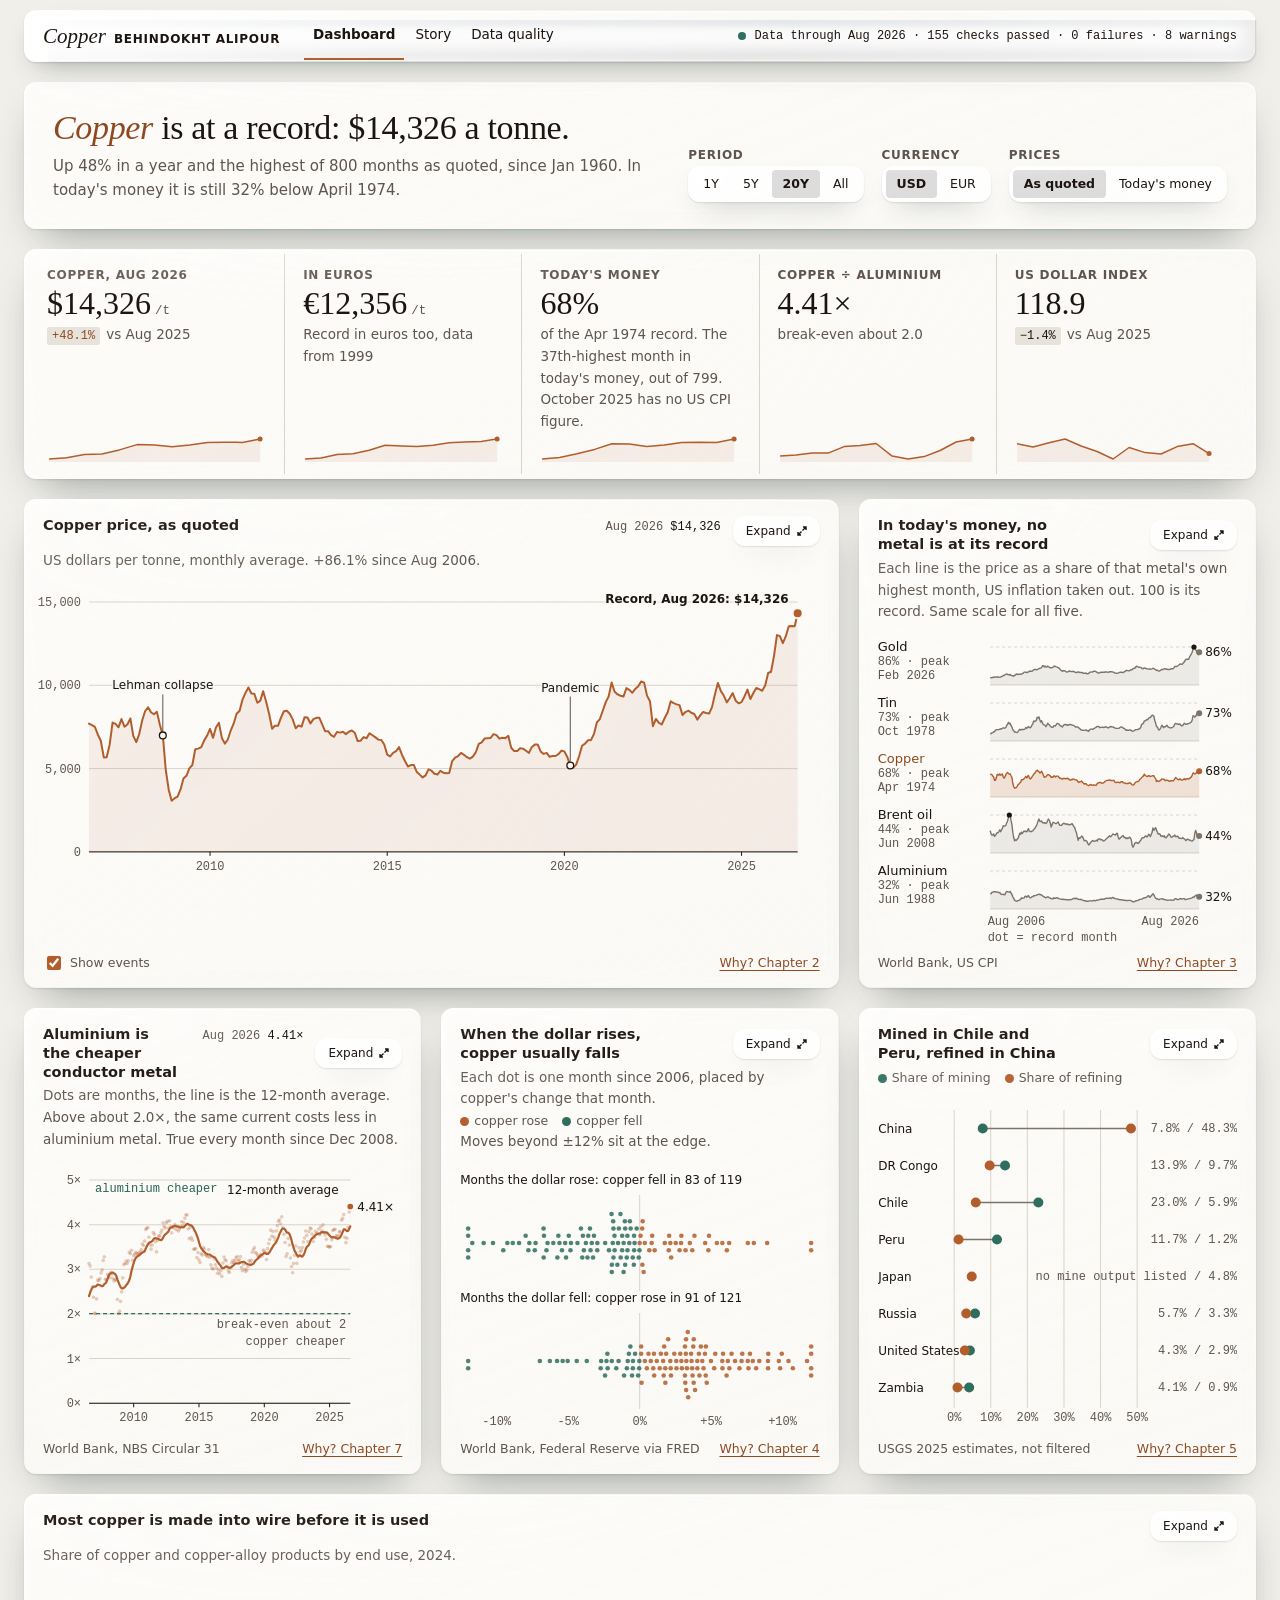
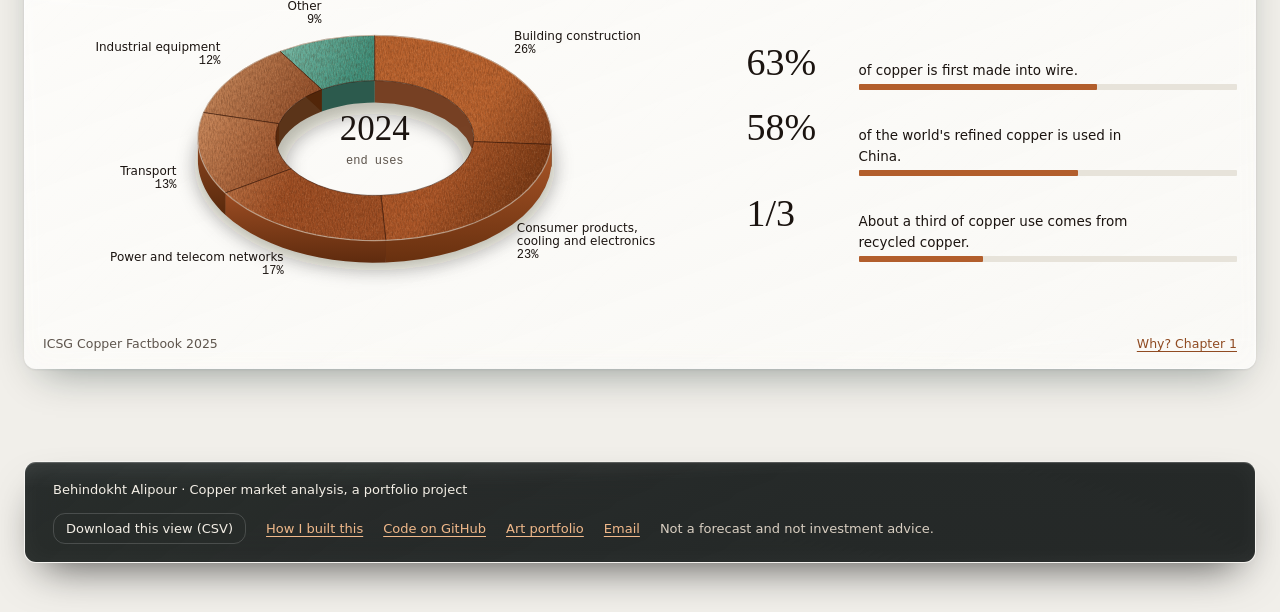
==== commit 63258435: "Round 4 liquid glass: clear glass for the header and small controls, reading glass for panels and sh" ====
--- a/docs/index.html
+++ b/docs/index.html
@@ -11,7 +11,7 @@
 <a class="skip" href="#main">Skip to the content</a>
 <div class="bg" id="bg" aria-hidden="true"></div>
 <div class="app">
-<header class="top glass lens" id="topbar" data-view="dashboard" data-frost="22">
+<header class="top clear lens" id="topbar" data-view="dashboard">
   <div class="top-in">
     <a class="brand" href="#dashboard" id="brand"></a>
     <nav class="views" id="nav" aria-label="Views"></nav>
--- a/docs/css/site.css
+++ b/docs/css/site.css
@@ -1,15 +1,16 @@
 /* Copper market analysis: site styles. Light content on neutral paper, a dark opener, smoked glass on the nav bar and the opener plaque only.
    Every colour is a state of copper: bright metal, oxidised ink, verdigris patina, and paper to read on.
-   Fonts (Newsreader, IBM Plex Sans, IBM Plex Mono) are self-hosted in ../fonts; nothing is loaded from the web.
+   Fonts (Newsreader for headings and big numbers, Atkinson Hyperlegible Next for text, Atkinson Hyperlegible Mono for ticks and figures in tables) are self-hosted in ../fonts; nothing is loaded from the web.
    tools/contrast_report.py reads the tokens below and checks every pair of colours that is used. */
 
 @font-face { font-family: "Newsreader"; src: url("../fonts/newsreader-latin-opsz-normal.woff2") format("woff2"); font-weight: 200 800; font-style: normal; font-display: swap; }
 @font-face { font-family: "Newsreader"; src: url("../fonts/newsreader-latin-opsz-italic.woff2") format("woff2"); font-weight: 200 800; font-style: italic; font-display: swap; }
-@font-face { font-family: "IBM Plex Sans"; src: url("../fonts/ibm-plex-sans-latin-400-normal.woff2") format("woff2"); font-weight: 400; font-style: normal; font-display: swap; }
-@font-face { font-family: "IBM Plex Sans"; src: url("../fonts/ibm-plex-sans-latin-500-normal.woff2") format("woff2"); font-weight: 500; font-style: normal; font-display: swap; }
-@font-face { font-family: "IBM Plex Sans"; src: url("../fonts/ibm-plex-sans-latin-600-normal.woff2") format("woff2"); font-weight: 600; font-style: normal; font-display: swap; }
-@font-face { font-family: "IBM Plex Mono"; src: url("../fonts/ibm-plex-mono-latin-400-normal.woff2") format("woff2"); font-weight: 400; font-style: normal; font-display: swap; }
-@font-face { font-family: "IBM Plex Mono"; src: url("../fonts/ibm-plex-mono-latin-500-normal.woff2") format("woff2"); font-weight: 500; font-style: normal; font-display: swap; }
+@font-face { font-family: "Atkinson Hyperlegible Next"; src: url("../fonts/atkinson-next-latin-400-normal.woff2") format("woff2"); font-weight: 400; font-style: normal; font-display: swap; }
+@font-face { font-family: "Atkinson Hyperlegible Next"; src: url("../fonts/atkinson-next-latin-500-normal.woff2") format("woff2"); font-weight: 500; font-style: normal; font-display: swap; }
+@font-face { font-family: "Atkinson Hyperlegible Next"; src: url("../fonts/atkinson-next-latin-600-normal.woff2") format("woff2"); font-weight: 600; font-style: normal; font-display: swap; }
+@font-face { font-family: "Atkinson Hyperlegible Next"; src: url("../fonts/atkinson-next-latin-700-normal.woff2") format("woff2"); font-weight: 700; font-style: normal; font-display: swap; }
+@font-face { font-family: "Atkinson Hyperlegible Mono"; src: url("../fonts/atkinson-mono-latin-400-normal.woff2") format("woff2"); font-weight: 400; font-style: normal; font-display: swap; }
+@font-face { font-family: "Atkinson Hyperlegible Mono"; src: url("../fonts/atkinson-mono-latin-500-normal.woff2") format("woff2"); font-weight: 500; font-style: normal; font-display: swap; }
 
 :root {
   color-scheme: light;
@@ -27,8 +28,8 @@
   --copper-bright: #E09A63;  /* accent on ink only: title word, nav underline, spark */
   --verdigris: #2F6E5F;      /* second data series (always dashed), plain-answer rule */
   --display: "Newsreader", "Iowan Old Style", Georgia, serif;
-  --sans: "IBM Plex Sans", "Segoe UI", system-ui, sans-serif;
-  --mono: "IBM Plex Mono", ui-monospace, "SFMono-Regular", Menlo, monospace;
+  --sans: "Atkinson Hyperlegible Next", "Segoe UI", system-ui, sans-serif;
+  --mono: "Atkinson Hyperlegible Mono", ui-monospace, "SFMono-Regular", Menlo, monospace;
   --ease: cubic-bezier(.22, .61, .36, 1);
   --s1: 4px; --s2: 8px; --s3: 16px; --s4: 24px; --s5: 40px; --s6: 64px; --s7: 112px;
 }
@@ -56,12 +57,12 @@
 a:hover { color: var(--ink); }
 :focus-visible { outline: 2px solid var(--copper-text); outline-offset: 3px; border-radius: 2px; }
 .sr { position: absolute; width: 1px; height: 1px; overflow: hidden; clip: rect(0 0 0 0); white-space: nowrap; }
-.skip { position: absolute; left: 8px; top: -60px; z-index: 50; background: var(--ink); color: var(--ivory); padding: 10px 14px; border-radius: 0 0 3px 3px; }
+.skip { position: absolute; left: 8px; top: -60px; z-index: 50; background: var(--btn-bg); color: var(--btn-fg); padding: 10px 14px; border-radius: 0 0 3px 3px; }
 .skip:focus { top: env(safe-area-inset-top, 0px); outline-color: var(--copper-bright); }
 .wrap { max-width: 1160px; margin-inline: auto; padding-inline: clamp(16px, 4vw, 40px); }
 .small { font-size: .875rem; }
 .muted { color: var(--muted); }
-.mono, .eyebrow { font-family: var(--mono); font-size: 12px; letter-spacing: .06em; text-transform: uppercase; }
+.mono, .eyebrow { font: 600 12px/1.3 var(--sans); letter-spacing: .06em; text-transform: uppercase; }
 .eyebrow { color: var(--muted); margin: 0 0 var(--s2); }
 .num, table, svg text, output, .tabular { font-variant-numeric: lining-nums tabular-nums; }
 
@@ -92,10 +93,10 @@
 .hook { font: 400 clamp(1.7rem, 4.5vw, 2.4rem)/1.2 var(--display); max-width: 24em; margin: 8px 0 6px; font-variation-settings: "opsz" 48; }
 
 /* buttons and inputs */
-.btn { font: 500 14px/1 var(--sans); background: var(--ink); color: var(--ivory); border: 1px solid var(--ink); border-radius: 3px; padding: 12px 16px; cursor: pointer; text-decoration: none; display: inline-block; transition: background-color 160ms var(--ease), color 160ms var(--ease); }
-.btn:hover { background: transparent; color: var(--ink); }
-.btn.secondary { background: transparent; color: var(--ink); }
-.btn.secondary:hover { background: var(--ink); color: var(--ivory); }
+.btn { font: 500 14px/1 var(--sans); background: var(--btn-bg); color: var(--btn-fg); border: 1px solid var(--btn-bg); border-radius: 3px; padding: 12px 16px; cursor: pointer; text-decoration: none; display: inline-block; transition: background-color 160ms var(--ease), color 160ms var(--ease); }
+.btn:hover { background: transparent; color: var(--ink); border-color: var(--ink); }
+.btn.secondary { background: var(--clear-fill) padding-box, var(--clear-rim) border-box; border: 1px solid transparent; border-radius: var(--rad); box-shadow: var(--clear-sh); color: var(--ink); }
+.btn.secondary:hover { background: var(--btn-bg); color: var(--btn-fg); }
 .btn.small { padding: 8px 12px; font-size: 13px; margin-top: 12px; }
 .btn[disabled] { opacity: .5; cursor: not-allowed; }
 .row { display: flex; flex-wrap: wrap; gap: 12px 16px; align-items: center; }
@@ -132,11 +133,11 @@
 .chart .leader { stroke: var(--muted); stroke-width: 1; }
 .chart .zeroline { stroke: var(--ink); stroke-width: 1.2; }
 .chart .axisline { stroke: var(--ink); stroke-width: 1; }
-.chart .ax { font-family: var(--mono); font-size: 11px; fill: var(--muted); }
-.chart .lbl { font-size: 12.5px; font-weight: 500; fill: var(--ink); }
+.chart .ax { font-family: var(--mono); font-size: 12px; fill: var(--muted); }
+.chart .lbl { font-size: 12px; font-weight: 500; fill: var(--ink); }
 .chart .callout { font-size: 12px; fill: var(--ink); }
 .chart .callout .strong { font-weight: 600; }
-.chart .badge { font-size: 11px; font-weight: 600; }
+.chart .badge { font-size: 12px; font-weight: 600; }
 .chart .evline { stroke: var(--ink); stroke-width: 1; stroke-dasharray: 1.5 3; opacity: .55; }
 .chart .gapline { stroke: var(--muted); stroke-width: 1; stroke-dasharray: 3 3; }
 .chart.will-draw .reveal-rect { transform: scaleX(0); transform-box: fill-box; transform-origin: left center; }
@@ -190,7 +191,7 @@
 .dots .rowlab { font-size: 13px; font-weight: 500; fill: var(--ink); }
 .dots .rowsub { font-size: 12px; fill: var(--muted); }
 .dots .val { font-size: 12px; font-weight: 500; fill: var(--ink); }
-.dots .ax { font-family: var(--mono); font-size: 11px; fill: var(--muted); }
+.dots .ax { font-family: var(--mono); font-size: 12px; fill: var(--muted); }
 .dots .gridline { stroke: var(--rule); stroke-width: 1; }
 .dots .zeroline { stroke: var(--ink); stroke-width: 1.2; }
 .dots .axisline { stroke: var(--ink); stroke-width: 1; }
@@ -234,7 +235,7 @@
 .rref { position: absolute; top: -4px; bottom: -4px; width: 3px; margin-left: -1px; background: var(--copper); }
 .rdot { position: absolute; top: 1px; width: 16px; height: 16px; margin-left: -8px; border-radius: 50%; background: var(--copper); border: 2px solid var(--card); }
 .rval { font-size: .9rem; }
-.raxis { position: relative; height: 18px; margin-top: 8px; font-family: var(--mono); font-size: 11px; color: var(--muted); }
+.raxis { position: relative; height: 18px; margin-top: 8px; font-family: var(--mono); font-size: 12px; color: var(--muted); }
 .raxis span { position: absolute; transform: translateX(-50%); }
 .raxis-label { margin-top: 2px; }
 .trow { padding: 10px 0; border-bottom: 1px solid var(--rule); }
@@ -248,9 +249,9 @@
 .tlab.l { transform: translateX(calc(-100% - 6px)); }
 .tlab.r { margin-left: 6px; }
 .tzero-label { text-align: center; margin-top: 6px; }
-.pill { display: inline-block; font: 500 11px var(--mono); letter-spacing: .06em; padding: 2px 8px; border-radius: 2px; border: 1px solid var(--muted); color: var(--ink); background: var(--card); text-transform: uppercase; vertical-align: middle; }
+.pill { display: inline-block; font: 600 12px var(--sans); letter-spacing: .06em; padding: 2px 8px; border-radius: 2px; border: 1px solid var(--muted); color: var(--ink); background: var(--card); text-transform: uppercase; vertical-align: middle; }
 .pill.warn { border-color: var(--copper-text); color: var(--copper-text); }
-.pill.fail { background: var(--ink); border-color: var(--ink); color: var(--ivory); }
+.pill.fail { background: var(--btn-bg); border-color: var(--btn-bg); color: var(--btn-fg); }
 .pill.pass { border-color: var(--verdigris); color: var(--verdigris); }
 .pill.info { border-color: var(--rule); color: var(--muted); }
 .issue { padding: 10px 0; border-bottom: 1px solid var(--rule); }
@@ -304,7 +305,7 @@
 .supply-grid { display: grid; grid-template-columns: minmax(0, 8fr) minmax(0, 4fr); gap: var(--s4) var(--s5); align-items: start; margin-top: var(--s2); }
 .mapwrap { position: relative; min-width: 0; }
 .mapbox svg { display: block; width: 100%; height: auto; }
-.mapbox .land { fill: var(--rule); stroke: var(--card); stroke-width: .7; }
+.mapbox .land { fill: var(--rule); stroke: var(--halo); stroke-width: .7; }
 .mapnotes { margin-top: var(--s3); }
 .mapnotes p { margin: 0 0 .6em; max-width: 34em; }
 .bubble { outline: none; cursor: default; }
@@ -312,7 +313,7 @@
 .bubble.out .disc { fill: var(--copper); stroke: var(--copper); }
 .bubble.res .disc { fill: var(--verdigris); stroke: var(--verdigris); }
 .bubble:hover .disc, .bubble:focus-visible .disc { fill-opacity: .8; stroke: var(--ink); stroke-width: 2.4; }
-.maplab { font: 500 17px var(--sans); fill: var(--ink); paint-order: stroke; stroke: var(--card); stroke-width: 4px; stroke-linejoin: round; pointer-events: none; }
+.maplab { font: 500 17px var(--sans); fill: var(--ink); paint-order: stroke; stroke: var(--halo); stroke-width: 8px; stroke-linejoin: round; pointer-events: none; }
 .mapwrap.narrow .maplab { display: none; }
 .toplist h4 { margin-bottom: var(--s2); }
 .toplist ol { list-style: none; margin: 0; padding: 0; }
@@ -328,24 +329,25 @@
 .scatter .quad { fill: var(--copper); opacity: .08; }
 .scatter .gridline { stroke: var(--rule); stroke-width: 1; }
 .scatter .zeroline { stroke: var(--ink); stroke-width: 1.2; }
-.scatter .ax { font-family: var(--mono); font-size: 11px; fill: var(--muted); }
+.scatter .ax { font-family: var(--mono); font-size: 12px; fill: var(--muted); }
 .scatter .ax.strong { fill: var(--copper-text); font-weight: 500; }
 .scatter .pt.opposite { fill: var(--copper); fill-opacity: .85; }
 .scatter .pt.same { fill: var(--muted); fill-opacity: .45; }
 .scatter .pt.unchanged { fill: var(--card); stroke: var(--ink); stroke-width: 1.2; }
 .scatter .fitline { fill: none; stroke: var(--ink); stroke-width: 1.6; }
-.scatter .bigl { font: 400 22px var(--display); fill: var(--ink); font-variation-settings: "opsz" 30; paint-order: stroke; stroke: var(--card); stroke-width: 5px; stroke-linejoin: round; }
+.scatter .bigl { font: 400 22px var(--display); fill: var(--ink); font-variation-settings: "opsz" 30; paint-order: stroke; stroke: var(--halo); stroke-width: 5px; stroke-linejoin: round; }
+.scatter svg.narrow .bigl { font-size: 18px; }
 .scatter .ring { fill: none; stroke: var(--ink); stroke-width: 1.6; }
 
 
 /* source chips: a tap or focus opens where the number comes from */
 details.chipx { display: inline-block; position: relative; vertical-align: baseline; margin-left: 6px; }
-details.chipx > summary { list-style: none; display: inline-block; cursor: pointer; font: 400 12px var(--sans); text-decoration: underline; text-underline-offset: 3px; text-decoration-thickness: 1px; color: var(--copper-text); line-height: 1.5; }
+details.chipx > summary { list-style: none; display: inline-block; cursor: pointer; font: 400 12.5px var(--sans); text-decoration: underline; text-underline-offset: 3px; text-decoration-thickness: 1px; color: var(--copper-text); line-height: 1.5; }
 details.chipx > summary::-webkit-details-marker { display: none; }
-.glass details.chipx > summary, .hero details.chipx > summary { color: var(--copper-bright); }
+.smoke details.chipx > summary, .hero details.chipx > summary { color: var(--cu-bright); }
 .chip-panel { position: absolute; z-index: 30; left: 0; top: calc(100% + 6px); width: min(340px, 80vw); background: var(--card); color: var(--ink); border: 1px solid var(--muted); border-radius: 3px; padding: 10px 12px; box-shadow: 0 4px 14px rgba(27, 20, 16, .22); font: 400 13px/1.45 var(--sans); text-align: left; letter-spacing: 0; text-transform: none; }
 .chip-panel p { margin: 0 0 6px; }
-.chip-panel code { font: 500 12px var(--mono); }
+.chip-panel code { font: 500 12.5px var(--mono); }
 .plaque .chip-panel { right: 0; left: auto; }
 .price details.chipx { vertical-align: middle; }
 
@@ -418,7 +420,7 @@
 }
 
 /* tabular lining numerals wherever digits line up (last, because the font shorthand above resets font-variant-numeric) */
-.num, table, svg text, output, .tabular, .bignum, .guess-value, .price, .facts b, .chart-tip, .meter .lab, .chip, .verdict, .marklist { font-variant-numeric: lining-nums tabular-nums; }
+.num, table, svg text, output, .tabular, .bignum, .guess-value, .price, .facts b, .chart-tip, .meter .lab, .chip, .chip2, .verdict, .marklist, .status, .ro, .k-v, .fact b, .plaque .big, .pl-row { font-variant-numeric: lining-nums tabular-nums; }
 
 /* brief v2: uses chapter, aluminium chapter, driver strip, mined-versus-refined chart */
 .chart .bandfill { fill: var(--verdigris); opacity: .08; }
@@ -444,24 +446,57 @@
 /* limits: a label, a hairline, two plain muted sentences. No box, no side stripe. */
 
 /* ====================================================================================================================================================
-   Round 3: one glass identity for the dashboard and the story, copied from design_reference/dashboard-study.html and story-study.html.
+   Round 3: one glass identity for the dashboard and the story. Round 4 matches design_reference/glass-type-study.html ("Proposed"): liquid glass in two tiers with one set of tokens.
+   Clear glass is the navigation layer only (the header, the segmented filters, the Expand and other small buttons, the chapter links). Text on it is ink or ivory, nothing paler.
+   Reading glass holds every chart and every block of text (panels, sheets, key figures, headline plate). The smoked plates (opener, bridges, closing panel, footer) are the dark reading glass in both themes.
+   Both tiers: 12 px radius, a 1 px rim drawn as a gradient border (bright top left, faint in the middle, brighter bottom right), an inset top highlight, a soft shadow and a faint specular highlight.
    The patina photo is one CSS variable (assets/patina-background.webp, local only: licence unconfirmed, known issue K08). Without the file the page is plain paper.
-   Text never sits on the photo: header, headline, KPI band, chart panels, chapter sheets, dialog, bridges, closing panel and footer are all glass.
-   Light glass for what is read and measured, smoked glass for the opener, the bridges, the closing panel and the footer. tools/glass_contrast.py checks every pair.
+   Text never sits on the photo. tools/glass_contrast.py checks every pair over the lightest and darkest 1 percent of the photo and reads the tokens below.
    ==================================================================================================================================================== */
 :root {
   --bg-photo: url("../../assets/patina-background.webp");
-  --gc: rgba(250, 249, 246, .86); --gedge: rgba(255, 255, 255, .65); --ghi: rgba(255, 255, 255, .75); --gsh: rgba(27, 20, 16, .30); --tex-shade: rgba(241, 239, 234, 0);
-  --smoke: rgba(24, 17, 13, .80); --sedge: rgba(255, 235, 215, .18); --ivory-2: #D9CFC2; --cu-bright: #F0B88A; --verdigris-text: #2F6E5F;
+  --tex-shade: rgba(241, 239, 234, 0);
+  --rad: 12px;
+  /* clear glass */
+  --clear-fill: linear-gradient(160deg, rgba(255, 255, 255, .52), rgba(255, 255, 255, .30));
+  --top-fill: linear-gradient(160deg, rgba(255, 255, 255, .68), rgba(255, 255, 255, .52));
+  --clear-rim: linear-gradient(135deg, rgba(255, 255, 255, .95), rgba(255, 255, 255, .35) 30%, rgba(255, 255, 255, .08) 60%, rgba(255, 255, 255, .6));
+  --clear-bf: blur(14px) saturate(190%) brightness(1.12);
+  --clear-sh: inset 0 1px 1px rgba(255, 255, 255, .95), inset 0 -1px 1px rgba(255, 255, 255, .35), inset 0 0 22px rgba(255, 255, 255, .22), 0 1px 2px rgba(8, 30, 26, .12), 0 12px 28px -14px rgba(8, 30, 26, .45);
+  --clear-solid: rgba(250, 249, 246, .92);
+  /* reading glass */
+  --read-fill: linear-gradient(160deg, rgba(252, 251, 248, .84), rgba(248, 247, 243, .76));
+  --read-rim: linear-gradient(135deg, rgba(255, 255, 255, .95), rgba(255, 255, 255, .4) 30%, rgba(255, 255, 255, .1) 60%, rgba(255, 255, 255, .7));
+  --read-bf: blur(30px) saturate(150%) brightness(1.1);
+  --read-sh: inset 0 1px 1px rgba(255, 255, 255, .95), inset 0 0 26px rgba(255, 255, 255, .25), 0 1px 2px rgba(8, 30, 26, .10), 0 18px 40px -18px rgba(8, 30, 26, .45);
+  /* the dark reading glass (smoked plates), the same in both themes */
+  --smoke-fill: linear-gradient(160deg, rgba(26, 31, 30, .90), rgba(14, 18, 17, .86));
+  --smoke-rim: linear-gradient(135deg, rgba(255, 255, 255, .42), rgba(255, 255, 255, .10) 30%, rgba(255, 255, 255, .03) 60%, rgba(255, 255, 255, .22));
+  --smoke-bf: blur(30px) saturate(140%);
+  --smoke-sh: inset 0 1px 1px rgba(255, 255, 255, .22), inset 0 0 26px rgba(255, 255, 255, .04), 0 20px 44px -18px rgba(0, 0, 0, .7);
+  --spec-op: 1;
+  --sedge: rgba(255, 255, 255, .16); --ivory-2: #D9CFC2; --cu-bright: #F0B88A; --verdigris-text: #2A6354;
   --grey: #7D7469; --ok: #2F6E5F; --fill: rgba(178, 94, 44, .09);
+  --halo: #F8F7F3; --btn-bg: #1B1410; --btn-fg: #F4EFE6; --seg-on: rgba(27, 20, 16, .14);
 }
 body.has-bg { --copper-text: #8E4920; }
+/* dark: the study's dark tokens; reading glass is cool near-black, not brown */
 @media (prefers-color-scheme: dark) {
-  :root:not([data-theme="light"]) body.has-bg { --paper: #16110E; --card: #1F1814; --ink: #F4EFE6; --muted: #B5AA9C; --rule: #3A2F28; --track: #2E2520; --copper: #D27A43; --copper-text: #E09A63; --verdigris: #5FA592; --grey: #9A9084; --fill: rgba(210, 122, 67, .12); --ok: #5FA592; --verdigris-text: #79BCA8;
-    --gc: rgba(31, 24, 20, .86); --gedge: rgba(255, 235, 215, .16); --ghi: rgba(255, 235, 215, .14); --gsh: rgba(0, 0, 0, .5); --tex-shade: rgba(14, 10, 8, .62); --smoke: rgba(14, 10, 8, .80); color-scheme: dark; }
-}
-:root[data-theme="dark"] body.has-bg { --paper: #16110E; --card: #1F1814; --ink: #F4EFE6; --muted: #B5AA9C; --rule: #3A2F28; --track: #2E2520; --copper: #D27A43; --copper-text: #E09A63; --verdigris: #5FA592; --grey: #9A9084; --fill: rgba(210, 122, 67, .12); --ok: #5FA592; --verdigris-text: #79BCA8;
-  --gc: rgba(31, 24, 20, .86); --gedge: rgba(255, 235, 215, .16); --ghi: rgba(255, 235, 215, .14); --gsh: rgba(0, 0, 0, .5); --tex-shade: rgba(14, 10, 8, .62); --smoke: rgba(14, 10, 8, .80); color-scheme: dark; }
+  :root:not([data-theme="light"]) body.has-bg { --paper: #16110E; --card: #1A1F1E; --ink: #F4EFE6; --muted: #C3B8AA; --rule: rgba(255, 240, 225, .14); --track: rgba(255, 240, 225, .08); --copper: #D27A43; --copper-text: #F0B88A; --verdigris: #6FB8A4; --grey: #9A9084; --fill: rgba(210, 122, 67, .14); --ok: #6FB8A4; --verdigris-text: #6FB8A4; --halo: #161B1A; --btn-bg: #F4EFE6; --btn-fg: #16110E; --seg-on: rgba(255, 240, 225, .14);
+    --tex-shade: rgba(10, 8, 7, .62);
+    --clear-fill: linear-gradient(160deg, rgba(30, 36, 35, .72), rgba(20, 25, 24, .62)); --top-fill: linear-gradient(160deg, rgba(30, 36, 35, .76), rgba(20, 25, 24, .68));
+    --clear-rim: linear-gradient(135deg, rgba(255, 255, 255, .55), rgba(255, 255, 255, .12) 30%, rgba(255, 255, 255, .03) 60%, rgba(255, 255, 255, .28)); --clear-bf: blur(14px) saturate(170%) brightness(.95);
+    --clear-sh: inset 0 1px 1px rgba(255, 255, 255, .35), inset 0 -1px 1px rgba(255, 255, 255, .08), inset 0 0 22px rgba(255, 255, 255, .05), 0 14px 30px -14px rgba(0, 0, 0, .6); --clear-solid: rgba(34, 40, 39, .92);
+    --read-fill: linear-gradient(160deg, rgba(26, 31, 30, .92), rgba(14, 18, 17, .88)); --smoke-fill: var(--read-fill); --read-rim: linear-gradient(135deg, rgba(255, 255, 255, .42), rgba(255, 255, 255, .10) 30%, rgba(255, 255, 255, .03) 60%, rgba(255, 255, 255, .22));
+    --read-bf: blur(30px) saturate(140%); --read-sh: inset 0 1px 1px rgba(255, 255, 255, .22), inset 0 0 26px rgba(255, 255, 255, .04), 0 20px 44px -18px rgba(0, 0, 0, .7); --spec-op: .55; color-scheme: dark; }
+}
+:root[data-theme="dark"] body.has-bg { --paper: #16110E; --card: #1A1F1E; --ink: #F4EFE6; --muted: #C3B8AA; --rule: rgba(255, 240, 225, .14); --track: rgba(255, 240, 225, .08); --copper: #D27A43; --copper-text: #F0B88A; --verdigris: #6FB8A4; --grey: #9A9084; --fill: rgba(210, 122, 67, .14); --ok: #6FB8A4; --verdigris-text: #6FB8A4; --halo: #161B1A; --btn-bg: #F4EFE6; --btn-fg: #16110E; --seg-on: rgba(255, 240, 225, .14);
+  --tex-shade: rgba(10, 8, 7, .62);
+  --clear-fill: linear-gradient(160deg, rgba(30, 36, 35, .72), rgba(20, 25, 24, .62)); --top-fill: linear-gradient(160deg, rgba(30, 36, 35, .76), rgba(20, 25, 24, .68));
+  --clear-rim: linear-gradient(135deg, rgba(255, 255, 255, .55), rgba(255, 255, 255, .12) 30%, rgba(255, 255, 255, .03) 60%, rgba(255, 255, 255, .28)); --clear-bf: blur(14px) saturate(170%) brightness(.95);
+  --clear-sh: inset 0 1px 1px rgba(255, 255, 255, .35), inset 0 -1px 1px rgba(255, 255, 255, .08), inset 0 0 22px rgba(255, 255, 255, .05), 0 14px 30px -14px rgba(0, 0, 0, .6); --clear-solid: rgba(34, 40, 39, .92);
+  --read-fill: linear-gradient(160deg, rgba(26, 31, 30, .92), rgba(14, 18, 17, .88)); --smoke-fill: var(--read-fill); --read-rim: linear-gradient(135deg, rgba(255, 255, 255, .42), rgba(255, 255, 255, .10) 30%, rgba(255, 255, 255, .03) 60%, rgba(255, 255, 255, .22));
+  --read-bf: blur(30px) saturate(140%); --read-sh: inset 0 1px 1px rgba(255, 255, 255, .22), inset 0 0 26px rgba(255, 255, 255, .04), 0 20px 44px -18px rgba(0, 0, 0, .7); --spec-op: .55; color-scheme: dark; }
 
 .bg { position: fixed; inset: 0; z-index: 0; background-color: var(--paper); background-image: linear-gradient(var(--tex-shade), var(--tex-shade)), var(--bg-photo); background-size: cover; background-position: center; background-repeat: no-repeat; display: none; }
 body.has-bg .bg { display: block; }
@@ -469,48 +504,60 @@
 body:not(.has-bg) .bg { display: none; }
 .app { position: relative; z-index: 1; padding-inline: 24px; padding-block: 0 48px; }
 
-/* glass: the light plate and the smoked plate share one construction */
-.glass, .smoke { position: relative; isolation: isolate; border-radius: 10px; -webkit-backdrop-filter: blur(22px) saturate(160%); backdrop-filter: blur(22px) saturate(160%); }
-.glass { background: var(--gc); border: 1px solid var(--gedge); color: var(--ink); box-shadow: inset 0 1px 0 var(--ghi), 0 1px 2px rgba(27, 20, 16, .12), 0 18px 40px -16px var(--gsh); }
-.smoke { background: var(--smoke); border: 1px solid var(--sedge); color: var(--ivory); box-shadow: inset 0 1px 0 rgba(255, 235, 215, .16), 0 18px 40px -16px rgba(0, 0, 0, .5); }
-.glass::after, .smoke::after { content: ""; position: absolute; inset: 0; border-radius: inherit; pointer-events: none; z-index: 2; mix-blend-mode: soft-light;
-  background: linear-gradient(115deg, rgba(255, 255, 255, .30) 0, rgba(255, 255, 255, 0) 30%, rgba(255, 255, 255, 0) 72%, rgba(255, 255, 255, .08) 100%); }
+/* glass: three plates, one construction (a gradient rim drawn with padding-box and border-box backgrounds) */
+.clear, .glass, .smoke { position: relative; isolation: isolate; border: 1px solid transparent; border-radius: var(--rad); }
+.clear { background: var(--clear-fill) padding-box, var(--clear-rim) border-box; -webkit-backdrop-filter: var(--clear-bf); backdrop-filter: var(--clear-bf); box-shadow: var(--clear-sh); color: var(--ink); --bf: var(--clear-bf); }
+.glass { background: var(--read-fill) padding-box, var(--read-rim) border-box; -webkit-backdrop-filter: var(--read-bf); backdrop-filter: var(--read-bf); box-shadow: var(--read-sh); color: var(--ink); }
+.smoke { background: var(--smoke-fill) padding-box, var(--smoke-rim) border-box; -webkit-backdrop-filter: var(--smoke-bf); backdrop-filter: var(--smoke-bf); box-shadow: var(--smoke-sh); color: var(--ivory); }
+/* the faint specular highlight at the top left, soft-light so it only lifts what is under it */
+.clear::after, .glass::after, .smoke::after { content: ""; position: absolute; inset: 0; border-radius: inherit; pointer-events: none; z-index: 2; mix-blend-mode: soft-light; opacity: var(--spec-op);
+  background: radial-gradient(120% 70% at 12% -10%, rgba(255, 255, 255, .55), rgba(255, 255, 255, 0) 52%), radial-gradient(80% 50% at 100% 120%, rgba(255, 255, 255, .18), rgba(255, 255, 255, 0) 60%); }
+.smoke::after { opacity: .55; }
 .smoke a { color: var(--cu-bright); }
-.smoke :focus-visible, .glass :focus-visible { outline-color: var(--copper); }
+.smoke :focus-visible, .clear :focus-visible, .glass :focus-visible { outline-color: var(--copper); }
 .smoke :focus-visible { outline-color: var(--cu-bright); }
-/* the soft highlight that follows the pointer, on the elements that get the refraction (glass.js adds .hot) */
+/* the header is the one plate with a refraction (glass.js adds .hot under the pointer); everything else is plain glass */
 .lens::before { content: ""; position: absolute; inset: 0; border-radius: inherit; pointer-events: none; z-index: -1; opacity: 0; transition: opacity 200ms ease;
   background: radial-gradient(circle 260px at var(--mx, 50%) var(--my, 50%), rgba(255, 255, 255, .28), rgba(255, 255, 255, 0) 70%); }
 .lens.hot::before { opacity: 1; }
-@supports not ((backdrop-filter: blur(1px)) or (-webkit-backdrop-filter: blur(1px))) { .glass { background: var(--card); } .smoke { background: var(--ink-2); } }
-@media (prefers-reduced-transparency: reduce) { .glass { background: var(--card) !important; -webkit-backdrop-filter: none !important; backdrop-filter: none !important; } .smoke { background: var(--ink-2) !important; -webkit-backdrop-filter: none !important; backdrop-filter: none !important; } .lens::before { display: none; } }
+/* fallbacks: no backdrop-filter, or reduced transparency. Reading glass turns into the opaque card colour, clear glass into a 92 percent opaque plate. */
+@supports not ((backdrop-filter: blur(1px)) or (-webkit-backdrop-filter: blur(1px))) {
+  .glass { background: var(--card); } .clear { background: var(--clear-solid); } .smoke { background: #1A1F1E; }
+}
+@media (prefers-reduced-transparency: reduce) {
+  .glass { background: var(--card) !important; -webkit-backdrop-filter: none !important; backdrop-filter: none !important; }
+  .clear { background: var(--clear-solid) !important; -webkit-backdrop-filter: none !important; backdrop-filter: none !important; }
+  .smoke { background: #1A1F1E !important; -webkit-backdrop-filter: none !important; backdrop-filter: none !important; }
+  .lens::before { display: none; }
+}
 @media (hover: none), (pointer: coarse), (prefers-reduced-motion: reduce) { .lens::before { display: none; } }
-body:not(.has-bg) .top.glass { --gc: rgba(250, 249, 246, .94); }
+body.no-photo { --smoke-fill: linear-gradient(160deg, rgba(26, 31, 30, .94), rgba(14, 18, 17, .9)); }
 
 /* one header for the whole site */
-.top { position: sticky; top: calc(env(safe-area-inset-top, 0px) + 10px); z-index: 20; max-width: var(--hmax, 1180px); margin: 10px auto 0; padding: 0 18px; }
+.top { position: sticky; top: env(safe-area-inset-top, 0px); z-index: 20; max-width: var(--hmax, 1180px); margin: 10px auto 0; padding: 0 18px; background: var(--top-fill) padding-box, var(--clear-rim) border-box; }
+.top.stuck { border-top-left-radius: 0; border-top-right-radius: 0; }
 .top-in { display: flex; align-items: center; gap: 24px; height: 50px; }
-.brand { font: italic 400 21px/1 var(--display); color: var(--copper-text); text-decoration: none; white-space: nowrap; font-variation-settings: "opsz" 24; }
-.brand:hover { color: var(--copper-text); }
-.brand small { font: 500 10.5px/1 var(--mono); letter-spacing: .08em; text-transform: uppercase; color: var(--muted); font-style: normal; margin-left: 8px; }
+.brand { font: italic 400 21px/1 var(--display); color: var(--ink); text-decoration: none; white-space: nowrap; font-variation-settings: "opsz" 24; }
+.brand:hover { color: var(--ink); }
+.brand small { font: 600 12px/1 var(--sans); letter-spacing: .06em; text-transform: uppercase; color: var(--ink); font-style: normal; margin-left: 8px; }
 .views { display: flex; gap: 2px; margin-left: auto; }
 .top[data-view="dashboard"] .views { margin-left: 0; }
-.views a, .chap a { font: 500 13px/1 var(--sans); color: var(--muted); text-decoration: none; padding: 16px 9px; border-bottom: 2px solid transparent; white-space: nowrap; }
+.views a, .chap a { font: 500 13.5px/1 var(--sans); color: var(--ink); text-decoration: none; padding: 16px 9px; border-bottom: 2px solid transparent; white-space: nowrap; }
 .views a:hover, .chap a:hover { color: var(--ink); }
-.views a[aria-current], .chap a[aria-current] { color: var(--ink); border-bottom-color: var(--copper); }
+.views a[aria-current], .chap a[aria-current] { color: var(--ink); font-weight: 600; border-bottom-color: var(--copper); }
 .chap { display: flex; gap: 2px; border-top: 1px solid var(--rule); overflow-x: auto; scrollbar-width: none; }
 .chap::-webkit-scrollbar { display: none; }
 .chap a { padding: 11px 9px; font-size: 12.5px; flex: none; }
-.status { margin-left: auto; display: flex; align-items: center; gap: 8px; font: 400 12px/1.2 var(--mono); color: var(--muted); text-decoration: none; }
+.status { margin-left: auto; display: flex; align-items: center; gap: 8px; font: 400 12px/1.2 var(--mono); color: var(--ink); text-decoration: none; }
 .status b { color: var(--ink); font-weight: 500; }
-.status:hover { color: var(--ink); }
+.status:hover { text-decoration: underline; }
 .dot { width: 8px; height: 8px; border-radius: 50%; background: var(--ok); flex: none; }
 .page { padding-bottom: var(--s6); }
 .page > .wrap:first-child { padding-top: 28px; }
 .chapter { scroll-margin-top: var(--navh, 96px); }
 
 /* the slim footer */
-footer.foot { max-width: var(--hmax, 1180px); margin: 28px auto 0; padding: 18px 28px; font-size: 13px; background: var(--smoke); border-radius: 10px; }
+footer.foot { max-width: var(--hmax, 1180px); margin: 28px auto 0; padding: 18px 28px; font-size: 13px; }
 footer.foot .foot-row { display: flex; justify-content: space-between; gap: 12px 24px; flex-wrap: wrap; align-items: baseline; }
 footer.foot .foot-right { display: flex; gap: 8px 20px; flex-wrap: wrap; align-items: baseline; }
 footer.foot .muted, footer.foot p { color: var(--ivory-2); }
@@ -518,8 +565,8 @@
 footer.foot .foot-credits { margin-top: 12px; border-top: 1px solid var(--sedge); padding-top: 10px; }
 footer.foot .foot-credits summary { cursor: pointer; font-weight: 500; color: var(--ivory); }
 footer.foot .foot-credits p { margin: 8px 0 0; max-width: 70em; }
-footer.foot .btn { margin: 0; background: transparent; color: var(--ivory); border-color: var(--sedge); }
-footer.foot .btn:hover { background: var(--ivory); color: var(--ink); }
+footer.foot .btn { margin: 0; background: transparent; color: var(--ivory); border-color: var(--sedge); box-shadow: none; }
+footer.foot .btn:hover { background: var(--ivory); color: #1B1410; }
 
 /* ===================== the dashboard ===================== */
 .dash { max-width: 1400px; margin: 0 auto; }
@@ -529,23 +576,22 @@
 .dash .head p { margin: 8px 0 0; color: var(--muted); font-size: 15px; max-width: 62ch; }
 .filters { display: flex; gap: 18px; flex-wrap: wrap; }
 .fg { display: flex; flex-direction: column; gap: 5px; }
-.fg > span { font: 500 10.5px/1 var(--mono); letter-spacing: .08em; text-transform: uppercase; color: var(--muted); }
-.fseg { display: flex; border: 1px solid var(--rule); border-radius: 3px; background: var(--card); overflow: hidden; }
-.fseg button { font: 500 12.5px/1 var(--sans); color: var(--muted); background: none; border: 0; padding: 8px 11px; cursor: pointer; border-left: 1px solid var(--rule); }
-.fseg button:first-child { border-left: 0; }
-.fseg button:hover:not(:disabled) { color: var(--ink); }
-.fseg button[aria-pressed="true"] { background: var(--ink); color: var(--paper); }
+.fg > span { font: 600 12px/1 var(--sans); letter-spacing: .06em; text-transform: uppercase; color: var(--muted); }
+.fseg { display: inline-flex; gap: 2px; padding: 3px; }
+.fseg button { font: 500 12.5px/1 var(--sans); color: var(--ink); background: none; border: 0; border-radius: 4px; padding: 8px 11px; cursor: pointer; }
+.fseg button:hover:not(:disabled):not([aria-pressed="true"]) { background: var(--seg-on); }
+.fseg button[aria-pressed="true"] { background: var(--seg-on); font-weight: 600; }
 .fseg button:disabled { opacity: .4; cursor: not-allowed; }
 .fseg button:focus-visible { outline: 2px solid var(--copper); outline-offset: -2px; }
 
 .kpis { display: grid; grid-template-columns: repeat(5, minmax(0, 1fr)); padding: 4px 22px; margin-bottom: 20px; }
 .kpi { padding: 14px 18px 12px; border-left: 1px solid var(--rule); display: grid; grid-template-rows: auto auto auto 1fr; gap: 4px; min-width: 0; }
 .kpi:first-child { border-left: 0; padding-left: 0; }
-.k-l { font: 500 10.5px/1.2 var(--mono); letter-spacing: .08em; text-transform: uppercase; color: var(--muted); white-space: nowrap; overflow: hidden; text-overflow: ellipsis; }
+.k-l { font: 600 12px/1.2 var(--sans); letter-spacing: .06em; text-transform: uppercase; color: var(--muted); }
 .k-v { font: 400 32px/1.05 var(--display); font-variation-settings: "opsz" 36; white-space: nowrap; font-variant-numeric: lining-nums tabular-nums; }
-.k-v small { font: 400 12px var(--mono); color: var(--muted); margin-left: 4px; }
-.k-c { font-size: 12.5px; color: var(--muted); display: flex; gap: 6px; align-items: baseline; flex-wrap: wrap; }
-.chip2 { font: 500 11px/1 var(--mono); padding: 3px 5px; border-radius: 2px; background: var(--track); color: var(--ink); }
+.k-v small { font: 400 12.5px var(--mono); color: var(--muted); margin-left: 4px; }
+.k-c { font-size: 13.5px; color: var(--muted); display: flex; gap: 6px; align-items: baseline; flex-wrap: wrap; }
+.chip2 { font: 500 12px/1 var(--mono); padding: 3px 5px; border-radius: 2px; background: var(--track); color: var(--ink); }
 .chip2.up { color: var(--copper-text); }
 .spark2 { width: 100%; height: 26px; align-self: end; display: block; }
 
@@ -556,19 +602,19 @@
 .ph h2 { flex: 1; margin: 0; font: 600 14.5px/1.3 var(--sans); text-wrap: balance; letter-spacing: 0; }
 .ro { font: 500 12px/1.2 var(--mono); color: var(--muted); white-space: nowrap; font-variant-numeric: lining-nums tabular-nums; }
 .ro b { color: var(--ink); font-weight: 500; }
-.panel .sub, .fig .sub { margin: 4px 0 8px; color: var(--muted); font-size: 12.5px; max-width: 70ch; }
-.pf { margin-top: auto; padding-top: 8px; display: flex; justify-content: space-between; gap: 12px; font-size: 12px; color: var(--muted); }
+.panel .sub, .fig .sub { margin: 4px 0 8px; color: var(--muted); font-size: 13.5px; max-width: 70ch; }
+.pf { margin-top: auto; padding-top: 8px; display: flex; justify-content: space-between; gap: 12px; font-size: 12.5px; color: var(--muted); }
 .pf a { font-weight: 500; }
-.panel svg text, .fig svg text, .wires svg text { font: 400 10.5px var(--mono); fill: var(--muted); }
-.panel svg .lbl, .fig svg .lbl, .wires svg .lbl { font: 500 11px var(--sans); fill: var(--ink); }
+.panel svg text, .fig svg text, .wires svg text { font: 400 12px var(--mono); fill: var(--muted); }
+.panel svg .lbl, .fig svg .lbl, .wires svg .lbl { font: 500 12px var(--sans); fill: var(--ink); }
 .panel .chart { width: 100%; display: block; touch-action: pan-y; }
-.toggle { display: flex; align-items: center; gap: 6px; font-size: 12px; color: var(--muted); cursor: pointer; }
+.toggle { display: flex; align-items: center; gap: 6px; font-size: 12.5px; color: var(--muted); cursor: pointer; }
 .toggle input { accent-color: var(--copper); width: 14px; height: 14px; }
 .toggle:focus-within { outline: 2px solid var(--copper); outline-offset: 3px; }
-.legend { display: inline-flex; gap: 12px; font-size: 12px; color: var(--muted); }
+.legend { display: inline-flex; flex-wrap: wrap; gap: 4px 14px; font-size: 12.5px; color: var(--muted); }
 .sw { display: inline-block; width: 9px; height: 9px; border-radius: 50%; margin-right: 5px; vertical-align: -1px; }
-.xb { font: 500 11px/1 var(--mono); letter-spacing: .04em; color: var(--muted); background: none; border: 1px solid var(--rule); border-radius: 3px; padding: 5px 7px; cursor: pointer; display: inline-flex; gap: 6px; align-items: center; align-self: center; white-space: nowrap; }
-.xb:hover { color: var(--ink); border-color: var(--ink); }
+.xb { font: 500 12px/1 var(--sans); color: var(--ink); padding: 8px 12px; cursor: pointer; display: inline-flex; gap: 6px; align-items: center; align-self: center; white-space: nowrap; }
+.xb:hover { background: var(--seg-on); }
 .xb:focus-visible { outline: 2px solid var(--copper); outline-offset: 2px; }
 .xb svg { width: 10px; height: 10px; display: block; }
 .xb svg path { fill: none; stroke: currentColor; stroke-width: 1.4; }
@@ -577,11 +623,13 @@
 
 /* five small multiples on one scale */
 .sm { display: grid; gap: 2px; margin-top: 4px; }
-.sm-row { display: grid; grid-template-columns: 78px 1fr; gap: 10px; align-items: center; }
+.sm-row { display: grid; grid-template-columns: 100px minmax(0, 1fr); gap: 10px; align-items: center; }
 .sm-n { font-weight: 500; font-size: 13px; line-height: 1.15; }
-.sm-n small { display: block; font: 400 11px var(--mono); color: var(--muted); }
+.sm-n small { display: block; font: 400 12px var(--mono); color: var(--muted); }
 .sm-row.cu .sm-n { color: var(--copper-text); }
-.sm-axis .ro { display: flex; justify-content: space-between; font: 400 11px var(--mono); padding-right: 38px; }
+.sm-axis .ro { display: grid; grid-template-columns: 1fr auto; gap: 2px 10px; white-space: normal; font: 400 12px var(--mono); padding-right: 38px; }
+.sm-axis .ro span:nth-child(2) { grid-column: 1 / -1; grid-row: 2; }
+.sm-axis .ro span:nth-child(3) { grid-column: 2; grid-row: 1; }
 
 /* the donut and the three facts (dashboard panel and chapter 1) */
 .eu-wrap { display: grid; grid-template-columns: minmax(0, 1.15fr) minmax(0, .85fr); gap: 40px; align-items: center; margin-top: 4px; }
@@ -604,7 +652,7 @@
 @media (max-width: 900px) { .eu-wrap, .fig .eu-wrap { grid-template-columns: 1fr; gap: 20px; } }
 
 /* the dialog */
-dialog { max-width: none; border: 1px solid var(--gedge); border-radius: 10px; background: var(--card); box-shadow: inset 0 1px 0 var(--ghi), 0 30px 80px -20px rgba(0, 0, 0, .55); color: var(--ink); padding: 20px 24px 16px; width: min(1180px, calc(100vw - 24px)); max-height: calc(100vh - 24px); overflow: auto; margin: auto; font: inherit; }
+dialog { max-width: none; border: 1px solid var(--rule); border-radius: var(--rad); background: var(--card); box-shadow: 0 30px 80px -20px rgba(0, 0, 0, .55); color: var(--ink); padding: 20px 24px 16px; width: min(1180px, calc(100vw - 24px)); max-height: calc(100vh - 24px); overflow: auto; margin: auto; font: inherit; }
 dialog::backdrop { background: rgba(27, 20, 16, .5); -webkit-backdrop-filter: blur(3px); backdrop-filter: blur(3px); }
 .dh { display: flex; gap: 14px; align-items: baseline; }
 .dh h2 { flex: 1; margin: 0; font: 400 24px/1.2 var(--display); font-variation-settings: "opsz" 36; text-wrap: balance; letter-spacing: 0; }
@@ -619,39 +667,40 @@
 dialog .evlist { margin-top: 10px; font-size: 13px; }
 html.dlg-open, html.dlg-open body { overflow: hidden; }
 dialog .chart { width: 100%; display: block; }
-dialog svg text { font: 400 10.5px var(--mono); fill: var(--muted); }
-dialog svg .lbl { font: 500 11px var(--sans); fill: var(--ink); }
+dialog svg text { font: 400 12px var(--mono); fill: var(--muted); }
+dialog svg .lbl { font: 500 12px var(--sans); fill: var(--ink); }
 
 /* chart internals (shared by the dashboard, the dialog and the story charts) */
 .dchart .dlabel { font: 500 12px var(--sans); fill: var(--ink); }
 .dchart .dlabel.strong { font-weight: 600; }
 .dchart .xh { stroke: var(--ink); stroke-width: 1; pointer-events: none; stroke-dasharray: 2 2; }
 .dchart .evm { cursor: pointer; }
-.dchart .evn { font: 600 9.5px var(--sans); fill: var(--ink); pointer-events: none; }
+.dchart .evl { font: 400 12px var(--sans); fill: var(--ink); pointer-events: none; }
 .dchart .evm:focus-visible { outline: none; }
 .dchart .evm:focus-visible circle { stroke: var(--copper); stroke-width: 2.6; }
+.rtag { color: var(--copper-text); font-weight: 500; }
 .dchart .xhhit { cursor: crosshair; }
 .dchart svg { touch-action: pan-y; }
 .dchart .bandline { stroke: var(--verdigris); stroke-width: 1.25; stroke-dasharray: 4 3; }
-.dchart .zone { font: 400 10.5px var(--mono); fill: var(--muted); }
+.dchart .zone { font: 400 12px var(--mono); fill: var(--muted); }
 body.no-photo { --smoke: rgba(24, 17, 13, .94); }
 
 /* ===================== the story ===================== */
 .opener { max-width: 1180px; margin: 56px auto 0; display: grid; grid-template-columns: minmax(0, 1.35fr) minmax(0, .9fr); gap: 28px; align-items: end; }
 .op-text { padding: 40px 44px; }
-.kicker { font: 500 11px/1 var(--mono); letter-spacing: .1em; text-transform: uppercase; color: var(--ivory-2); }
+.kicker { font: 600 12px/1 var(--sans); letter-spacing: .06em; text-transform: uppercase; color: var(--ivory-2); }
 .opener h1 { margin: 16px 0 18px; font: 400 clamp(40px, 5.6vw, 76px)/1.02 var(--display); font-variation-settings: "opsz" 72; letter-spacing: -.015em; text-wrap: balance; color: var(--ivory); }
 .opener h1 em { color: var(--cu-bright); }
 .op-text p { color: var(--ivory-2); max-width: 52ch; margin: 0 0 14px; }
 .plaque { padding: 24px 26px; }
 .plaque .big { font: 400 58px/1 var(--display); font-variation-settings: "opsz" 72; margin: 10px 0 4px; font-variant-numeric: lining-nums tabular-nums; }
-.plaque .big small { font: 400 12px var(--mono); color: var(--ivory-2); margin-left: 6px; }
+.plaque .big small { font: 400 12.5px var(--mono); color: var(--ivory-2); margin-left: 6px; }
 .pl-row { display: flex; justify-content: space-between; gap: 16px; border-top: 1px solid var(--sedge); padding-block: 10px; font-size: 14px; }
-.pl-row > span:first-child { font: 500 11px/1.4 var(--mono); letter-spacing: .08em; text-transform: uppercase; color: var(--ivory-2); }
+.pl-row > span:first-child { font: 600 12px/1.4 var(--sans); letter-spacing: .06em; text-transform: uppercase; color: var(--ivory-2); }
 .pl-row > span:last-child { text-align: right; }
 
 .sheet { max-width: 1180px; margin: 28px auto 0; padding: 44px 52px 40px; }
-.sheet .ch { display: flex; align-items: baseline; gap: 10px; font: 500 11px/1 var(--mono); letter-spacing: .1em; text-transform: uppercase; color: var(--muted); }
+.sheet .ch { display: flex; align-items: baseline; gap: 10px; font: 600 12px/1 var(--sans); letter-spacing: .06em; text-transform: uppercase; color: var(--muted); }
 .sheet .ch b { font: italic 400 34px/1 var(--display); color: var(--copper-text); letter-spacing: 0; text-transform: none; font-variation-settings: "opsz" 48; }
 .sheet h2 { margin: 14px 0 12px; font: 400 clamp(30px, 3.4vw, 44px)/1.1 var(--display); font-variation-settings: "opsz" 48; letter-spacing: -.01em; max-width: 22ch; text-wrap: balance; }
 .sheet .answer { font: 400 20px/1.5 var(--display); max-width: 60ch; margin: 0 0 26px; font-variation-settings: "opsz" 24; }
@@ -660,7 +709,7 @@
 .drv-head { margin-top: 0; font-size: 28px; }
 .drivers { display: grid; grid-template-columns: repeat(3, minmax(0, 1fr)); gap: 0 28px; margin-top: 6px; }
 .drv { border-top: 1px solid var(--rule); padding: 12px 0 14px; }
-.drv small { font: 500 10.5px/1 var(--mono); letter-spacing: .1em; text-transform: uppercase; color: var(--copper-text); }
+.drv small { font: 600 12px/1 var(--sans); letter-spacing: .06em; text-transform: uppercase; color: var(--copper-text); }
 .drv b { display: block; margin: 6px 0 2px; font-weight: 600; }
 .drv span { color: var(--muted); font-size: 14px; }
 .bridge { max-width: 720px; margin: 28px auto 0; padding: 20px 28px; font: italic 400 21px/1.45 var(--display); font-variation-settings: "opsz" 24; }
@@ -689,7 +738,7 @@
 .sheet .note, .sheet .tile { background: none; border: 0; box-shadow: none; }
 .sheet .tablewrap { background: none; }
 .limits { margin-top: 26px; display: grid; grid-template-columns: 120px 1fr; gap: 6px 20px; font-size: 14px; color: var(--muted); border-top: 1px solid var(--rule); padding-top: 12px; }
-.limits h4 { margin: 0; font: 500 11px/1.6 var(--mono); letter-spacing: .1em; text-transform: uppercase; }
+.limits h4 { margin: 0; font: 600 12px/1.6 var(--sans); letter-spacing: .06em; text-transform: uppercase; }
 .limits p { margin: 0 0 4px; max-width: 70ch; }
 .limits-full h3 { font: 600 1rem var(--sans); margin-bottom: 6px; }
 .limits-full ul { margin: 6px 0 0; padding-left: 1.2em; }
@@ -737,7 +786,8 @@
 }
 @media (max-width: 560px) { .drivers { grid-template-columns: 1fr; } .fact { grid-template-columns: 80px 1fr; } .fact b { font-size: 32px; } }
 @media (prefers-reduced-motion: reduce) { .dchart *, .reveal-rect, .d2-fade { transition: none !important; animation: none !important; } }
-dialog.glass { background: var(--card); }
+dialog.glass { background: var(--card); border: 1px solid var(--rule); -webkit-backdrop-filter: none; backdrop-filter: none; box-shadow: 0 30px 80px -20px rgba(0, 0, 0, .55); }
+dialog.glass::after { display: none; }
 .kspark { align-self: end; min-height: 26px; }
 .donut-host { min-width: 0; }
 .chart .zonetop { fill: var(--verdigris-text); }
@@ -747,3 +797,8 @@
 .story-wrap { max-width: none; }
 .legend .sw { background: var(--copper); }
 .page { scroll-margin-top: 400px; }
+
+/* ====================================================================================================================================================
+   Round 4: type. These rules come last because the font shorthand resets font-variant-numeric: tabular figures stay on wherever numbers line up.
+   ==================================================================================================================================================== */
+.num, table, svg text, output, .tabular, .bignum, .guess-value, .price, .facts b, .chart-tip, .meter .lab, .chip, .chip2, .verdict, .marklist, .status, .ro, .k-v, .fact b, .plaque .big, .pl-row, .sm-n small, .k-c { font-variant-numeric: lining-nums tabular-nums; }
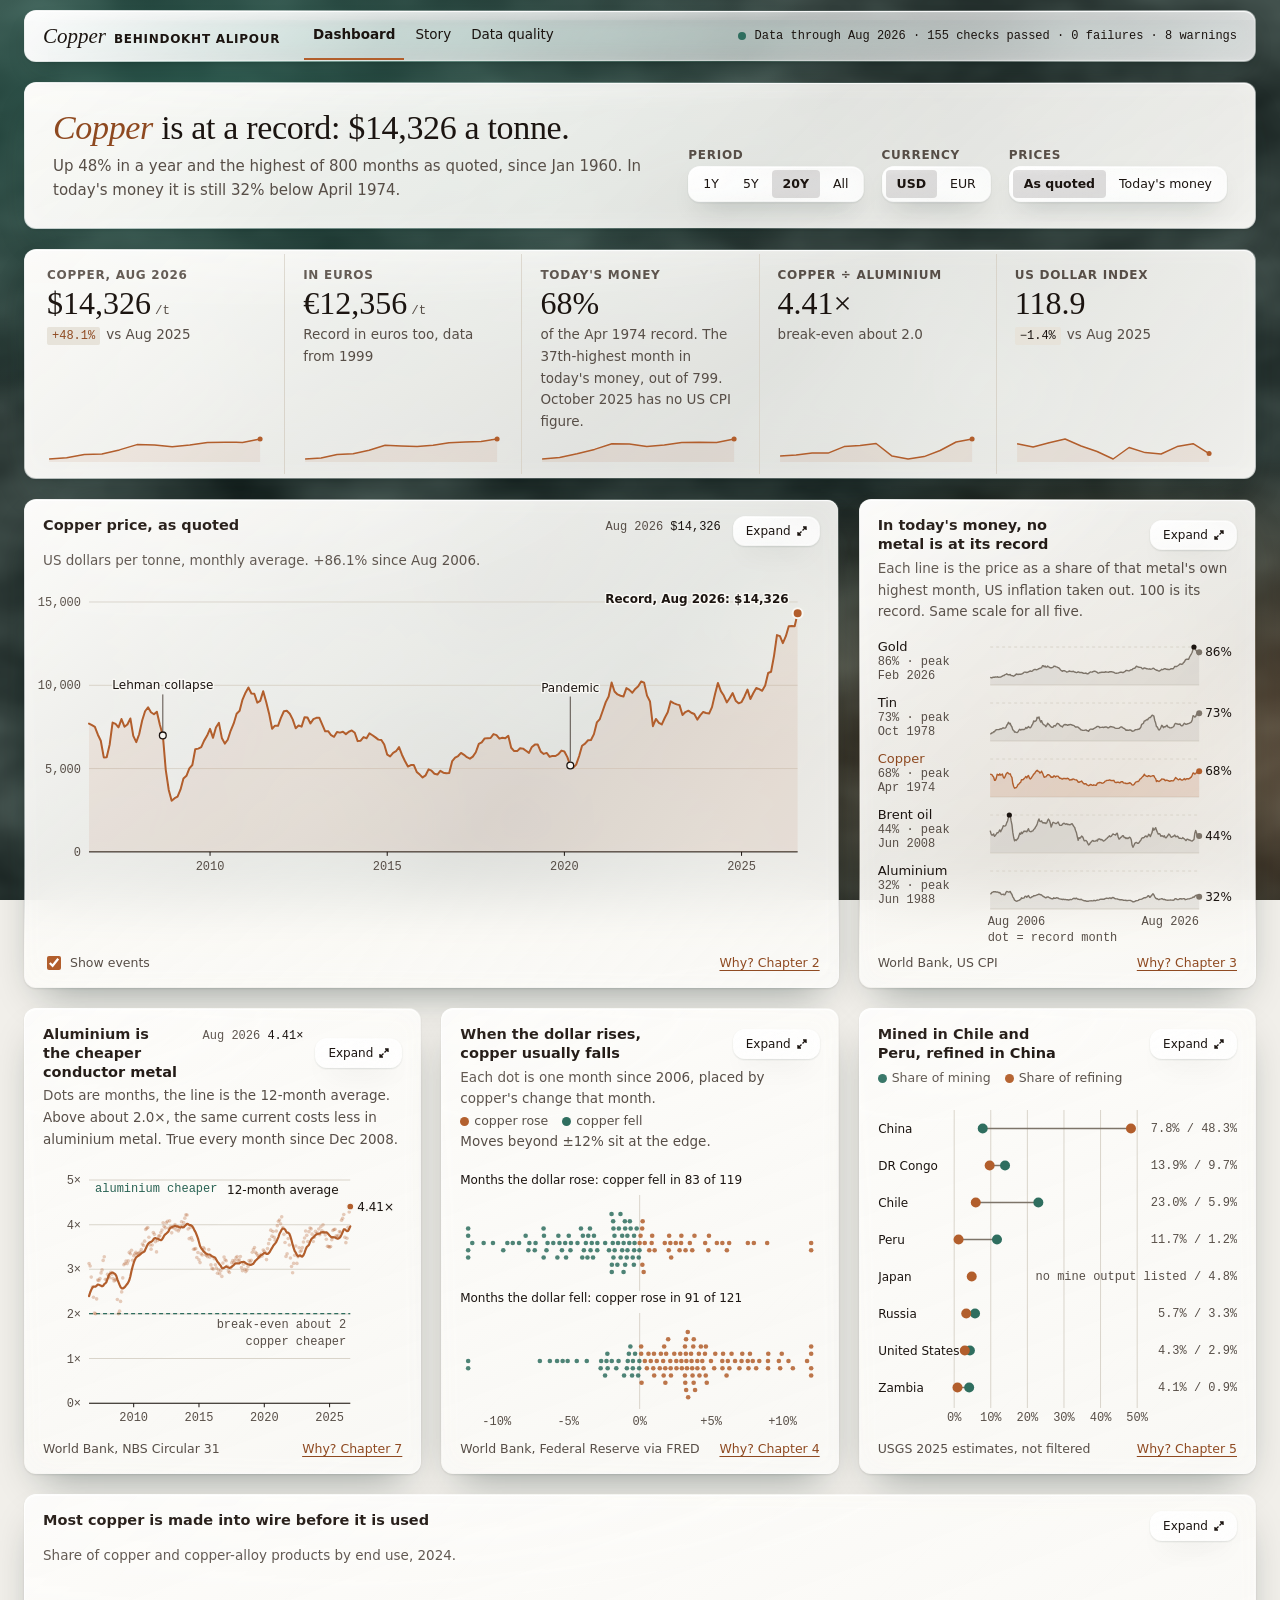
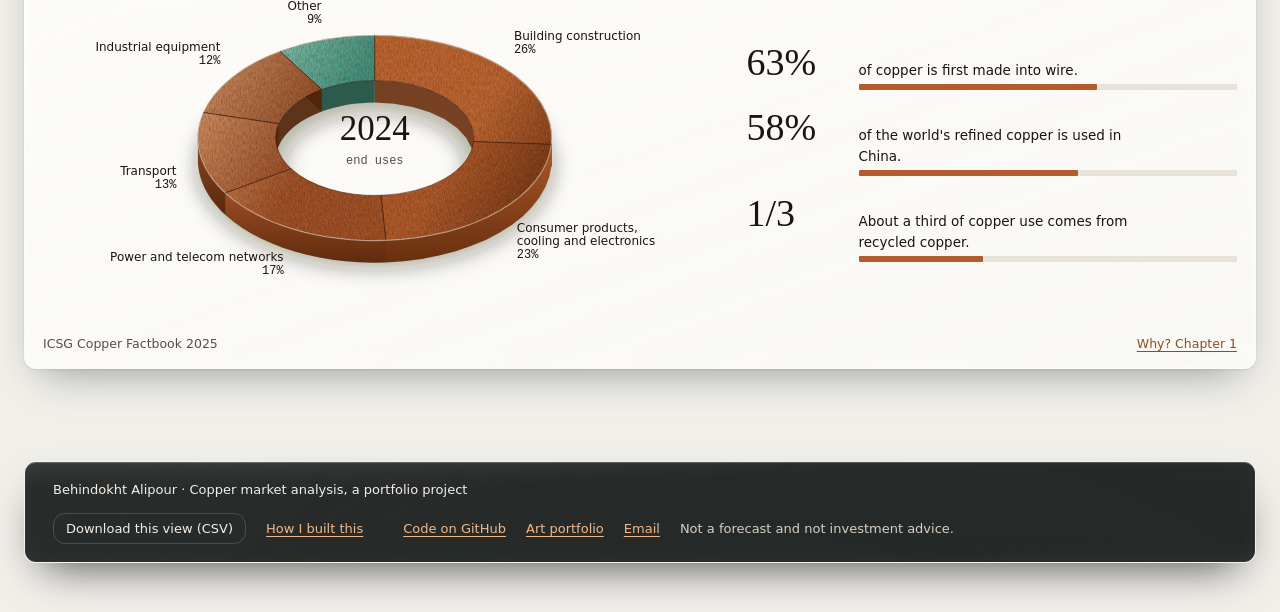
==== commit f37b62af: "Round 5 fix and speed: chapter 7 labels in the muted token, CSS texture instead of the photo on web " ====
--- a/docs/index.html
+++ b/docs/index.html
@@ -3,8 +3,21 @@
 <head>
 <meta charset="utf-8">
 <meta name="viewport" content="width=device-width, initial-scale=1, viewport-fit=cover">
-<title>Copper market analysis</title>
-<meta name="description" content="Who needs copper, who supplies it, and what does the price do when they collide? An analysis with its data checks shown openly.">
+<title>Copper is at a record price | Copper market analysis</title>
+<meta name="description" content="Copper is at a record price. Is it as special as it looks? A data analysis with SQL and Python: the price against inflation and the dollar, who supplies copper, and what aluminium means for demand. Every number links to its source.">
+<meta property="og:type" content="website">
+<meta property="og:site_name" content="Copper market analysis">
+<meta property="og:title" content="Copper is at a record price. Is it as special as it looks?">
+<meta property="og:description" content="A data analysis of the copper market with SQL and Python. The price against inflation and the dollar, who supplies copper, and what aluminium means for demand.">
+<meta property="og:image" content="https://behindokht.github.io/copper-market-analysis/img/share.png">
+<meta property="og:image:width" content="1200">
+<meta property="og:image:height" content="630">
+<meta property="og:image:alt" content="Copper price since 1960 as a line, with the title: Copper is at a record price. Is it as special as it looks?">
+<meta property="og:url" content="https://behindokht.github.io/copper-market-analysis/">
+<meta name="twitter:card" content="summary_large_image">
+<meta name="theme-color" content="#16201e">
+<link rel="icon" href="img/favicon.svg" type="image/svg+xml">
+<link rel="canonical" href="https://behindokht.github.io/copper-market-analysis/">
 <link rel="stylesheet" href="css/site.css">
 </head>
 <body>
@@ -25,41 +38,42 @@
   <section class="page" id="quality" aria-labelledby="quality-title" hidden></section>
   <section class="page" id="method" aria-labelledby="method-title" hidden></section>
 </main>
-<footer class="foot smoke" id="footer"></footer>
+<footer class="foot smoke" id="footer" hidden></footer>
 </div>
 <div class="sr" id="live" aria-live="polite"></div>
 <noscript><div class="wrap"><p>This site draws its charts with JavaScript. The numbers behind every chart are in the repository.</p></div></noscript>
-<script src="js/strings.en.js"></script>
-<script src="data/story.js"></script>
-<script src="data/chapters.js"></script>
-<script src="data/quality.js"></script>
-<script src="data/dollar.js"></script>
-<script src="data/ratio.js"></script>
-<script src="data/dash.js"></script>
-<script src="data/uses.js"></script>
-<script src="data/supply.js"></script>
-<script src="data/map.js"></script>
-<script src="data/demand.js"></script>
-<script src="data/provenance.js"></script>
-<script src="js/util.js"></script>
-<script src="js/glass.js"></script>
-<script src="js/charts.js"></script>
-<script src="js/dashchart.js"></script>
-<script src="js/dashdonut.js"></script>
-<script src="js/pages/drivers.js"></script>
-<script src="js/pages/uses.js"></script>
-<script src="js/pages/record.js"></script>
-<script src="js/pages/just.js"></script>
-<script src="js/pages/dollar.js"></script>
-<script src="js/pages/ratio.js"></script>
-<script src="js/pages/aluminium.js"></script>
-<script src="js/pages/supply.js"></script>
-<script src="js/pages/demand.js"></script>
-<script src="js/pages/summary.js"></script>
-<script src="js/pages/dashboard.js"></script>
-<script src="js/pages/story.js"></script>
-<script src="js/pages/quality.js"></script>
-<script src="js/pages/method.js"></script>
-<script src="js/app.js"></script>
+<script defer src="js/strings.en.js"></script>
+<script defer src="data/story.js"></script>
+<script defer src="data/chapters.js"></script>
+<script defer src="data/quality.js"></script>
+<script defer src="data/dollar.js"></script>
+<script defer src="data/ratio.js"></script>
+<script defer src="data/dash.js"></script>
+<script defer src="data/uses.js"></script>
+<script defer src="data/supply.js"></script>
+<script defer src="data/map.js"></script>
+<script defer src="data/demand.js"></script>
+<script defer src="data/provenance.js"></script>
+<script defer src="js/bg.js"></script>
+<script defer src="js/util.js"></script>
+<script defer src="js/glass.js"></script>
+<script defer src="js/charts.js"></script>
+<script defer src="js/dashchart.js"></script>
+<script defer src="js/dashdonut.js"></script>
+<script defer src="js/pages/drivers.js"></script>
+<script defer src="js/pages/uses.js"></script>
+<script defer src="js/pages/record.js"></script>
+<script defer src="js/pages/just.js"></script>
+<script defer src="js/pages/dollar.js"></script>
+<script defer src="js/pages/ratio.js"></script>
+<script defer src="js/pages/aluminium.js"></script>
+<script defer src="js/pages/supply.js"></script>
+<script defer src="js/pages/demand.js"></script>
+<script defer src="js/pages/summary.js"></script>
+<script defer src="js/pages/dashboard.js"></script>
+<script defer src="js/pages/story.js"></script>
+<script defer src="js/pages/quality.js"></script>
+<script defer src="js/pages/method.js"></script>
+<script defer src="js/app.js"></script>
 </body>
 </html>
--- a/docs/css/site.css
+++ b/docs/css/site.css
@@ -22,7 +22,7 @@
   --card: #FAF9F6;           /* chart and table cards: always solid */
   --track: #E7E3DA;          /* bar tracks and chips: a step between paper and the rules */
   --rule: #D9D4CA;           /* hairlines, card borders, grid lines */
-  --muted: #5E554D;          /* secondary text on paper */
+  --muted: #574E47;          /* secondary text on paper */
   --copper: #B25E2C;         /* data marks (main series), accents */
   --copper-text: #A85629;    /* copper-coloured text and labels on paper (the brief said #A9572A, which measures 4.48:1 on paper; this is 4.54:1) */
   --copper-bright: #E09A63;  /* accent on ink only: title word, nav underline, spark */
@@ -454,7 +454,9 @@
    Text never sits on the photo. tools/glass_contrast.py checks every pair over the lightest and darkest 1 percent of the photo and reads the tokens below.
    ==================================================================================================================================================== */
 :root {
-  --bg-photo: url("../../assets/patina-background.webp");
+  /* the page background: a dark texture drawn in CSS (teal and copper glow over noise). A photo replaces it only on the owner's own disk (docs/js/bg.js, known issue K08); a public build never asks for it. */
+  --bg-texture: radial-gradient(70% 55% at 16% 10%, rgba(47, 110, 95, .62), rgba(47, 110, 95, 0) 70%), radial-gradient(55% 50% at 88% 84%, rgba(178, 94, 44, .38), rgba(178, 94, 44, 0) 70%), url("data:image/svg+xml,%3Csvg xmlns='http://www.w3.org/2000/svg' width='480' height='480'%3E%3Cfilter id='n' x='0' y='0' width='100%25' height='100%25'%3E%3CfeTurbulence type='fractalNoise' baseFrequency='.012 .02' numOctaves='4' seed='7' stitchTiles='stitch'/%3E%3CfeColorMatrix values='0 0 0 0 .55  0 0 0 0 .75  0 0 0 0 .68  0 0 0 .55 -.12'/%3E%3C/filter%3E%3Crect width='100%25' height='100%25' filter='url(%23n)'/%3E%3C/svg%3E"), linear-gradient(#16201e, #16201e);
+  --bg-photo: var(--bg-texture);
   --tex-shade: rgba(241, 239, 234, 0);
   --rad: 12px;
   /* clear glass */
@@ -465,7 +467,7 @@
   --clear-sh: inset 0 1px 1px rgba(255, 255, 255, .95), inset 0 -1px 1px rgba(255, 255, 255, .35), inset 0 0 22px rgba(255, 255, 255, .22), 0 1px 2px rgba(8, 30, 26, .12), 0 12px 28px -14px rgba(8, 30, 26, .45);
   --clear-solid: rgba(250, 249, 246, .92);
   /* reading glass */
-  --read-fill: linear-gradient(160deg, rgba(252, 251, 248, .84), rgba(248, 247, 243, .76));
+  --read-fill: linear-gradient(160deg, rgba(252, 251, 248, .90), rgba(248, 247, 243, .84));
   --read-rim: linear-gradient(135deg, rgba(255, 255, 255, .95), rgba(255, 255, 255, .4) 30%, rgba(255, 255, 255, .1) 60%, rgba(255, 255, 255, .7));
   --read-bf: blur(30px) saturate(150%) brightness(1.1);
   --read-sh: inset 0 1px 1px rgba(255, 255, 255, .95), inset 0 0 26px rgba(255, 255, 255, .25), 0 1px 2px rgba(8, 30, 26, .10), 0 18px 40px -18px rgba(8, 30, 26, .45);
@@ -531,6 +533,7 @@
   .lens::before { display: none; }
 }
 @media (hover: none), (pointer: coarse), (prefers-reduced-motion: reduce) { .lens::before { display: none; } }
+body.no-photo .bg { background-size: cover; }
 body.no-photo { --smoke-fill: linear-gradient(160deg, rgba(26, 31, 30, .94), rgba(14, 18, 17, .9)); }
 
 /* one header for the whole site */
@@ -802,3 +805,19 @@
    Round 4: type. These rules come last because the font shorthand resets font-variant-numeric: tabular figures stay on wherever numbers line up.
    ==================================================================================================================================================== */
 .num, table, svg text, output, .tabular, .bignum, .guess-value, .price, .facts b, .chart-tip, .meter .lab, .chip, .chip2, .verdict, .marklist, .status, .ro, .k-v, .fact b, .plaque .big, .pl-row, .sm-n small, .k-c { font-variant-numeric: lining-nums tabular-nums; }
+
+/* Round 5: chapter 7 chart, the series label and the latest-month call-out use the muted text token (at least 4.5:1 on reading glass in both themes) */
+#aluminium .chart .lbl, #aluminium .chart .callout { fill: var(--muted); }
+
+/* Round 5: the case-study page (case-study.html) */
+.cs { max-width: 860px; margin: 28px auto 0; padding: 44px 52px 40px; }
+.cs .ch { font: 600 12px/1 var(--sans); letter-spacing: .06em; text-transform: uppercase; color: var(--muted); }
+.cs h1 { margin: 14px 0 6px; font: 400 clamp(32px, 4.2vw, 48px)/1.1 var(--display); font-variation-settings: "opsz" 60; letter-spacing: -.01em; text-wrap: balance; }
+.cs .byline { margin: 0 0 12px; color: var(--muted); font-size: 13.5px; }
+.cs h2 { margin: 30px 0 8px; padding-top: 14px; border-top: 1px solid var(--rule); font: 400 26px/1.2 var(--display); font-variation-settings: "opsz" 36; }
+.cs p, .cs li { font-size: 16px; line-height: 1.6; max-width: 64ch; }
+.cs ul { margin: 0; padding-left: 1.2em; }
+.cs li { margin: 8px 0; }
+.cs-links { margin-top: 28px; }
+.cs-note { margin-top: 16px; }
+@media (max-width: 900px) { .cs { padding: 28px 22px; } }
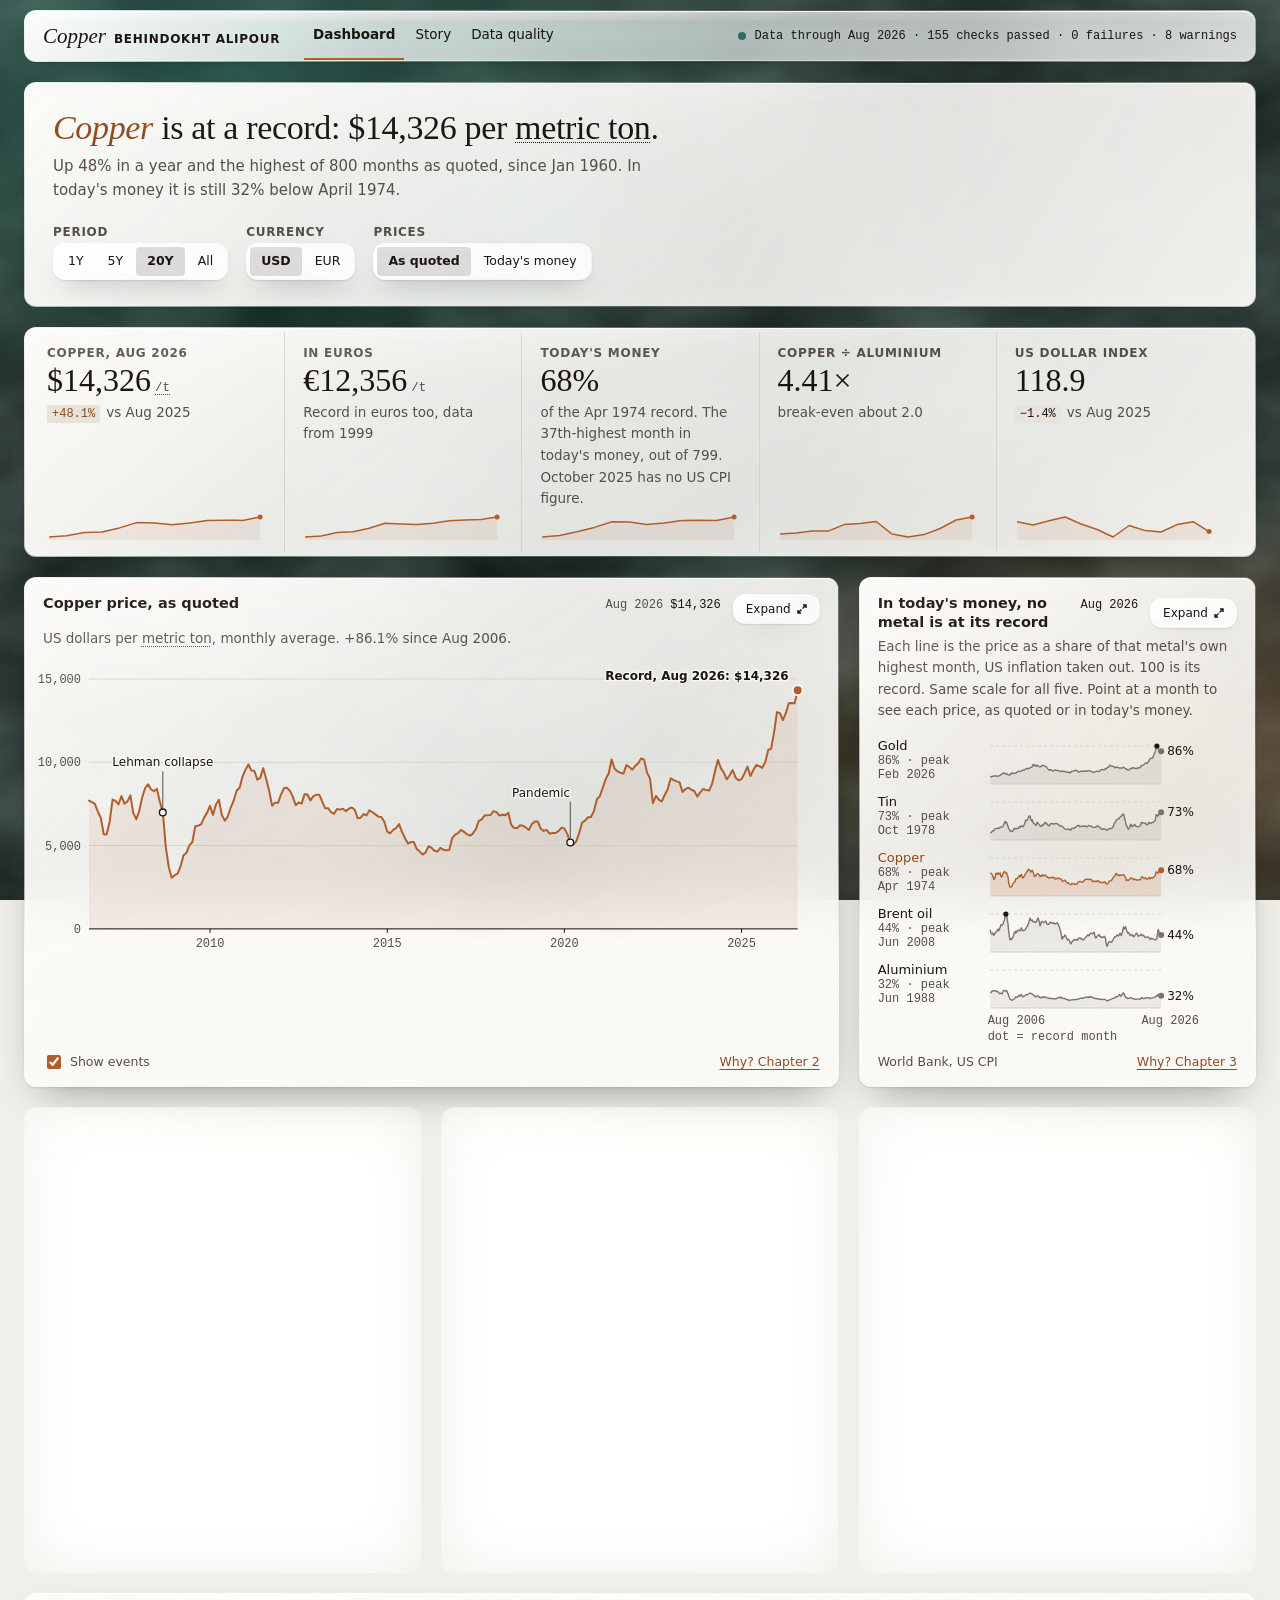
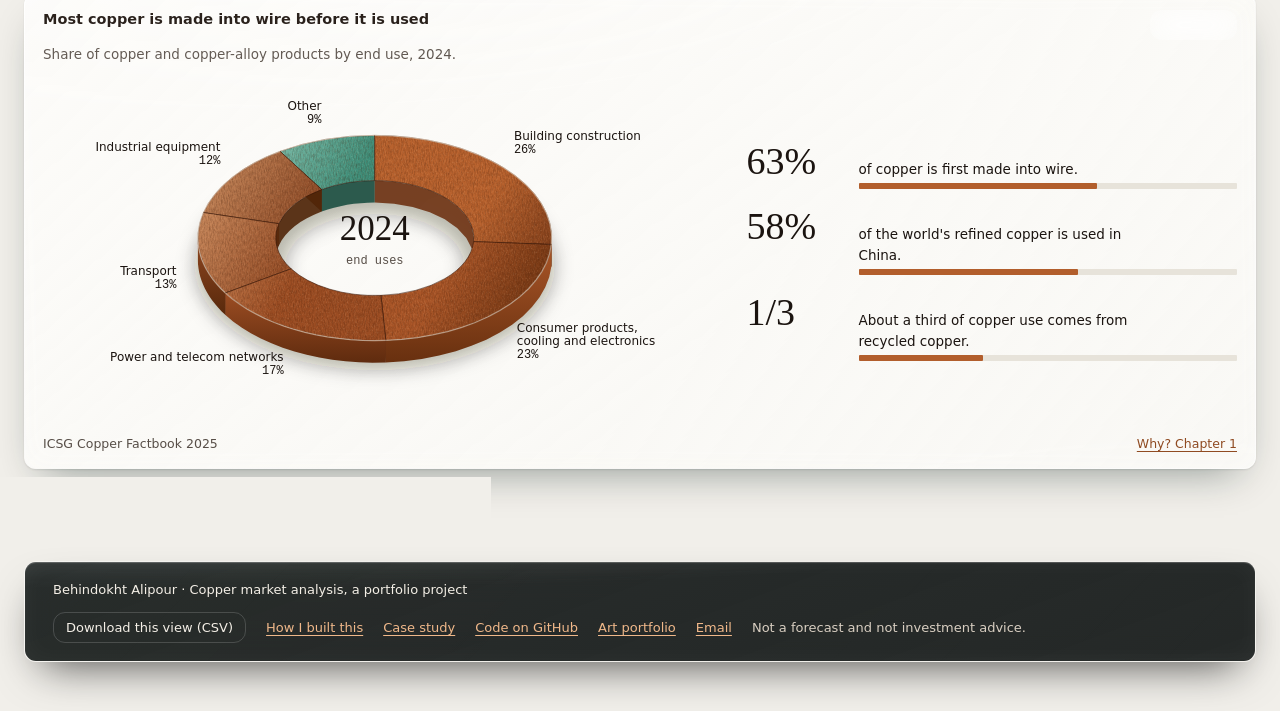
==== commit d73a6e9d: "Dashboard: pin Expand dialogs to the viewport, touch scrubbing, metals hover read-out, metric ton te" ====
--- a/docs/index.html
+++ b/docs/index.html
@@ -56,6 +56,7 @@
 <script defer src="data/provenance.js"></script>
 <script defer src="js/bg.js"></script>
 <script defer src="js/util.js"></script>
+<script defer src="js/term.js"></script>
 <script defer src="js/glass.js"></script>
 <script defer src="js/charts.js"></script>
 <script defer src="js/dashchart.js"></script>
--- a/docs/css/site.css
+++ b/docs/css/site.css
@@ -789,7 +789,7 @@
 }
 @media (max-width: 560px) { .drivers { grid-template-columns: 1fr; } .fact { grid-template-columns: 80px 1fr; } .fact b { font-size: 32px; } }
 @media (prefers-reduced-motion: reduce) { .dchart *, .reveal-rect, .d2-fade { transition: none !important; animation: none !important; } }
-dialog.glass { background: var(--card); border: 1px solid var(--rule); -webkit-backdrop-filter: none; backdrop-filter: none; box-shadow: 0 30px 80px -20px rgba(0, 0, 0, .55); }
+dialog.glass { position: fixed; inset: 0; margin: auto; max-height: calc(100vh - 24px); max-height: calc(100dvh - 24px); overscroll-behavior: contain; background: var(--card); border: 1px solid var(--rule); -webkit-backdrop-filter: none; backdrop-filter: none; box-shadow: 0 30px 80px -20px rgba(0, 0, 0, .55); }
 dialog.glass::after { display: none; }
 .kspark { align-self: end; min-height: 26px; }
 .donut-host { min-width: 0; }
@@ -821,3 +821,12 @@
 .cs-links { margin-top: 28px; }
 .cs-note { margin-top: 16px; }
 @media (max-width: 900px) { .cs { padding: 28px 22px; } }
+
+/* Round 6: the term control ("metric ton", "/t"): a dotted underline and a short glass bubble */
+.term { appearance: none; background: none; border: 0; padding: 0; margin: 0; font: inherit; color: inherit; letter-spacing: inherit; text-transform: inherit; text-decoration: underline dotted; text-decoration-thickness: 1px; text-underline-offset: 3px; cursor: help; border-radius: 2px; }
+.term:hover { text-decoration-style: solid; }
+.term:focus-visible { outline: 2px solid var(--copper); outline-offset: 2px; }
+.termtip.glass { position: fixed; z-index: 120; left: 0; top: 0; width: max-content; padding: 10px 12px; font: 400 13px/1.45 var(--sans); letter-spacing: 0; text-transform: none; color: var(--ink); pointer-events: none; box-shadow: var(--read-sh); }
+.termtip.glass::after { display: none; }
+@media (prefers-reduced-motion: no-preference) { .termtip.glass { animation: termin 120ms ease both; } }
+@keyframes termin { from { opacity: 0; } to { opacity: 1; } }
